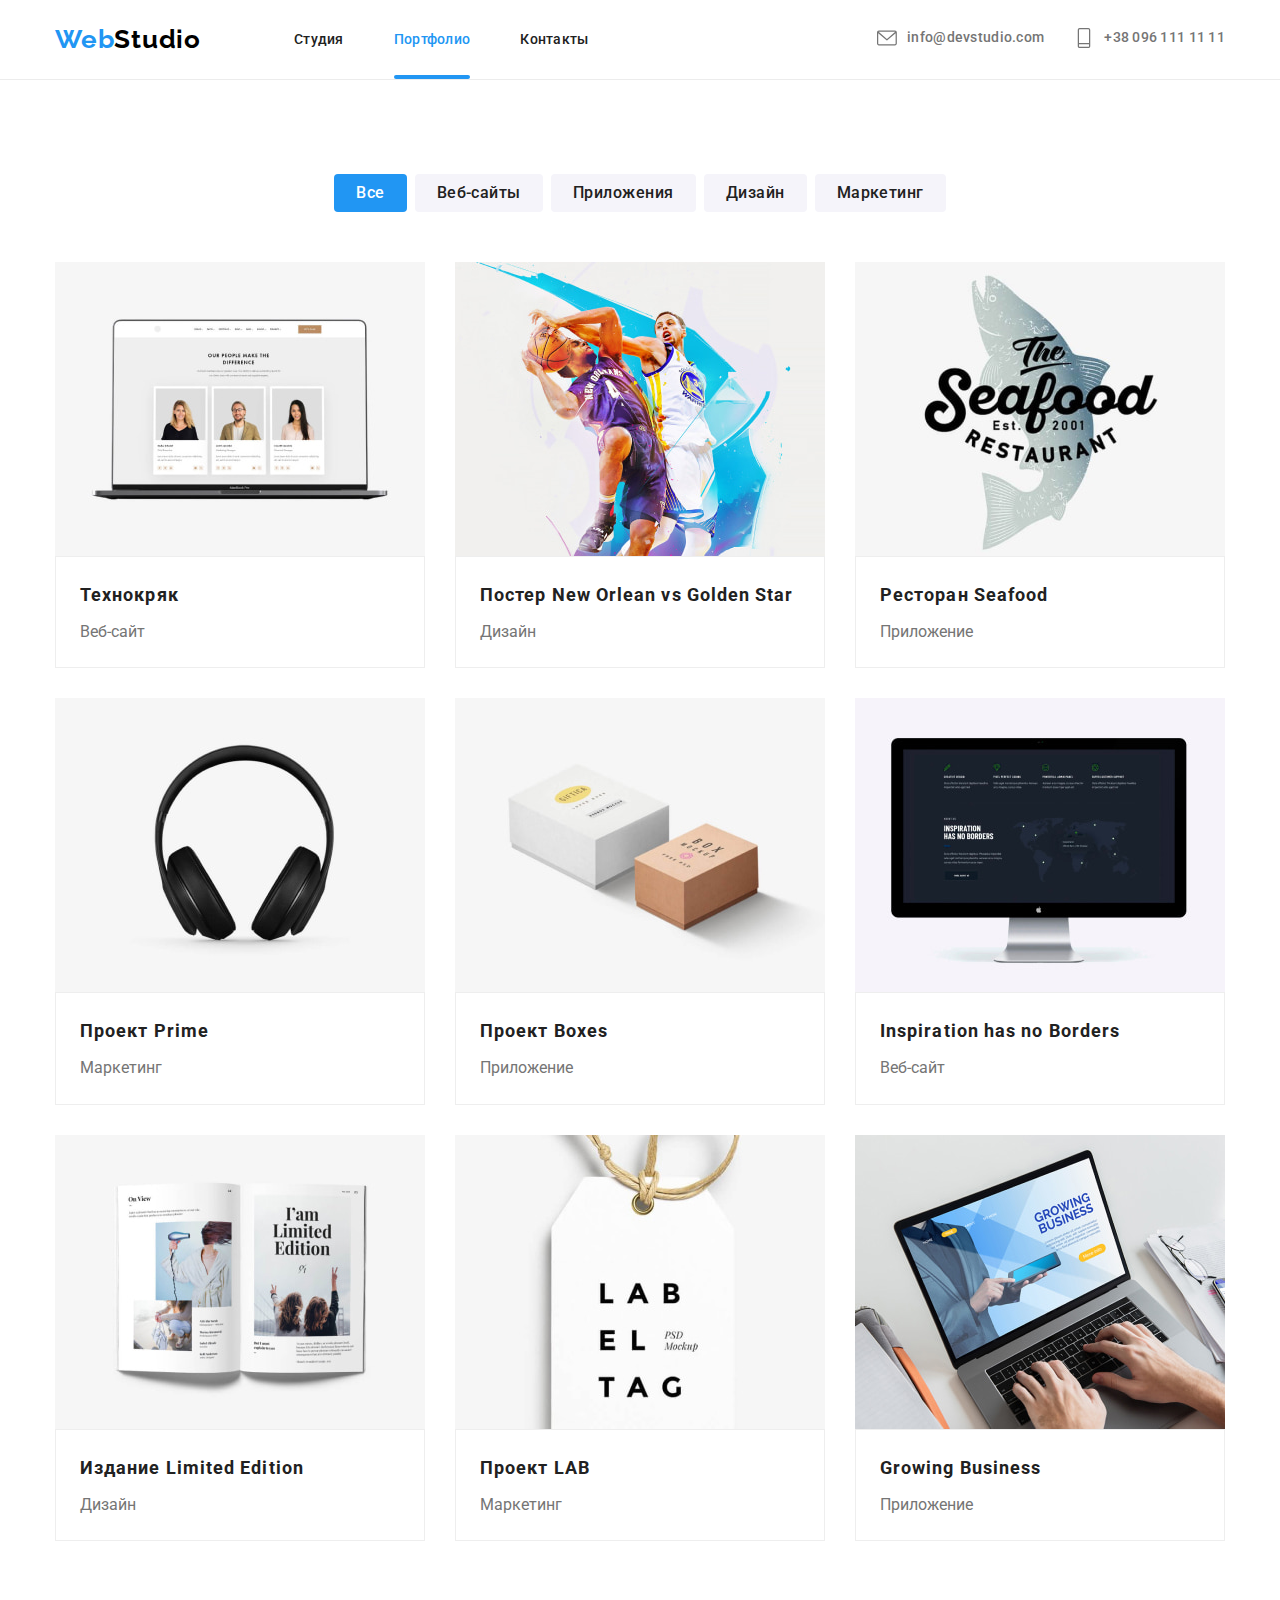
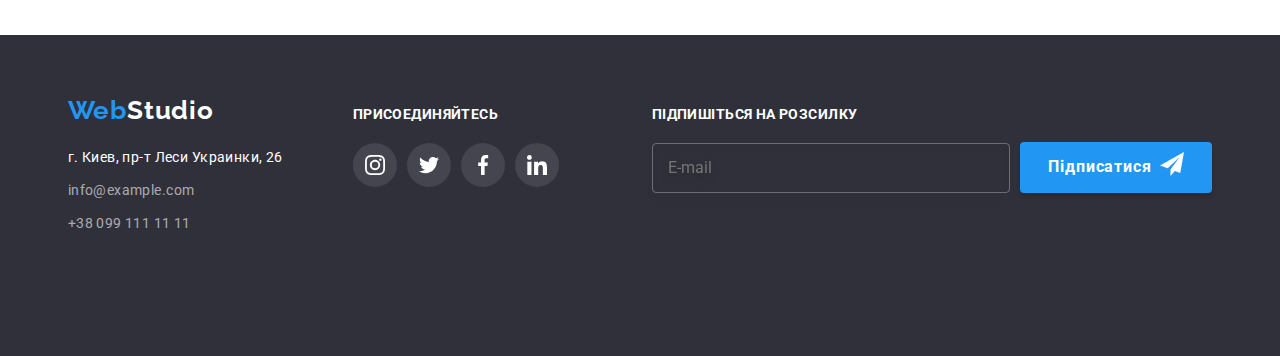
==== portfolio.html @ bfb9010b "ready_portfolio_section" ====
<!DOCTYPE html>
<html lang="en">
  <head>
    <meta charset="UTF-8" />
    <meta http-equiv="X-UA-Compatible" content="IE=edge" />
    <meta name="viewport" content="width=device-width, initial-scale=1.0" />
    <title>Portfolio</title>
    <!--Fonts Start-->
    <link rel="preconnect" href="https://fonts.googleapis.com" />
    <link rel="preconnect" href="https://fonts.gstatic.com" crossorigin />
    <link
      href="https://fonts.googleapis.com/css2?family=Raleway:wght@700&family=Roboto:wght@400;500;700&display=swap"
      rel="stylesheet"
    />
    <!--Fonts End-->
    <!--Normalize Start-->

    <link
      rel="stylesheet"
      href="https://cdn.jsdelivr.net/npm/modern-normalize@1.1.0/modern-normalize.min.css"
    />
    <!--Normalize End-->
    <link rel="stylesheet" href="./css/main.min.css" />
    <link rel="stylesheet" href="./css/styles.css" />
  </head>
  <body>
    <!-- Header section  -->
    <header class="header" data-header>
      <div class="container header__container">
        <a class="logo header__logo link" href="index.html">
          <span class="logo-text">Web</span><span class="logo-text-second-black">Studio</span>
        </a>
        <nav class="nav">
          <ul class="nav__list list">
            <li class="nav__item">
              <a class="nav__link nav__list--item link" href="index.html">Студия</a>
            </li>
            <li class="nav__item">
              <a class="nav__link nav__list--item nav__link--current link" href="portfolio.html"
                >Портфолио</a
              >
            </li>
            <li class="nav__item">
              <a class="nav__link nav__list--item link" href="#contacts">Контакты</a>
            </li>
          </ul>
        </nav>
        <ul class="header__contacts list">
          <li class="header__contacts__item">
            <a class="link header__contacts__link" href="mailto:info@devstudio.com"
              ><svg class="header__contacts__icon" width="20" height="20">
                <use href="./image/icon/icons.svg#icon-mail"></use>
              </svg>
              info@devstudio.com</a
            >
          </li>
          <li class="header__contacts__item">
            <a class="link header__contacts__link" href="tel:+380961111111"
              ><svg class="header__contacts__icon" width="20" height="20">
                <use href="./image/icon/icons.svg#icon-phone"></use>
              </svg>
              +38 096 111 11 11</a
            >
          </li>
        </ul>
      </div>
    </header>
    <!--Functional section-->
    <main>
      <section class="functional">
        <div class="container">
          <!-- Логічний підзаголовок -->

          <h1 class="visually-hidden">Проэкти</h1>
          <ul class="list functional__project">
            <li>
              <button
                type="button"
                class="functional__btn-project--current functional__btn-project"
              >
                Все
              </button>
            </li>
            <li>
              <button type="button" class="functional__btn-project">Веб-сайты</button>
            </li>
            <li>
              <button type="button" class="functional__btn-project">Приложения</button>
            </li>
            <li>
              <button type="button" class="functional__btn-project">Дизайн</button>
            </li>
            <li>
              <button type="button" class="functional__btn-project">Маркетинг</button>
            </li>
          </ul>

          <ul class="list functional__about">
            <li class="card">
              <a class="functional__about-link link" href="">
                <div class="project-thumb">
                  <img
                    class="project-image"
                    src="./image/project/img-pg2-1.jpg"
                    alt="Веб-сайт"
                    width="370"
                    height="294"
                  />
                  <div class="overlay-project">
                    <p class="overlay-project-text">
                      Ресурс предлагает комплексные предложения с разным уровнем функционала и
                      сервисов. Все это позволит посетителю получить исчерпывающие сведения о
                      компании или частном лице.
                    </p>
                  </div>
                </div>
                <div class="project-wrapper">
                  <h3 class="projects-item">Технокряк</h3>
                  <p class="projects-about">Веб-сайт</p>
                </div></a
              >
            </li>
            <li class="card">
              <a class="functional__about-link link" href="">
                <div class="project-thumb">
                  <img
                    class="project-image"
                    src="./image/project/img-pg2-2.jpg"
                    alt="Дизайн"
                    width="370"
                    height="294"
                  />
                  <div class="overlay-project">
                    <p class="overlay-project-text">
                      Ресурс предлагает комплексные предложения с разным уровнем функционала и
                      сервисов. Все это позволит посетителю получить исчерпывающие сведения о
                      компании или частном лице.
                    </p>
                  </div>
                </div>
                <div class="project-wrapper">
                  <h3 class="projects-item">Постер New Orlean vs Golden Star</h3>
                  <p class="projects-about">Дизайн</p>
                </div></a
              >
            </li>

            <li class="card">
              <a class="functional__about-link link" href="">
                <div class="project-thumb">
                  <img
                    class="project-image"
                    src="./image/project/img-pg2-3.jpg"
                    alt="Приложение"
                    width="370"
                    height="294"
                  />
                  <div class="overlay-project">
                    <p class="overlay-project-text">
                      Ресурс предлагает комплексные предложения с разным уровнем функционала и
                      сервисов. Все это позволит посетителю получить исчерпывающие сведения о
                      компании или частном лице.
                    </p>
                  </div>
                </div>
                <div class="project-wrapper">
                  <h3 class="projects-item">Ресторан Seafood</h3>
                  <p class="projects-about">Приложение</p>
                </div></a
              >
            </li>
            <li class="card">
              <a class="functional__about-link link" href="">
                <div class="project-thumb">
                  <img
                    class="project-image"
                    src="./image/project/img-pg2-4.jpg"
                    alt="Маркетинг"
                    width="370"
                    height="294"
                  />
                  <div class="overlay-project">
                    <p class="overlay-project-text">
                      Ресурс предлагает комплексные предложения с разным уровнем функционала и
                      сервисов. Все это позволит посетителю получить исчерпывающие сведения о
                      компании или частном лице.
                    </p>
                  </div>
                </div>
                <div class="project-wrapper">
                  <h3 class="projects-item">Проект Prime</h3>
                  <p class="projects-about">Маркетинг</p>
                </div></a
              >
            </li>
            <li class="card">
              <a class="functional__about-link link" href="">
                <div class="project-thumb">
                  <img
                    class="project-image"
                    src="./image/project/img-pg2-5.jpg"
                    alt="Приложение"
                    width="370"
                    height="294"
                  />
                  <div class="overlay-project">
                    <p class="overlay-project-text">
                      Ресурс предлагает комплексные предложения с разным уровнем функционала и
                      сервисов. Все это позволит посетителю получить исчерпывающие сведения о
                      компании или частном лице.
                    </p>
                  </div>
                </div>
                <div class="project-wrapper">
                  <h3 class="projects-item">Проект Boxes</h3>
                  <p class="projects-about">Приложение</p>
                </div></a
              >
            </li>
            <li class="card">
              <a class="functional__about-link link" href="">
                <div class="project-thumb">
                  <img
                    class="project-image"
                    src="./image/project/img-pg2-6.jpg"
                    alt="Веб-сайт"
                    width="370"
                    height="294"
                  />
                  <div class="overlay-project">
                    <p class="overlay-project-text">
                      Ресурс предлагает комплексные предложения с разным уровнем функционала и
                      сервисов. Все это позволит посетителю получить исчерпывающие сведения о
                      компании или частном лице.
                    </p>
                  </div>
                </div>
                <div class="project-wrapper">
                  <h3 class="projects-item">Inspiration has no Borders</h3>
                  <p class="projects-about">Веб-сайт</p>
                </div></a
              >
            </li>
            <li class="card">
              <a class="functional__about-link link" href="">
                <div class="project-thumb">
                  <img
                    class="project-image"
                    src="./image/project/img-pg2-7.jpg"
                    alt="Дизайн"
                    width="370"
                    height="294"
                  />
                  <div class="overlay-project">
                    <p class="overlay-project-text">
                      Ресурс предлагает комплексные предложения с разным уровнем функционала и
                      сервисов. Все это позволит посетителю получить исчерпывающие сведения о
                      компании или частном лице.
                    </p>
                  </div>
                </div>
                <div class="project-wrapper">
                  <h3 class="projects-item">Издание Limited Edition</h3>
                  <p class="projects-about">Дизайн</p>
                </div></a
              >
            </li>
            <li class="card">
              <a class="functional__about-link link" href="">
                <div class="project-thumb">
                  <img
                    class="project-image"
                    src="./image/project/img-pg2-8.jpg"
                    alt="Маркетинг"
                    width="370"
                    height="294"
                  />
                  <div class="overlay-project">
                    <p class="overlay-project-text">
                      Ресурс предлагает комплексные предложения с разным уровнем функционала и
                      сервисов. Все это позволит посетителю получить исчерпывающие сведения о
                      компании или частном лице.
                    </p>
                  </div>
                </div>
                <div class="project-wrapper">
                  <h3 class="projects-item">Проект LAB</h3>
                  <p class="projects-about">Маркетинг</p>
                </div></a
              >
            </li>
            <li class="card">
              <a class="functional__about-link link" href="">
                <div class="project-thumb">
                  <img
                    class="project-image"
                    src="./image/project/img-pg2-9.jpg"
                    alt="Приложение"
                    width="370"
                    height="294"
                  />
                  <div class="overlay-project">
                    <p class="overlay-project-text">
                      Ресурс предлагает комплексные предложения с разным уровнем функционала и
                      сервисов. Все это позволит посетителю получить исчерпывающие сведения о
                      компании или частном лице.
                    </p>
                  </div>
                </div>
                <div class="project-wrapper">
                  <h3 class="projects-item">Growing Business</h3>
                  <p class="projects-about">Приложение</p>
                </div></a
              >
            </li>
          </ul>
        </div>
      </section>
    </main>
    <!--Project section-->
    <!-- Footer section -->
    <footer class="footer" id="contacts">
      <div class="container footer__section">
        <div class="footer__contacts">
          <a class="footer__logo link" href="">
            <span class="logo-text">Web</span><span class="logo-text-second-white">Studio</span>
          </a>
          <address class="footer__contacts-adress">
            <ul class="footer__item list">
              <li class="footer__list">
                <a
                  class="contacts-adress link"
                  href="https://goo.gl/maps/zEuSGxevjgM5tQku9"
                  target="_blank"
                  rel="noopener norefferer"
                  >г. Киев, пр-т Леси Украинки, 26</a
                >
              </li>
              <li class="footer__list">
                <a class="contacts-email link" href="mailto:info@example.com">info@example.com</a>
              </li>
              <li class="footer__list">
                <a class="contacts-phone link" href="tel:+380991111111">+38 099 111 11 11</a>
              </li>
            </ul>
          </address>
        </div>
        <div class="footer-container">
          <p class="footer-text">Присоединяйтесь</p>
          <ul class="footer__connect list">
            <li class="footer__connect-item">
              <a
                class="footer__connect-link link"
                href=""
                target="_blank"
                rel="noopener noreferrer"
                aria-label="instagram"
              >
                <svg class="footer-icon" width="20" height="20">
                  <use href="./image/icon/icons.svg#icon-instagram"></use>
                </svg>
              </a>
            </li>
            <li class="footer__connect-item">
              <a
                class="footer__connect-link link"
                href=""
                target="_blank"
                rel="noopener noreferrer"
                aria-label="twitter"
              >
                <svg class="footer-icon" width="20" height="20">
                  <use href="./image/icon/icons.svg#icon-twitter"></use>
                </svg>
              </a>
            </li>
            <li class="footer__connect-item">
              <a
                class="footer__connect-link link"
                href=""
                target="_blank"
                rel="noopener noreferrer"
                aria-label="facebook"
              >
                <svg class="footer-icon" width="20" height="20">
                  <use href="./image/icon/icons.svg#icon-facebook"></use>
                </svg>
              </a>
            </li>
            <li class="footer__connect-item">
              <a
                class="footer__connect-link link"
                href=""
                target="_blank"
                rel="noopener noreferrer"
                aria-label="linkidn"
              >
                <svg class="footer-icon" width="20" height="20">
                  <use href="./image/icon/icons.svg#icon-linkedin"></use>
                </svg>
              </a>
            </li>
          </ul>
        </div>
        <div class="container-footer">
          <form class="footer-form">
            <p class="footer-text">Підпишіться на розсилку</p>
            <input class="footer-imput" type="email" name="email" placeholder="E-mail" />
          </form>
          <button class="footer-button">
            <span>Підписатися</span>
            <svg class="footer-icon-button" width="24" height="24">
              <use href="./image/icon/icons.svg#icon-icon-send"></use>
            </svg>
          </button>
        </div>
      </div>
    </footer>
  </body>
</html>
---- css/main.min.css ----
:root{--main-font: "Roboto", sans-serif;--secondary-font: "Raleway", sans-serif;--main-txt-cl: #212121;--accent-txt-cl: #757575;--link-txt-cl: #2196f3;--dark-bg-color: #2f303a;--animation: 250ms cubic-bezier(0.4, 0, 0.2, 1)}.visually-hidden{position:absolute;white-space:nowrap;width:1px;height:1px;overflow:hidden;border:0;padding:0;clip:rect(0 0 0 0);-webkit-clip-path:inset(50%);clip-path:inset(50%);margin:-1px}body{font-family:var(--main-font);color:var(--main-txt-cl)}h1,h2,h3,h4,h5,h6,p{margin:0}img{display:block}.link{text-decoration:none;color:currentColor}.list{list-style:none;padding:0}.container{padding-left:15px;padding-right:15px;margin-left:auto;margin-right:auto}@media screen and (min-width: 480px){.container{max-width:480px}}@media screen and (min-width: 768px){.container{max-width:768px}}@media screen and (min-width: 1200px){.container{max-width:1200px}}.logo-text-second-black{font-family:var(--secondary-font);font-weight:700;font-size:26px;line-height:1.2;letter-spacing:.03em;color:#000}.logo-text{font-family:var(--secondary-font);font-weight:700;font-size:26px;line-height:1.2;letter-spacing:.03em;color:var(--link-txt-cl)}.logo-text-second-white{font-family:var(--secondary-font);font-weight:700;font-size:26px;line-height:1.2;letter-spacing:.03em;color:#fff}.second-title{color:var(--main-txt-cl);font-weight:700;font-size:28px;line-height:1.2;text-align:center;letter-spacing:.03em;margin-bottom:50px}@media screen and (min-width: 1200px){.second-title{font-size:36px}}.socials{display:-webkit-box;display:-ms-flexbox;display:flex;-webkit-box-align:center;-ms-flex-align:center;align-items:center;-webkit-box-pack:center;-ms-flex-pack:center;justify-content:center;gap:10px;margin-top:16px}.socials-link{display:-webkit-box;display:-ms-flexbox;display:flex;-webkit-box-align:center;-ms-flex-align:center;align-items:center;-webkit-box-pack:center;-ms-flex-pack:center;justify-content:center;width:44px;height:44px;color:#afb1b8;background-color:#fff;border-radius:50%;-webkit-transition:background-color var(--animation);transition:background-color var(--animation)}.socials-link:hover,.socials-link:focus{background-color:var(--link-txt-cl)}.socials-icon{fill:currentColor;-webkit-transition:fill var(--animation);transition:fill var(--animation)}.socials-link:hover .socials-icon{fill:#fff}.socials-link:focus .socials-icon{fill:#fff}.backdrop{position:fixed;top:0;left:0;width:100%;height:100%;z-index:1000;background-color:rgba(0,0,0,.2);opacity:1;visibility:visible;pointer-events:initial;-webkit-transition:opacity 250ms ease-out,visibility 250ms ease-out;transition:opacity 250ms ease-out,visibility 250ms ease-out}.backdrop.is-hidden{opacity:0;visibility:hidden;pointer-events:none}.modal{position:absolute;top:50%;left:50%;-webkit-transform:translate(-50%, -50%) scale(1) rotate(0);transform:translate(-50%, -50%) scale(1) rotate(0);width:450px;height:609px;padding:50px 30px;background:#fff;border-radius:4px;-webkit-box-shadow:0px 1px 3px rgba(0,0,0,.12),0px 1px 1px rgba(0,0,0,.14),0px 2px 1px rgba(0,0,0,.2);box-shadow:0px 1px 3px rgba(0,0,0,.12),0px 1px 1px rgba(0,0,0,.14),0px 2px 1px rgba(0,0,0,.2)}@media screen and (min-width: 1200px){.modal{width:530px;height:581px}}.modal-btn{position:absolute;top:10px;right:10px;display:-webkit-box;display:-ms-flexbox;display:flex;-webkit-box-align:center;-ms-flex-align:center;align-items:center;-webkit-box-pack:center;-ms-flex-pack:center;justify-content:center;width:30px;height:30px;padding:0;border-radius:50%;background-color:rgba(0,0,0,0);border:1px solid rgba(0,0,0,.1);cursor:pointer;-webkit-transition:fill var(--animation);transition:fill var(--animation)}.modal-btn:hover,.modal-btn:focus{fill:var(--link-txt-cl)}.register-form{text-align:center}.register-form-title{display:block;-webkit-box-align:center;-ms-flex-align:center;align-items:center;margin-bottom:12px;font-weight:700;font-size:20px;line-height:1.5;text-align:center;letter-spacing:.03em;color:var(--main-txt-cl)}@media screen and (min-width: 1200px){.register-form-title{line-height:1.15}}.register-form-group{display:-webkit-box;display:-ms-flexbox;display:flex;-webkit-box-orient:vertical;-webkit-box-direction:normal;-ms-flex-direction:column;flex-direction:column}.register-form-wrap{position:relative;display:block;margin-bottom:10px}.register-form-wrap:last-child{margin-bottom:0}.register-form-label{display:block;text-align:left;margin-bottom:4px;font-size:12px;line-height:.85;letter-spacing:.01em;color:#757575}.register-form-input{width:100%;border:1px solid rgba(33,33,33,.2);border-radius:4px;padding:12px;padding-left:42px;outline:rgba(0,0,0,0);cursor:pointer;-webkit-transition:border-color var(--animation);transition:border-color var(--animation)}.register-form-input:hover,.register-form-input:focus-within{border-color:var(--link-txt-cl)}.register-form-input:hover+.register-form-icon,.register-form-input:focus-within+.register-form-icon{fill:var(--link-txt-cl)}.register-form-message{width:100%;border:1px solid rgba(33,33,33,.2);border-radius:4px;padding:12px;padding-left:42px;outline:rgba(0,0,0,0);cursor:pointer;-webkit-transition:border-color var(--animation);transition:border-color var(--animation)}.register-form-message:hover,.register-form-message:focus-within{border-color:var(--link-txt-cl)}.register-form-message{height:120px;width:100%;resize:none;margin-bottom:20px;padding:12px 16px}.register-form-message::-webkit-input-placeholder{font-size:12px;line-height:1.16;letter-spacing:.01em;color:rgba(117,117,117,.5)}.register-form-message::-moz-placeholder{font-size:12px;line-height:1.16;letter-spacing:.01em;color:rgba(117,117,117,.5)}.register-form-message:-ms-input-placeholder{font-size:12px;line-height:1.16;letter-spacing:.01em;color:rgba(117,117,117,.5)}.register-form-message::-ms-input-placeholder{font-size:12px;line-height:1.16;letter-spacing:.01em;color:rgba(117,117,117,.5)}.register-form-message::placeholder{font-size:12px;line-height:1.16;letter-spacing:.01em;color:rgba(117,117,117,.5)}.register-form-icon{position:absolute;top:55%;left:3%;-webkit-transition:fill var(--animation);transition:fill var(--animation)}.register-form-agreement{display:-webkit-box;display:-ms-flexbox;display:flex;-webkit-box-align:center;-ms-flex-align:center;align-items:center;-webkit-box-pack:center;-ms-flex-pack:center;justify-content:center;gap:8px;margin-bottom:30px}.register-form-agreement-text{font-size:12px;line-height:1.16;letter-spacing:.03em;color:#757575;-webkit-user-select:none;-moz-user-select:none;-ms-user-select:none;user-select:none;text-underline-position:under}@media screen and (min-width: 1200px){.register-form-agreement-text{font-size:14px;line-height:1.71}}.register-form-agreement-link{color:var(--link-txt-cl)}.register-checkbox:checked+.register-icon .register-icon-uncheck{opacity:0;-webkit-transition:opacity var(--animation);transition:opacity var(--animation)}.register-icon-check{opacity:0;-webkit-transition:opacity var(--animation);transition:opacity var(--animation)}.register-checkbox:checked+.register-icon .register-icon-check{opacity:1}.register-form-agreement:focus-within>.register-icon{outline:2px solid #212121;border-radius:2px}.register-form-btn{display:-webkit-inline-box;display:-ms-inline-flexbox;display:inline-flex;-webkit-box-align:center;-ms-flex-align:center;align-items:center;-webkit-box-pack:center;-ms-flex-pack:center;justify-content:center;padding:10px 52px;background-color:#2196f3;-webkit-box-shadow:0px 4px 4px rgba(0,0,0,.15);box-shadow:0px 4px 4px rgba(0,0,0,.15);border-radius:4px;border:none;cursor:pointer;color:#fff;font-weight:700;font-size:16px;line-height:1.8}.register-form-btn:hover,.register-form-btn:focus{background-color:#188ce8}.menu-btn{margin-left:auto;display:-webkit-inline-box;display:-ms-inline-flexbox;display:inline-flex;-webkit-box-align:center;-ms-flex-align:center;align-items:center;-webkit-box-pack:center;-ms-flex-pack:center;justify-content:center;width:40px;height:40px;padding:0;background-color:rgba(0,0,0,0);border:none;cursor:pointer}@media screen and (min-width: 768px){.menu-btn{display:none}}.menu-overlay{position:fixed;top:0;left:0;z-index:100;width:100%;height:100%;background-color:rgba(25,28,38,.2);-webkit-box-shadow:0px 4px 8px rgba(0,0,0,.04),0px 2px 4px rgba(0,0,0,.08),0px 1px 3px rgba(0,0,0,.16);box-shadow:0px 4px 8px rgba(0,0,0,.04),0px 2px 4px rgba(0,0,0,.08),0px 1px 3px rgba(0,0,0,.16)}@media screen and (min-width: 768px){.menu-overlay{display:none}}.menu-container{display:-webkit-box;display:-ms-flexbox;display:flex;-webkit-box-orient:vertical;-webkit-box-direction:normal;-ms-flex-direction:column;flex-direction:column;margin-left:auto;max-width:100%;height:100%;background-color:#fff;padding:48px 40px}.mobile-nav{margin-bottom:auto}.mobile-contacts{margin-bottom:64px;display:-webkit-box;display:-ms-flexbox;display:flex;-webkit-box-orient:vertical;-webkit-box-direction:normal;-ms-flex-direction:column;flex-direction:column}.mobile-link{font-weight:500;font-size:40px;line-height:1.17;letter-spacing:.02em;color:#212121}.mobile-nav-item:not(:last-child){margin-bottom:24px}.mobile-contacts-link{font-weight:500;font-size:24px;line-height:1.16;letter-spacing:.02em;color:#757575}.menu-phone{font-weight:500;font-size:34px;line-height:1.17;letter-spacing:.02em;color:#2196f3}.mobile-contacts-item:not(:last-child){margin-bottom:32px}.mobile-socilas{display:-webkit-box;display:-ms-flexbox;display:flex;-ms-flex-wrap:wrap;flex-wrap:wrap;gap:10px}.mobile-socilas-link{font-weight:500;font-size:18px;line-height:1.2;letter-spacing:.02em;color:#2196f3}.mobile-socilas-item:not(:last-child) .mobile-socilas-link{display:-webkit-box;display:-ms-flexbox;display:flex;padding-right:10px;border-right:1px solid rgba(33,33,33,.2)}.header{border-bottom:1px solid #ececec}.header__container{display:-webkit-box;display:-ms-flexbox;display:flex;-webkit-box-align:center;-ms-flex-align:center;align-items:center}.header__logo{margin-right:88px;padding-top:32px;padding-bottom:32px}@media screen and (min-width: 768px){.header__logo{padding-top:0;padding-bottom:0}}@media screen and (min-width: 1200px){.header__logo{margin-right:93px}}.nav{display:none;margin-right:auto}@media screen and (min-width: 768px){.nav{display:-webkit-box;display:-ms-flexbox;display:flex;-webkit-box-align:center;-ms-flex-align:center;align-items:center;-webkit-box-pack:center;-ms-flex-pack:center;justify-content:center;margin-right:auto}}.nav__list{display:-webkit-box;display:-ms-flexbox;display:flex;margin-top:0;margin-bottom:0}.nav__item{margin-right:50px}.nav__item:last-child{margin-right:0}.nav__list--item{padding-top:32px;padding-bottom:32px;display:block}.nav__link{font-weight:500;font-size:14px;line-height:1.1;letter-spacing:.02em;color:var(--main-txt-cl);-webkit-transition:color var(--animation);transition:color var(--animation)}.nav__link:hover,.nav__link:focus{color:var(--link-txt-cl)}.nav__link--current{position:relative;color:var(--link-txt-cl)}.nav__link--current::after{content:"";position:absolute;bottom:0px;left:0;display:block;width:100%;height:4px;border-radius:2px;background-color:var(--link-txt-cl)}.header__contacts{display:none}@media screen and (min-width: 768px){.header__contacts{display:block;text-align:left;margin-top:0;margin-bottom:0}}@media screen and (min-width: 1200px){.header__contacts{display:-webkit-box;display:-ms-flexbox;display:flex;-ms-flex-wrap:wrap;flex-wrap:wrap;-webkit-box-align:center;-ms-flex-align:center;align-items:center;-webkit-box-pack:center;-ms-flex-pack:center;justify-content:center;margin-top:0;margin-bottom:0}}.header__contacts .link{font-weight:500;font-size:14px;line-height:1.1;letter-spacing:.02em;color:#757575;-webkit-transition:color var(--animation);transition:color var(--animation)}@media screen and (min-width: 768px){.header__contacts__item:last-child{margin-bottom:10px}}@media screen and (min-width: 1200px){.header__contacts__item:last-child{margin-bottom:0px;margin-left:30px}}.header__contacts .link:hover,.link:focus{color:var(--link-txt-cl)}.header__contacts__link{display:-webkit-inline-box;display:-ms-inline-flexbox;display:inline-flex;-webkit-box-align:center;-ms-flex-align:center;align-items:center}.header__contacts__icon{margin-right:10px;fill:currentColor}.hero{background-color:var(--dark-bg-color);padding-top:200px;padding-bottom:200px}.hero__container{-webkit-box-align:center;-ms-flex-align:center;align-items:center}.overlay{max-width:1600px;margin-left:auto;margin-right:auto;background-image:-webkit-gradient(linear, left top, right top, from(rgba(47, 48, 58, 0.4)), to(rgba(47, 48, 58, 0.4))),url(../image/background/background-hero.jpg);background-image:linear-gradient(to right, rgba(47, 48, 58, 0.4), rgba(47, 48, 58, 0.4)),url(../image/background/background-hero.jpg);background-position:center}.hero__title{max-width:696px;margin-left:auto;margin-right:auto;margin-bottom:30px;font-weight:900;font-size:26px;line-height:42px;text-align:center;letter-spacing:.06em;text-transform:uppercase;color:#fff}@media screen and (min-width: 1200px){.hero__title{font-size:44px;line-height:60px}}.hero__btn{display:-webkit-box;display:-ms-flexbox;display:flex;min-width:200px;min-height:50px;padding:9px 31px;margin-left:auto;margin-right:auto;font-family:inherit;font-weight:700;font-size:16px;line-height:1.9;letter-spacing:.06em;color:#fff;background-color:var(--link-txt-cl);-webkit-box-shadow:0px 4px 4px rgba(0,0,0,.15);box-shadow:0px 4px 4px rgba(0,0,0,.15);border-radius:4px;border:none;cursor:pointer;-webkit-transition:background-color var(--animation);transition:background-color var(--animation)}.hero__btn:hover,.hero__btn:focus{background-color:#188ce8}.features{padding-top:60px;padding-bottom:60px}@media screen and (min-width: 1200px){.features{padding-top:94px;padding-bottom:94px}}.features__list{margin-top:0;margin-bottom:0;display:-webkit-box;display:-ms-flexbox;display:flex;gap:30px;-ms-flex-wrap:wrap;flex-wrap:wrap}.features__item{width:450px}@media screen and (min-width: 768px){.features__item{width:354px}}@media screen and (min-width: 1200px){.features__item{width:270px}}.features__box{display:-webkit-box;display:-ms-flexbox;display:flex;-webkit-box-align:center;-ms-flex-align:center;align-items:center;-webkit-box-pack:center;-ms-flex-pack:center;justify-content:center;width:450px;height:120px;background-color:#f5f4fa}@media screen and (min-width: 768px){.features__box{width:354px}}@media screen and (min-width: 1200px){.features__box{width:270px}}.features__subtitle{margin-top:30px;margin-bottom:10px;text-align:center;color:var(--main-txt-cl);text-transform:uppercase;line-height:1.1;letter-spacing:.03em;font-size:14px}@media screen and (min-width: 768px){.features__subtitle{text-align:left}}@media screen and (min-width: 1200px){.features__subtitle{text-align:left}}.features__desc{color:var(--accent-txt-cl);font-size:14px;line-height:1.7;letter-spacing:.03em}.services{padding-bottom:94px}@media screen and (max-width: 1199px){.services{display:none}}.services__list{display:-webkit-box;display:-ms-flexbox;display:flex;gap:30px;margin-top:0;margin-bottom:0}.services__item{position:relative}.services__img-over{position:absolute;bottom:0;left:0;padding:27px 10px;width:100%;background-color:rgba(47,48,58,.8)}.services__img-title{font-weight:700;font-size:14px;line-height:1.1;text-align:center;letter-spacing:.03em;text-transform:uppercase;color:#fff}.team{background:#f5f4fa;padding-top:60px;padding-bottom:60px}@media screen and (min-width: 1200px){.team{padding-top:94px;padding-bottom:94px}}.team__list{display:-webkit-box;display:-ms-flexbox;display:flex;-ms-flex-wrap:wrap;flex-wrap:wrap;gap:30px;margin-top:0;margin-bottom:0}.team__item{width:450px}@media screen and (min-width: 768px){.team__item{width:354px}}@media screen and (min-width: 1200px){.team__item{width:270px}}.team-img{width:450px;height:460px}@media screen and (min-width: 768px){.team-img{width:354px;height:374px}}@media screen and (min-width: 1200px){.team-img{width:270px;height:260px}}.team__wrapper{padding-top:30px;padding-bottom:30px;padding-left:5px;padding-right:5px;border-top:none;background-color:#fff;-webkit-box-shadow:0px 1px 3px rgba(0,0,0,.12),0px 1px 1px rgba(0,0,0,.14),0px 2px 1px rgba(0,0,0,.2);box-shadow:0px 1px 3px rgba(0,0,0,.12),0px 1px 1px rgba(0,0,0,.14),0px 2px 1px rgba(0,0,0,.2)}.team__subtitle{font-weight:500;font-size:16px;line-height:1.2;text-align:center;letter-spacing:.03em;color:var(--main-txt-cl);margin-bottom:10px}.team__desc-about{color:var(--accent-txt-cl);font-size:16px;line-height:1.7;letter-spacing:.03em;text-align:center}.footer{background-color:var(--dark-bg-color);padding-top:60px;padding-bottom:60px}.footer__section{display:block;text-align:center;-webkit-box-pack:center;-ms-flex-pack:center;justify-content:center}@media screen and (min-width: 768px){.footer__section{display:-webkit-box;display:-ms-flexbox;display:flex;-webkit-box-align:baseline;-ms-flex-align:baseline;align-items:baseline;-ms-flex-wrap:wrap;flex-wrap:wrap}}@media screen and (min-width: 1200px){.footer__section{text-align:left}}.footer__logo{margin-right:0}.footer__contacts{margin-bottom:60px;text-align:center}@media screen and (min-width: 1200px){.footer__contacts{text-align:left}}@media screen and (min-width: 768px){.footer__contacts{margin-right:70px}}.footer__contacts-adress{font-style:normal;margin-top:20px}.footer__item{margin-top:0;margin-bottom:0;-webkit-transition:color var(--animation);transition:color var(--animation)}.footer__list{margin-bottom:9px}.footer__list:last-child{margin-bottom:0}.contacts-adress{font-size:14px;line-height:1.7;letter-spacing:.03em;color:#fff;margin-top:20px}.contacts-email,.contacts-phone{font-size:14px;line-height:1.7;letter-spacing:.03em;color:rgba(255,255,255,.6);margin-bottom:9px}.footer-item .link{-webkit-transition:color var(--animation);transition:color var(--animation)}.footer-item .link:hover,.link:focus{color:var(--link-txt-cl)}.footer__connect{display:-webkit-box;display:-ms-flexbox;display:flex;gap:10px;margin-top:20px;margin-bottom:0;text-align:center;-webkit-box-pack:center;-ms-flex-pack:center;justify-content:center}@media screen and (min-width: 480px){.footer__connect{margin-bottom:60px}}.footer-text{font-weight:700;font-size:14px;line-height:1.1;letter-spacing:.03em;text-transform:uppercase;color:#fff}.footer__connect-link{display:-webkit-box;display:-ms-flexbox;display:flex;-webkit-box-align:center;-ms-flex-align:center;align-items:center;-webkit-box-pack:center;-ms-flex-pack:center;justify-content:center;width:44px;height:44px;border-radius:50%;background-color:rgba(255,255,255,.1);-webkit-transition:background-color var(--animation);transition:background-color var(--animation)}.footer__connect-link:hover,.footer__connect-link:focus{background-color:var(--link-txt-cl)}.footer-icon{fill:#fff}.footer__connect-link:hover,.footer__connect-link:focus .footer-icon{fill:#fff}.container-footer{display:block;-webkit-box-pack:center;-ms-flex-pack:center;justify-content:center}@media screen and (min-width: 1200px){.container-footer{display:-webkit-box;display:-ms-flexbox;display:flex;-webkit-box-align:end;-ms-flex-align:end;align-items:flex-end}}@media screen and (min-width: 1200px){.footer-form{margin-left:93px;margin-right:10px}}.footer-text{margin-bottom:20px}.footer-imput{width:450px;height:50px;padding:15px;background-color:rgba(0,0,0,0);border:1px solid rgba(255,255,255,.3);-webkit-filter:drop-shadow(0px 4px 4px rgba(0, 0, 0, 0.15));filter:drop-shadow(0px 4px 4px rgba(0, 0, 0, 0.15));border-radius:4px;color:#fff;-webkit-transition:border-color var(--animation);transition:border-color var(--animation)}@media screen and (min-width: 1200px){.footer-imput{width:358px}}.footer-imput:hover,.footer-imput:focus-within{border-color:var(--link-txt-cl)}.footer-button{display:-webkit-box;display:-ms-flexbox;display:flex;text-align:center;-webkit-box-pack:center;-ms-flex-pack:center;justify-content:center;padding:10px 28px;gap:8px;font-family:inherit;font-weight:700;font-size:16px;line-height:1.9;letter-spacing:.06em;color:#fff;background-color:var(--link-txt-cl);-webkit-box-shadow:0px 4px 4px rgba(0,0,0,.15);box-shadow:0px 4px 4px rgba(0,0,0,.15);border-radius:4px;border:none;cursor:pointer;-webkit-transition:background-color var(--animation);transition:background-color var(--animation)}@media screen and (max-width: 1199px){.footer-button{margin-left:auto;margin-right:auto;margin-top:20px}}.footer-button:hover,.footer-button:focus{background-color:#188ce8}.footer-icon-button{fill:#fff}.clients{padding-top:60px;padding-bottom:60px}@media screen and (min-width: 1200px){.clients{padding-top:94px;padding-bottom:94px}}.clients__list{display:-webkit-box;display:-ms-flexbox;display:flex;-ms-flex-wrap:wrap;flex-wrap:wrap;-webkit-box-align:center;-ms-flex-align:center;align-items:center;-webkit-box-pack:center;-ms-flex-pack:center;justify-content:center;gap:30px;margin-top:50px;margin-top:0;margin-bottom:0}.clients__item{height:92px;width:210px}@media screen and (min-width: 768px){.clients__item{width:226px}}@media screen and (min-width: 1200px){.clients__item{width:170px}}.clients__link{display:-webkit-box;display:-ms-flexbox;display:flex;-webkit-box-align:center;-ms-flex-align:center;align-items:center;-webkit-box-pack:center;-ms-flex-pack:center;justify-content:center;height:92px;width:210px;border:1px solid #afb1b8;border-radius:4px;-webkit-transition:border-color var(--animation);transition:border-color var(--animation)}@media screen and (min-width: 768px){.clients__link{width:226px}}@media screen and (min-width: 1200px){.clients__link{width:170px}}.clients__link:hover,.clients__link:focus{border-color:var(--link-txt-cl)}.clients__link:focus .clients-icon{fill:var(--link-txt-cl)}.clients__link:hover .clients-icon{fill:var(--link-txt-cl)}.clients-icon{fill:#afb1b8;-webkit-transition:fill var(--animation);transition:fill var(--animation)}.functional{padding-top:60px;padding-bottom:60px}@media screen and (min-width: 1200px){.functional{padding-top:94px;padding-bottom:94px}}.functional__project{display:-webkit-box;display:-ms-flexbox;display:flex;gap:8px;-ms-flex-wrap:wrap;flex-wrap:wrap;-webkit-box-pack:start;-ms-flex-pack:start;justify-content:flex-start;margin-top:0;margin-bottom:50px}@media screen and (min-width: 768px){.functional__project{-webkit-box-pack:center;-ms-flex-pack:center;justify-content:center}}.functional__btn-project{font-family:inherit;color:var(--main-txt-cl);font-weight:500;font-size:16px;line-height:1.6;text-align:center;letter-spacing:.03em;cursor:pointer;background-color:#f5f4fa;border-radius:4px;border:none;padding-left:22px;padding-right:22px;padding-top:6px;padding-bottom:6px;-webkit-transition:color var(--animation),background-color var(--animation),-webkit-box-shadow var(--animation);transition:color var(--animation),background-color var(--animation),-webkit-box-shadow var(--animation);transition:color var(--animation),background-color var(--animation),box-shadow var(--animation);transition:color var(--animation),background-color var(--animation),box-shadow var(--animation),-webkit-box-shadow var(--animation)}.functional__btn-project:hover,.functional__btn-project:focus{color:#fff;background-color:var(--link-txt-cl);-webkit-box-shadow:0px 3px 1px rgba(0,0,0,.1),0px 1px 2px rgba(0,0,0,.08),0px 2px 2px rgba(0,0,0,.12);box-shadow:0px 3px 1px rgba(0,0,0,.1),0px 1px 2px rgba(0,0,0,.08),0px 2px 2px rgba(0,0,0,.12)}.functional__btn-project--current{color:#fff;background-color:var(--link-txt-cl)}.functional__about{display:-webkit-box;display:-ms-flexbox;display:flex;-ms-flex-wrap:wrap;flex-wrap:wrap;margin-top:0;margin-bottom:0;gap:30px}.functional__about-link{display:block;-webkit-transition:-webkit-box-shadow var(--animation);transition:-webkit-box-shadow var(--animation);transition:box-shadow var(--animation);transition:box-shadow var(--animation), -webkit-box-shadow var(--animation)}.functional__about-link:hover,.functional__about-link:focus{color:#fff;background-color:var(--link-txt-cl)}.functional__about-link:hover,.functional__about-link:focus{-webkit-box-shadow:0px 1px 1px rgba(0,0,0,.12),0px 4px 4px rgba(0,0,0,.06),1px 4px 6px rgba(0,0,0,.16);box-shadow:0px 1px 1px rgba(0,0,0,.12),0px 4px 4px rgba(0,0,0,.06),1px 4px 6px rgba(0,0,0,.16)}.functional__about-link:hover .overlay-project{-webkit-transform:translateY(-100%);transform:translateY(-100%)}.project-wrapper{padding-top:20px;padding-bottom:20px;padding-left:24px;padding-right:24px;border-top:none;background:#fff;border:1px solid #eee}.project-thumb{position:relative;overflow:hidden}.project-image{width:450px;height:294px}@media screen and (min-width: 768px){.project-image{width:354px}}@media screen and (min-width: 1200px){.project-image{width:370px}}.overlay-project{position:absolute;background-color:var(--link-txt-cl);padding:63px 24px;-webkit-transform:translateY(0);transform:translateY(0);-webkit-transition:-webkit-transform var(--animation);transition:-webkit-transform var(--animation);transition:transform var(--animation);transition:transform var(--animation), -webkit-transform var(--animation)}.overlay-project-text{font-size:18px;color:#fff;letter-spacing:.03em;line-height:1.5;display:-webkit-box;display:-ms-flexbox;display:flex;-webkit-box-align:center;-ms-flex-align:center;align-items:center;-webkit-box-pack:center;-ms-flex-pack:center;justify-content:center;width:100%;height:100%}.projects-item{font-weight:700;font-size:18px;line-height:2;letter-spacing:.06em;color:var(--main-txt-cl);margin-bottom:4px}.projects-about{font-size:16px;line-height:1.9;color:var(--accent-txt-cl)}/*# sourceMappingURL=main.min.css.map */
---- css/styles.css ----
/*
:root {
  --main-font: 'Roboto', sans-serif;
  --secondary-font: 'Raleway', sans-serif;

  --main-txt-cl: #212121;
  --accent-txt-cl: #757575;
  --link-txt-cl: #2196f3;

  --dark-bg-color: #2f303a;

  --animation: 250ms cubic-bezier(0.4, 0, 0.2, 1);
}

body {
  font-family: var(--main-font);
  color: var(--main-txt-cl);
}

h1,
h2,
h3,
h4,
h5,
h6,
p {
  margin: 0;
}
img {
  display: block;
}
.link {
  text-decoration: none;
  color: currentColor;
}

.list {
  list-style: none;
  padding: 0;
}

.container {
  width: 1200px;
  padding-left: 15px;
  padding-right: 15px;
  margin-left: auto;
  margin-right: auto;
}

.visuaaly-hidden {
  position: absolute;
  white-space: nowrap;
  width: 1px;
  height: 1px;
  overflow: hidden;
  border: 0;
  padding: 0;
  clip: rect(0 0 0 0);
  clip-path: inset(50%);
  margin: -1px;
}

*/
/**
|===============================
|Header section
|===============================
*/

/*
.header {
  border-bottom: 1px solid #ececec;
}
.header__container {
  display: flex;
  align-items: center;
}

.header__logo {
  margin-right: 93px;
}

.logo-text-second-black {
  font-family: var(--secondary-font);
  font-weight: 700;
  font-size: 26px;
  line-height: 1.2;
  letter-spacing: 0.03em;
  color: #000000;
}
.logo-text {
  font-family: var(--secondary-font);
  font-weight: 700;
  font-size: 26px;
  line-height: 1.2;
  letter-spacing: 0.03em;
  color: var(--link-txt-cl);
}
.logo-text-second-white {
  font-family: var(--secondary-font);
  font-weight: 700;
  font-size: 26px;
  line-height: 1.2;
  letter-spacing: 0.03em;
  color: #ffffff;
}

.nav {
  margin-right: auto;
}
.nav__list {
  display: flex;
  margin-top: 0;
  margin-bottom: 0;
}
.nav__item {
  margin-right: 50px;
}

.nav__item:last-child {
  margin-right: 0;
}

.nav__list--item {
  padding-top: 32px;
  padding-bottom: 32px;
  display: block;
}

.nav__link {
  font-weight: 500;
  font-size: 14px;
  line-height: 1.1;
  letter-spacing: 0.02em;

  color: var(--main-txt-cl);
  transition: color var(--animation);
}

.nav__link:hover,
.nav__link:focus {
  color: var(--link-txt-cl);
}

.nav__link--current {
  position: relative;
  color: var(--link-txt-cl);
}

.nav__link--current::after {
  content: '';
  position: absolute;
  bottom: 0px;
  left: 0;

  display: block;
  width: 100%;
  height: 4px;

  border-radius: 2px;
  background-color: var(--link-txt-cl);
}
.header__contacts {
  display: flex;
  align-items: center;
  justify-content: center;
  margin-top: 0;
  margin-bottom: 0;
}
.header__contacts .link {
  font-weight: 500;
  font-size: 14px;
  line-height: 1.1;
  letter-spacing: 0.02em;
  color: #757575;

  transition: color var(--animation);
}

.header__contacts__item:last-child {
  margin-left: 30px;
}
/*
.header__contacts .header__contacts__item + .header__contacts__item {
  margin-left: 30px;
}
*/

/*
.header__contacts .link:hover,
.link:focus {
  color: var(--link-txt-cl);
}
.header__contacts__link {
  display: inline-flex;
  align-items: center;
}
.header__contacts__icon {
  margin-right: 10px;
  fill: currentColor;
}

*/
/**
|===============================
|Hero section
|===============================



.hero {
  background-color: var(--dark-bg-color);
  padding-top: 200px;
  padding-bottom: 200px;
}

.hero__container {
  align-items: center;
}
.overlay {
  max-width: 1600px;
  margin-left: auto;
  margin-right: auto;

  background-image: linear-gradient(to right, rgba(47, 48, 58, 0.4), rgba(47, 48, 58, 0.4)),
    url(../image/background/background-hero.jpg);

  background-position: center;
}

.hero__title {
  max-width: 696px;
  margin-left: auto;
  margin-right: auto;
  margin-bottom: 30px;

  font-weight: 900;
  font-size: 44px;
  line-height: 60px;
  text-align: center;
  letter-spacing: 0.06em;
  text-transform: uppercase;
  color: #ffffff;
}
.hero__btn {
  display: flex;
  min-width: 200px;
  min-height: 50px;
  padding: 9px 31px;
  margin-left: auto;
  margin-right: auto;

  font-family: inherit;
  font-weight: 700;
  font-size: 16px;
  line-height: 1.9;
  letter-spacing: 0.06em;
  color: #ffffff;

  background-color: var(--link-txt-cl);
  box-shadow: 0px 4px 4px rgba(0, 0, 0, 0.15);
  border-radius: 4px;
  cursor: pointer;

  transition: background-color var(--animation);
}
.hero__btn:hover,
.hero__btn:focus {
  background-color: #188ce8;
}
*/
/**
|===============================
|Features section
|===============================

.features {
  padding-top: 94px;
  padding-bottom: 94px;
}

.features__list {
  display: flex;
  gap: 30px;

  margin-top: 0;
  margin-bottom: 0;
}

.features__item {
  width: 270px;
}

.features__box {
  display: flex;
  align-items: center;
  justify-content: center;
  width: 270px;
  height: 120px;

  background-color: #f5f4fa;
}

.features__subtitle {
  margin-top: 30px;
  margin-bottom: 10px;

  color: var(--main-txt-cl);
  text-transform: uppercase;
  line-height: 1.1;
  letter-spacing: 0.03em;
  font-size: 14px;
}

.features__desc {
  color: var(--accent-txt-cl);
  font-size: 14px;
  line-height: 1.7;
  letter-spacing: 0.03em;
}
*/
/**
|===============================
|Services section
|===============================


.second-title {
  color: var(--main-txt-cl);
  font-weight: 700;
  font-size: 36px;
  line-height: 1.2;
  text-align: center;
  letter-spacing: 0.03em;

  margin-bottom: 50px;
}

.services {
  padding-bottom: 94px;
}

.services__list {
  display: flex;
  gap: 30px;
  margin-top: 0;
  margin-bottom: 0;
}

.services__item {
  position: relative;
}

.services__img-over {
  position: absolute;
  bottom: 0;
  left: 0;
  padding: 27px 10px;
  width: 100%;
  background-color: rgba(47, 48, 58, 0.8);
}

.services__img-title {
  font-weight: 700;
  font-size: 14px;
  line-height: 1.1;
  text-align: center;
  letter-spacing: 0.03em;
  text-transform: uppercase;

  color: #ffffff;
}
*/
/**
|===============================
|Team section
|===============================

.team {
  background: #f5f4fa;
  padding-top: 94px;
  padding-bottom: 94px;
}

.team__list {
  display: flex;
  gap: 30px;
  margin-top: 0;
  margin-bottom: 0;
}
.team__wrapper {
  padding-top: 30px;
  padding-bottom: 30px;

  padding-left: 5px;
  padding-right: 5px;

  border-top: none;
  background-color: #ffffff;
  box-shadow: 0px 1px 3px rgba(0, 0, 0, 0.12), 0px 1px 1px rgba(0, 0, 0, 0.14),
    0px 2px 1px rgba(0, 0, 0, 0.2);
}
.team__subtitle {
  font-weight: 500;
  font-size: 16px;
  line-height: 1.2;
  text-align: center;
  letter-spacing: 0.03em;
  color: var(--main-txt-cl);
  margin-bottom: 10px;
}

.team__desc-about {
  color: var(--accent-txt-cl);
  font-size: 16px;
  line-height: 1.7;
  letter-spacing: 0.03em;
  text-align: center;
}
*/
/**
|===============================
|Clients section
|===============================

.clients {
  padding-top: 94px;
  padding-bottom: 94px;
}
.clients__list {
  display: flex;
  align-items: center;
  justify-content: center;
  gap: 30px;
  margin-top: 50px;
  margin-top: 0;
  margin-bottom: 0;
}

.clients__item {
  height: 92px;
  width: 170px;
}

.clients__link {
  display: flex;
  align-items: center;
  justify-content: center;
  height: 92px;
  width: 170px;

  border: 1px solid #afb1b8;
  border-radius: 4px;

  transition: border-color var(--animation);
}
.clients-icon {
  fill: #afb1b8;
  transition: fill var(--animation);
}

.clients__link:hover,
.clients__link:focus {
  border-color: var(--link-txt-cl);
}

.clients__link:focus .clients-icon {
  fill: var(--link-txt-cl);
}

.clients__link:hover .clients-icon {
  fill: var(--link-txt-cl);
}

*/
/**
|===============================
|Footer
|===============================


.footer {
  background-color: var(--dark-bg-color);
  padding-top: 60px;
  padding-bottom: 60px;
}
.footer__section {
  display: flex;
  align-items: baseline;

}
.footer__contacts {
  margin-right: 70px;
}

.footer__logo {
  margin-right: 0;
}
.footer__contacts-adress {
  font-style: normal;
  margin-top: 20px;
}
.footer__item {
  margin-top: 0;
  margin-bottom: 0;

  transition: color var(--animation);
}
.footer__list {
  margin-bottom: 9px;
}

.footer-list:last-child {
  margin-bottom: 0;
}

.contacts-adress {
  line-height: 1.7;
  letter-spacing: 0.03em;
  color: #ffffff;
  margin-top: 20px;
}
.contacts-email,
.contacts-phone {
  font-size: 14px;
  line-height: 1.7;
  letter-spacing: 0.03em;
  color: rgba(255, 255, 255, 0.6);
  margin-bottom: 9px;
}

.footer-item .link {
  transition: color var(--animation);
}

.footer-item .link:hover,
.link:focus {
  color: var(--link-txt-cl);
}
*/
/**
|===============================
|Footer MIDDLE SECTION
|===============================


.footer__connect {
  display: flex;
  gap: 10px;
  margin-top: 20px;
  margin-bottom: 0;
}
.footer-text {
  font-weight: 700;
  font-size: 14px;
  line-height: 1.1;
  letter-spacing: 0.03em;
  text-transform: uppercase;

  color: #ffffff;
}

.footer__connect-link {
  display: flex;
  align-items: center;
  justify-content: center;
  width: 44px;
  height: 44px;

  border-radius: 50%;
  background-color: rgba(255, 255, 255, 0.1);

  transition: background-color var(--animation);
}
.footer-icon {
  fill: #ffffff;
}

.footer__connect-link:hover,
.footer__connect-link:focus {
  background-color: var(--link-txt-cl);
}

.footer__connect-link:hover,
.footer__connect-link:focus .footer-icon {
  fill: #ffffff;
}
*/

/**
|===============================
|Social list
|===============================

.socials {
  display: flex;
  align-items: center;
  justify-content: center;
  gap: 10px;
  margin-top: 16px;
}

.socials-link {
  display: flex;
  align-items: center;
  justify-content: center;
  width: 44px;
  height: 44px;

  color: #afb1b8;
  background-color: #ffffff;
  border-radius: 50%;

  transition: background-color var(--animation);
}

.socials-icon {
  fill: currentColor;
  transition: fill var(--animation);
}

.socials-link:hover,
.socials-link:focus {
  background-color: var(--link-txt-cl);
}
.socials-link:hover .socials-icon {
  fill: #ffffff;
}

.socials-link:focus .socials-icon {
  fill: #ffffff;
}

*/

/**
|===============================
|Footer form
|===============================

.container-footer {
  display: flex;
  align-items: flex-end;
  justify-content: center;
}
.footer-form {
  margin-left: 93px;
  margin-right: 10px;
}

.footer-text {
  margin-bottom: 20px;
}
.footer-imput {
  width: 358px;
  height: 50px;
  padding: 15px;
  background-color: transparent;
  border: 1px solid rgba(255, 255, 255, 0.3);
  filter: drop-shadow(0px 4px 4px rgba(0, 0, 0, 0.15));
  border-radius: 4px;

  color: #ffffff;
  transition: border-color var(--animation);
}

.footer-imput:hover,
.footer-imput:focus-within {
  border-color: var(--link-txt-cl);
}

.footer-button {
  display: flex;
  text-align: center;
  padding: 10px 28px;
  gap: 8px;

  font-family: inherit;
  font-weight: 700;
  font-size: 16px;
  line-height: 1.9;
  letter-spacing: 0.06em;
  color: #ffffff;

  background-color: var(--link-txt-cl);
  box-shadow: 0px 4px 4px rgba(0, 0, 0, 0.15);
  border-radius: 4px;
  cursor: pointer;

  transition: background-color var(--animation);
}

.footer-button:hover,
.footer-button:focus {
  background-color: #188ce8;
}

.footer-icon-button {
  fill: #ffffff;
}
*/
/**
|===============================
|Portfolio list
|===============================



.functional {
  padding-top: 94px;
  padding-bottom: 94px;
}

.visually-hidden {
  position: absolute;
  width: 1px;
  height: 1px;
  margin: -1px;
  border: 0;
  padding: 0;

  white-space: nowrap;
  clip-path: inset(100%);
  clip: rect(0 0 0 0);
  overflow: hidden;
}

.functional__project {
  display: flex;
  gap: 8px;
  justify-content: center;
  margin-top: 0;
  margin-bottom: 50px;
}

.functional__btn-project {
  font-family: inherit;
  color: var(--main-txt-cl);
  font-weight: 500;
  font-size: 16px;
  line-height: 1.6;
  text-align: center;
  letter-spacing: 0.03em;
  cursor: pointer;
  background-color: #f5f4fa;
  border-radius: 4px;

  padding-left: 22px;
  padding-right: 22px;
  padding-top: 6px;
  padding-bottom: 6px;

  transition: color var(--animation), background-color var(--animation), box-shadow var(--animation);
}

.functional__btn-project:hover,
.functional__btn-project:focus {
  color: #ffffff;
  background-color: var(--link-txt-cl);
  box-shadow: 0px 3px 1px rgba(0, 0, 0, 0.1), 0px 1px 2px rgba(0, 0, 0, 0.08),
    0px 2px 2px rgba(0, 0, 0, 0.12);
}

.functional__btn-project--current {
  color: #ffffff;
  background-color: var(--link-txt-cl);
}

/*
.functional-list {
  font-weight: 500;
  font-size: 16px;
  line-height: 1.6;
  text-align: center;
  letter-spacing: 0.03em;
  color: var(--main-txt-cl);
  cursor: pointer;
}

.item-all {
  color: #ffffff;
  background-color: var(--link-txt-cl);
}

.functional__about {
  display: flex;
  gap: 30px;
  flex-wrap: wrap;
  margin-top: 0;
  margin-bottom: 0;
}

.functional__about-link {
  display: block;
  transition: box-shadow var(--animation);
}

.functional__about-link:hover,
.functional__about-link:focus {
  color: #ffffff;
  background-color: var(--link-txt-cl);
}

.functional__about-link:hover,
.functional__about-link:focus {
  box-shadow: 0px 1px 1px rgba(0, 0, 0, 0.12), 0px 4px 4px rgba(0, 0, 0, 0.06),
    1px 4px 6px rgba(0, 0, 0, 0.16);
}

.project-wrapper {
  padding-top: 20px;
  padding-bottom: 20px;
  padding-left: 24px;
  padding-right: 24px;

  border-top: none;
  background: #ffffff;
  border: 1px solid #eeeeee;
}

.project-thumb {
  position: relative;
  overflow: hidden;
}
.overlay-project {
  position: absolute;
  background-color: var(--link-txt-cl);
  padding: 63px 24px;

  transform: translateY(0);
  transition: transform var(--animation);
}
.link-project:hover .overlay-project {
  transform: translateY(-100%);
}

.overlay-project-text {
  font-size: 18px;
  color: #ffffff;
  letter-spacing: 0.03em;
  line-height: 1.5;

  display: flex;
  align-items: center;
  justify-content: center;

  width: 100%;
  height: 100%;
}

/*.card {
  position: relative;
  overflow: hidden;
}


.projects-item {
  font-weight: 700;
  font-size: 18px;
  line-height: 2;
  letter-spacing: 0.06em;
  color: var(--main-txt-cl);

  margin-bottom: 4px;
}

.projects-about {
  font-size: 16px;
  line-height: 1.9;
  color: var(--accent-txt-cl);
}

/**
|===============================
|Modal window
|===============================


.backdrop {
  position: fixed;
  top: 0;
  left: 0;

  width: 100%;
  height: 100%;
  z-index: 1000;
  background-color: rgba(0, 0, 0, 0.2);
  opacity: 1;
  visibility: visible;
  pointer-events: initial;

  transition: opacity 250ms ease-out, visibility 250ms ease-out;
}
.backdrop.is-hidden {
  opacity: 0;
  visibility: hidden;
  pointer-events: none;
}
.modal {
  position: absolute;
  top: 50%;
  left: 50%;
  transform: translate(-50%, -50%) scale(1) rotate(0);

  width: 530px;
  height: 581px;
  padding: 50px 30px;
  background: #ffffff;
  border-radius: 4px;
  box-shadow: 0px 1px 3px rgb(0 0 0 / 12%), 0px 1px 1px rgb(0 0 0 / 14%),
    0px 2px 1px rgb(0 0 0 / 20%);
}

.modal-btn {
  position: absolute;
  top: 10px;
  right: 10px;

  display: flex;
  align-items: center;
  justify-content: center;
  width: 30px;
  height: 30px;
  padding: 0;

  border-radius: 50%;
  background-color: transparent;
  border: 1px solid rgba(0, 0, 0, 0.1);
  cursor: pointer;
  transition: fill var(--animation);
}

.modal-btn:hover,
.modal-btn:focus {
  fill: var(--link-txt-cl);
}
*/
/**
  |============================
  | Modal form
  |============================


.register-form {
  text-align: center;
}

.register-form-title {
  display: block;
  margin-bottom: 12px;

  font-size: 20px;
  line-height: 1.2;
  text-align: center;
  letter-spacing: 0.03em;

  color: var(--main-txt-cl);
}

.register-form-group {
  margin-bottom: 20px;
  width: 448px;
  height: 342px;
}

.register-form-wrap {
  position: relative;
  display: block;
  margin-bottom: 10px;
}

.register-form-wrap:last-child {
  margin-bottom: 0;
}

.register-form-label {
  display: block;
  text-align: left;
  margin-bottom: 4px;

  font-weight: 400;
  font-size: 12px;
  line-height: 1.2;
  letter-spacing: 0.01em;

  color: #757575;
}

.register-form-input,
.register-form-message {
  width: 100%;
  border: 1px solid rgba(33, 33, 33, 0.2);
  border-radius: 4px;

  padding: 14px;
  padding-left: 42px;

  outline: transparent;
  cursor: pointer;

  transition: border-color var(--animation);
}

.register-form-input:hover,
.register-form-input:focus-within {
  border-color: var(--link-txt-cl);
}

.register-form-input:hover + .register-form-icon,
.register-form-input:focus-within + .register-form-icon {
  fill: var(--link-txt-cl);
}

.register-form-message:hover,
.register-form-message:focus-within {
  border-color: var(--link-txt-cl);
}
.register-form-message {
  resize: none;
  height: 96px;
  padding: 10px;
}

textarea::placeholder {
  font-weight: 400;
  font-size: 12px;
  line-height: 1.2;
  letter-spacing: 0.01em;

  color: rgba(117, 117, 117, 0.5);
}

.register-form-icon {
  position: absolute;
  top: 50%;
  left: 3%;
  /*bottom: 14px;
  left: 12px;

  transition: fill var(--animation);
}
.register-form-agreement {
  display: flex;
  align-items: center;
  justify-content: center;
  gap: 8px;
  margin-bottom: 20px;
}
.register-form-agreement-text {
  font-size: 14px;
  line-height: 1.7;
  letter-spacing: 0.03em;
  color: #757575;

  user-select: none;
  text-underline-position: under;
}

.register-form-agreement-link {
  color: var(--link-txt-cl);
}

.register-checkbox:checked + .register-icon .register-icon-uncheck {
  opacity: 0;
  transition: opacity var(--animation);
}

.register-icon-check {
  opacity: 0;
  transition: opacity var(--animation);
}

.register-checkbox:checked + .register-icon .register-icon-check {
  opacity: 1;
}

.register-form-agreement:focus-within > .register-icon {
  outline: 2px solid #212121;
  border-radius: 2px;
}

.register-form-btn {
  display: inline-flex;
  align-items: center;
  justify-content: center;
  padding: 10px 52px;
  margin-bottom: 20px;

  background-color: #2196f3;
  box-shadow: 0px 4px 4px rgba(0, 0, 0, 0.15);
  border-radius: 4px;

  cursor: pointer;

  color: #ffffff;
  font-weight: 700;
  font-size: 16px;
  line-height: 1.9;
}

.register-form-btn:hover,
.register-form-btn:focus {
  background-color: #188ce8;
}
*/
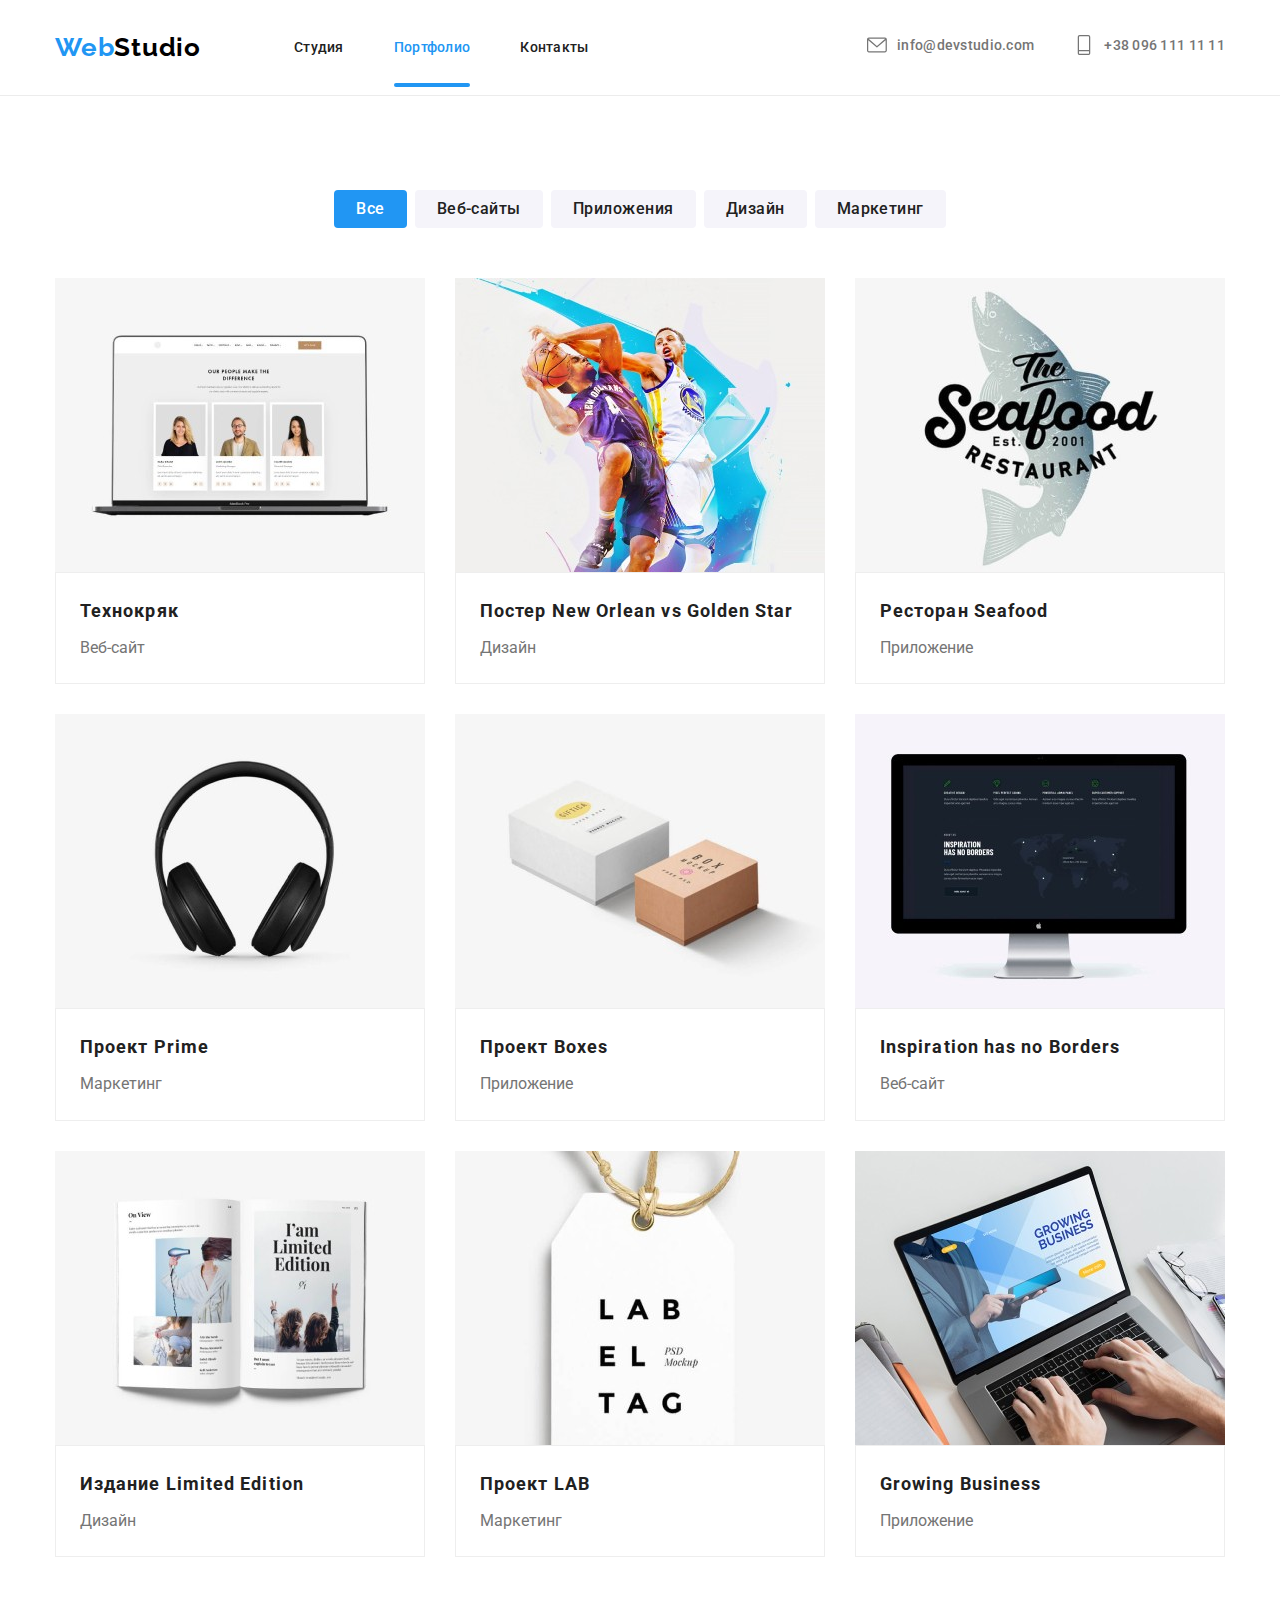
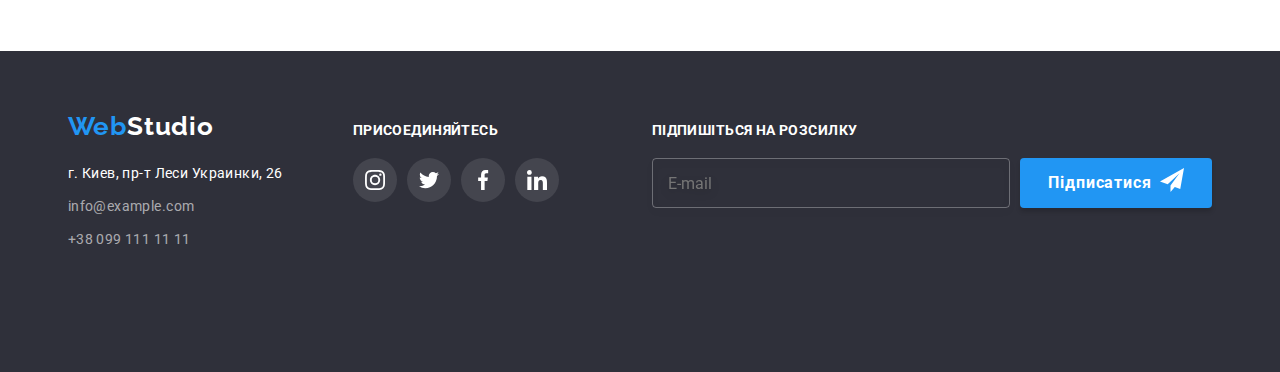
==== commit 35148ff3: "new_picture_portfolio" ====
--- a/portfolio.html
+++ b/portfolio.html
@@ -99,14 +99,24 @@
             <li class="card">
               <a class="functional__about-link link" href="">
                 <div class="project-thumb">
-                  <img
-                    class="project-image"
-                    src="./image/project/img-pg2-1.jpg"
-                    alt="Веб-сайт"
-                    width="370"
-                    height="294"
-                  />
-                  <div class="overlay-project">
+
+                  <img
+                class="project-image"
+                srcset="
+                ./image/project/w/p-img-1-354.jpg 354w,
+                ./image/project/w/p-img-1-370.jpg 370w,
+                ./image/project/w/p-img-1-450.jpg 450w,
+                ./image/project/w/p-img-1-708.jpg 708w,
+                ./image/project/w/p-img-1-740.jpg 740w,
+                ./image/project/w/p-img-1-900.jpg 900w
+                "
+                sizes="(min-width: 1200px) 370px, (min-width: 768px) 354px, 100vw,"
+                src="./image/project/w/p-img-1-370.jpg"
+                width="450"
+                height="260"
+                alt="Веб-сайт"
+              />
+                           <div class="overlay-project">
                     <p class="overlay-project-text">
                       Ресурс предлагает комплексные предложения с разным уровнем функционала и
                       сервисов. Все это позволит посетителю получить исчерпывающие сведения о
@@ -124,12 +134,22 @@
               <a class="functional__about-link link" href="">
                 <div class="project-thumb">
                   <img
-                    class="project-image"
-                    src="./image/project/img-pg2-2.jpg"
-                    alt="Дизайн"
-                    width="370"
-                    height="294"
-                  />
+                  class="project-image"
+                  srcset="
+                  ./image/project/w/p-img-2-354.jpg 354w,
+                  ./image/project/w/p-img-2-370.jpg 370w,
+                  ./image/project/w/p-img-2-450.jpg 450w,
+                  ./image/project/w/p-img-2-708.jpg 708w,
+                  ./image/project/w/p-img-2-740.jpg 740w,
+                  ./image/project/w/p-img-2-900.jpg 900w
+                  "
+                  sizes="(min-width: 1200px) 370px, (min-width: 768px) 354px, 100vw,"
+                  src="./image/project/w/p-img-1-370.jpg"
+                  width="450"
+                  height="260"
+                  alt="Дизайн"
+                />
+                
                   <div class="overlay-project">
                     <p class="overlay-project-text">
                       Ресурс предлагает комплексные предложения с разным уровнем функционала и
@@ -149,12 +169,22 @@
               <a class="functional__about-link link" href="">
                 <div class="project-thumb">
                   <img
-                    class="project-image"
-                    src="./image/project/img-pg2-3.jpg"
-                    alt="Приложение"
-                    width="370"
-                    height="294"
-                  />
+                  class="project-image"
+                  srcset="
+                  ./image/project/w/p-img-3-354.jpg 354w,
+                  ./image/project/w/p-img-3-370.jpg 370w,
+                  ./image/project/w/p-img-3-450.jpg 450w,
+                  ./image/project/w/p-img-3-708.jpg 708w,
+                  ./image/project/w/p-img-3-740.jpg 740w,
+                  ./image/project/w/p-img-3-900.jpg 900w
+                  "
+                  sizes="(min-width: 1200px) 370px, (min-width: 768px) 354px, 100vw,"
+                  src="./image/project/w/p-img-1-370.jpg"
+                  width="450"
+                  height="260"
+                  alt="Приложение"
+                />
+                
                   <div class="overlay-project">
                     <p class="overlay-project-text">
                       Ресурс предлагает комплексные предложения с разным уровнем функционала и
@@ -173,12 +203,22 @@
               <a class="functional__about-link link" href="">
                 <div class="project-thumb">
                   <img
-                    class="project-image"
-                    src="./image/project/img-pg2-4.jpg"
-                    alt="Маркетинг"
-                    width="370"
-                    height="294"
-                  />
+                  class="project-image"
+                  srcset="
+                  ./image/project/w/p-img-4-354.jpg 354w,
+                  ./image/project/w/p-img-4-370.jpg 370w,
+                  ./image/project/w/p-img-4-450.jpg 450w,
+                  ./image/project/w/p-img-4-708.jpg 708w,
+                  ./image/project/w/p-img-4-740.jpg 740w,
+                  ./image/project/w/p-img-4-900.jpg 900w
+                  "
+                  sizes="(min-width: 1200px) 370px, (min-width: 768px) 354px, 100vw,"
+                  src="./image/project/w/p-img-1-370.jpg"
+                  width="450"
+                  height="260"
+                  alt="Маркетинг"
+                />
+                  
                   <div class="overlay-project">
                     <p class="overlay-project-text">
                       Ресурс предлагает комплексные предложения с разным уровнем функционала и
@@ -197,12 +237,22 @@
               <a class="functional__about-link link" href="">
                 <div class="project-thumb">
                   <img
-                    class="project-image"
-                    src="./image/project/img-pg2-5.jpg"
-                    alt="Приложение"
-                    width="370"
-                    height="294"
-                  />
+                  class="project-image"
+                  srcset="
+                  ./image/project/w/p-img-5-354.jpg 354w,
+                  ./image/project/w/p-img-5-370.jpg 370w,
+                  ./image/project/w/p-img-5-450.jpg 450w,
+                  ./image/project/w/p-img-5-708.jpg 708w,
+                  ./image/project/w/p-img-5-740.jpg 740w,
+                  ./image/project/w/p-img-5-900.jpg 900w
+                  "
+                  sizes="(min-width: 1200px) 370px, (min-width: 768px) 354px, 100vw,"
+                  src="./image/project/w/p-img-1-370.jpg"
+                  width="450"
+                  height="260"
+                  alt="Приложение"
+                />
+                 
                   <div class="overlay-project">
                     <p class="overlay-project-text">
                       Ресурс предлагает комплексные предложения с разным уровнем функционала и
@@ -221,12 +271,22 @@
               <a class="functional__about-link link" href="">
                 <div class="project-thumb">
                   <img
-                    class="project-image"
-                    src="./image/project/img-pg2-6.jpg"
-                    alt="Веб-сайт"
-                    width="370"
-                    height="294"
-                  />
+                  class="project-image"
+                  srcset="
+                  ./image/project/w/p-img-6-354.jpg 354w,
+                  ./image/project/w/p-img-6-370.jpg 370w,
+                  ./image/project/w/p-img-6-450.jpg 450w,
+                  ./image/project/w/p-img-6-708.jpg 708w,
+                  ./image/project/w/p-img-6-740.jpg 740w,
+                  ./image/project/w/p-img-6-900.jpg 900w
+                  "
+                  sizes="(min-width: 1200px) 370px, (min-width: 768px) 354px, 100vw,"
+                  src="./image/project/w/p-img-1-370.jpg"
+                  width="450"
+                  height="260"
+                  alt="Веб-сайт"
+                />
+                
                   <div class="overlay-project">
                     <p class="overlay-project-text">
                       Ресурс предлагает комплексные предложения с разным уровнем функционала и
@@ -245,12 +305,22 @@
               <a class="functional__about-link link" href="">
                 <div class="project-thumb">
                   <img
-                    class="project-image"
-                    src="./image/project/img-pg2-7.jpg"
-                    alt="Дизайн"
-                    width="370"
-                    height="294"
-                  />
+                  class="project-image"
+                  srcset="
+                  ./image/project/w/p-img-7-354.jpg 354w,
+                  ./image/project/w/p-img-7-370.jpg 370w,
+                  ./image/project/w/p-img-7-450.jpg 450w,
+                  ./image/project/w/p-img-7-708.jpg 708w,
+                  ./image/project/w/p-img-7-740.jpg 740w,
+                  ./image/project/w/p-img-7-900.jpg 900w
+                  "
+                  sizes="(min-width: 1200px) 370px, (min-width: 768px) 354px, 100vw,"
+                  src="./image/project/w/p-img-1-370.jpg"
+                  width="450"
+                  height="260"
+                  alt="Дизайн"
+                />
+                  
                   <div class="overlay-project">
                     <p class="overlay-project-text">
                       Ресурс предлагает комплексные предложения с разным уровнем функционала и
@@ -269,12 +339,22 @@
               <a class="functional__about-link link" href="">
                 <div class="project-thumb">
                   <img
-                    class="project-image"
-                    src="./image/project/img-pg2-8.jpg"
-                    alt="Маркетинг"
-                    width="370"
-                    height="294"
-                  />
+                  class="project-image"
+                  srcset="
+                  ./image/project/w/p-img-8-354.jpg 354w,
+                  ./image/project/w/p-img-8-370.jpg 370w,
+                  ./image/project/w/p-img-8-450.jpg 450w,
+                  ./image/project/w/p-img-8-708.jpg 708w,
+                  ./image/project/w/p-img-8-740.jpg 740w,
+                  ./image/project/w/p-img-8-900.jpg 900w
+                  "
+                  sizes="(min-width: 1200px) 370px, (min-width: 768px) 354px, 100vw,"
+                  src="./image/project/w/p-img-1-370.jpg"
+                  width="450"
+                  height="260"
+                  alt="Маркетинг"
+                />
+                  
                   <div class="overlay-project">
                     <p class="overlay-project-text">
                       Ресурс предлагает комплексные предложения с разным уровнем функционала и
@@ -293,12 +373,22 @@
               <a class="functional__about-link link" href="">
                 <div class="project-thumb">
                   <img
-                    class="project-image"
-                    src="./image/project/img-pg2-9.jpg"
-                    alt="Приложение"
-                    width="370"
-                    height="294"
-                  />
+                  class="project-image"
+                  srcset="
+                  ./image/project/w/p-img-9-354.jpg 354w,
+                  ./image/project/w/p-img-9-370.jpg 370w,
+                  ./image/project/w/p-img-9-450.jpg 450w,
+                  ./image/project/w/p-img-9-708.jpg 708w,
+                  ./image/project/w/p-img-9-740.jpg 740w,
+                  ./image/project/w/p-img-9-900.jpg 900w
+                  "
+                  sizes="(min-width: 1200px) 370px, (min-width: 768px) 354px, 100vw,"
+                  src="./image/project/w/p-img-1-370.jpg"
+                  width="450"
+                  height="260"
+                  alt="Приложение"
+                />
+                  
                   <div class="overlay-project">
                     <p class="overlay-project-text">
                       Ресурс предлагает комплексные предложения с разным уровнем функционала и
--- a/css/main.min.css
+++ b/css/main.min.css
@@ -1 +1 @@
-:root{--main-font: "Roboto", sans-serif;--secondary-font: "Raleway", sans-serif;--main-txt-cl: #212121;--accent-txt-cl: #757575;--link-txt-cl: #2196f3;--dark-bg-color: #2f303a;--animation: 250ms cubic-bezier(0.4, 0, 0.2, 1)}.visually-hidden{position:absolute;white-space:nowrap;width:1px;height:1px;overflow:hidden;border:0;padding:0;clip:rect(0 0 0 0);-webkit-clip-path:inset(50%);clip-path:inset(50%);margin:-1px}body{font-family:var(--main-font);color:var(--main-txt-cl)}h1,h2,h3,h4,h5,h6,p{margin:0}img{display:block}.link{text-decoration:none;color:currentColor}.list{list-style:none;padding:0}.container{padding-left:15px;padding-right:15px;margin-left:auto;margin-right:auto}@media screen and (min-width: 480px){.container{max-width:480px}}@media screen and (min-width: 768px){.container{max-width:768px}}@media screen and (min-width: 1200px){.container{max-width:1200px}}.logo-text-second-black{font-family:var(--secondary-font);font-weight:700;font-size:26px;line-height:1.2;letter-spacing:.03em;color:#000}.logo-text{font-family:var(--secondary-font);font-weight:700;font-size:26px;line-height:1.2;letter-spacing:.03em;color:var(--link-txt-cl)}.logo-text-second-white{font-family:var(--secondary-font);font-weight:700;font-size:26px;line-height:1.2;letter-spacing:.03em;color:#fff}.second-title{color:var(--main-txt-cl);font-weight:700;font-size:28px;line-height:1.2;text-align:center;letter-spacing:.03em;margin-bottom:50px}@media screen and (min-width: 1200px){.second-title{font-size:36px}}.socials{display:-webkit-box;display:-ms-flexbox;display:flex;-webkit-box-align:center;-ms-flex-align:center;align-items:center;-webkit-box-pack:center;-ms-flex-pack:center;justify-content:center;gap:10px;margin-top:16px}.socials-link{display:-webkit-box;display:-ms-flexbox;display:flex;-webkit-box-align:center;-ms-flex-align:center;align-items:center;-webkit-box-pack:center;-ms-flex-pack:center;justify-content:center;width:44px;height:44px;color:#afb1b8;background-color:#fff;border-radius:50%;-webkit-transition:background-color var(--animation);transition:background-color var(--animation)}.socials-link:hover,.socials-link:focus{background-color:var(--link-txt-cl)}.socials-icon{fill:currentColor;-webkit-transition:fill var(--animation);transition:fill var(--animation)}.socials-link:hover .socials-icon{fill:#fff}.socials-link:focus .socials-icon{fill:#fff}.backdrop{position:fixed;top:0;left:0;width:100%;height:100%;z-index:1000;background-color:rgba(0,0,0,.2);opacity:1;visibility:visible;pointer-events:initial;-webkit-transition:opacity 250ms ease-out,visibility 250ms ease-out;transition:opacity 250ms ease-out,visibility 250ms ease-out}.backdrop.is-hidden{opacity:0;visibility:hidden;pointer-events:none}.modal{position:absolute;top:50%;left:50%;-webkit-transform:translate(-50%, -50%) scale(1) rotate(0);transform:translate(-50%, -50%) scale(1) rotate(0);width:450px;height:609px;padding:50px 30px;background:#fff;border-radius:4px;-webkit-box-shadow:0px 1px 3px rgba(0,0,0,.12),0px 1px 1px rgba(0,0,0,.14),0px 2px 1px rgba(0,0,0,.2);box-shadow:0px 1px 3px rgba(0,0,0,.12),0px 1px 1px rgba(0,0,0,.14),0px 2px 1px rgba(0,0,0,.2)}@media screen and (min-width: 1200px){.modal{width:530px;height:581px}}.modal-btn{position:absolute;top:10px;right:10px;display:-webkit-box;display:-ms-flexbox;display:flex;-webkit-box-align:center;-ms-flex-align:center;align-items:center;-webkit-box-pack:center;-ms-flex-pack:center;justify-content:center;width:30px;height:30px;padding:0;border-radius:50%;background-color:rgba(0,0,0,0);border:1px solid rgba(0,0,0,.1);cursor:pointer;-webkit-transition:fill var(--animation);transition:fill var(--animation)}.modal-btn:hover,.modal-btn:focus{fill:var(--link-txt-cl)}.register-form{text-align:center}.register-form-title{display:block;-webkit-box-align:center;-ms-flex-align:center;align-items:center;margin-bottom:12px;font-weight:700;font-size:20px;line-height:1.5;text-align:center;letter-spacing:.03em;color:var(--main-txt-cl)}@media screen and (min-width: 1200px){.register-form-title{line-height:1.15}}.register-form-group{display:-webkit-box;display:-ms-flexbox;display:flex;-webkit-box-orient:vertical;-webkit-box-direction:normal;-ms-flex-direction:column;flex-direction:column}.register-form-wrap{position:relative;display:block;margin-bottom:10px}.register-form-wrap:last-child{margin-bottom:0}.register-form-label{display:block;text-align:left;margin-bottom:4px;font-size:12px;line-height:.85;letter-spacing:.01em;color:#757575}.register-form-input{width:100%;border:1px solid rgba(33,33,33,.2);border-radius:4px;padding:12px;padding-left:42px;outline:rgba(0,0,0,0);cursor:pointer;-webkit-transition:border-color var(--animation);transition:border-color var(--animation)}.register-form-input:hover,.register-form-input:focus-within{border-color:var(--link-txt-cl)}.register-form-input:hover+.register-form-icon,.register-form-input:focus-within+.register-form-icon{fill:var(--link-txt-cl)}.register-form-message{width:100%;border:1px solid rgba(33,33,33,.2);border-radius:4px;padding:12px;padding-left:42px;outline:rgba(0,0,0,0);cursor:pointer;-webkit-transition:border-color var(--animation);transition:border-color var(--animation)}.register-form-message:hover,.register-form-message:focus-within{border-color:var(--link-txt-cl)}.register-form-message{height:120px;width:100%;resize:none;margin-bottom:20px;padding:12px 16px}.register-form-message::-webkit-input-placeholder{font-size:12px;line-height:1.16;letter-spacing:.01em;color:rgba(117,117,117,.5)}.register-form-message::-moz-placeholder{font-size:12px;line-height:1.16;letter-spacing:.01em;color:rgba(117,117,117,.5)}.register-form-message:-ms-input-placeholder{font-size:12px;line-height:1.16;letter-spacing:.01em;color:rgba(117,117,117,.5)}.register-form-message::-ms-input-placeholder{font-size:12px;line-height:1.16;letter-spacing:.01em;color:rgba(117,117,117,.5)}.register-form-message::placeholder{font-size:12px;line-height:1.16;letter-spacing:.01em;color:rgba(117,117,117,.5)}.register-form-icon{position:absolute;top:55%;left:3%;-webkit-transition:fill var(--animation);transition:fill var(--animation)}.register-form-agreement{display:-webkit-box;display:-ms-flexbox;display:flex;-webkit-box-align:center;-ms-flex-align:center;align-items:center;-webkit-box-pack:center;-ms-flex-pack:center;justify-content:center;gap:8px;margin-bottom:30px}.register-form-agreement-text{font-size:12px;line-height:1.16;letter-spacing:.03em;color:#757575;-webkit-user-select:none;-moz-user-select:none;-ms-user-select:none;user-select:none;text-underline-position:under}@media screen and (min-width: 1200px){.register-form-agreement-text{font-size:14px;line-height:1.71}}.register-form-agreement-link{color:var(--link-txt-cl)}.register-checkbox:checked+.register-icon .register-icon-uncheck{opacity:0;-webkit-transition:opacity var(--animation);transition:opacity var(--animation)}.register-icon-check{opacity:0;-webkit-transition:opacity var(--animation);transition:opacity var(--animation)}.register-checkbox:checked+.register-icon .register-icon-check{opacity:1}.register-form-agreement:focus-within>.register-icon{outline:2px solid #212121;border-radius:2px}.register-form-btn{display:-webkit-inline-box;display:-ms-inline-flexbox;display:inline-flex;-webkit-box-align:center;-ms-flex-align:center;align-items:center;-webkit-box-pack:center;-ms-flex-pack:center;justify-content:center;padding:10px 52px;background-color:#2196f3;-webkit-box-shadow:0px 4px 4px rgba(0,0,0,.15);box-shadow:0px 4px 4px rgba(0,0,0,.15);border-radius:4px;border:none;cursor:pointer;color:#fff;font-weight:700;font-size:16px;line-height:1.8}.register-form-btn:hover,.register-form-btn:focus{background-color:#188ce8}.menu-btn{margin-left:auto;display:-webkit-inline-box;display:-ms-inline-flexbox;display:inline-flex;-webkit-box-align:center;-ms-flex-align:center;align-items:center;-webkit-box-pack:center;-ms-flex-pack:center;justify-content:center;width:40px;height:40px;padding:0;background-color:rgba(0,0,0,0);border:none;cursor:pointer}@media screen and (min-width: 768px){.menu-btn{display:none}}.menu-overlay{position:fixed;top:0;left:0;z-index:100;width:100%;height:100%;background-color:rgba(25,28,38,.2);-webkit-box-shadow:0px 4px 8px rgba(0,0,0,.04),0px 2px 4px rgba(0,0,0,.08),0px 1px 3px rgba(0,0,0,.16);box-shadow:0px 4px 8px rgba(0,0,0,.04),0px 2px 4px rgba(0,0,0,.08),0px 1px 3px rgba(0,0,0,.16)}@media screen and (min-width: 768px){.menu-overlay{display:none}}.menu-container{display:-webkit-box;display:-ms-flexbox;display:flex;-webkit-box-orient:vertical;-webkit-box-direction:normal;-ms-flex-direction:column;flex-direction:column;margin-left:auto;max-width:100%;height:100%;background-color:#fff;padding:48px 40px}.mobile-nav{margin-bottom:auto}.mobile-contacts{margin-bottom:64px;display:-webkit-box;display:-ms-flexbox;display:flex;-webkit-box-orient:vertical;-webkit-box-direction:normal;-ms-flex-direction:column;flex-direction:column}.mobile-link{font-weight:500;font-size:40px;line-height:1.17;letter-spacing:.02em;color:#212121}.mobile-nav-item:not(:last-child){margin-bottom:24px}.mobile-contacts-link{font-weight:500;font-size:24px;line-height:1.16;letter-spacing:.02em;color:#757575}.menu-phone{font-weight:500;font-size:34px;line-height:1.17;letter-spacing:.02em;color:#2196f3}.mobile-contacts-item:not(:last-child){margin-bottom:32px}.mobile-socilas{display:-webkit-box;display:-ms-flexbox;display:flex;-ms-flex-wrap:wrap;flex-wrap:wrap;gap:10px}.mobile-socilas-link{font-weight:500;font-size:18px;line-height:1.2;letter-spacing:.02em;color:#2196f3}.mobile-socilas-item:not(:last-child) .mobile-socilas-link{display:-webkit-box;display:-ms-flexbox;display:flex;padding-right:10px;border-right:1px solid rgba(33,33,33,.2)}.header{border-bottom:1px solid #ececec}.header__container{display:-webkit-box;display:-ms-flexbox;display:flex;-webkit-box-align:center;-ms-flex-align:center;align-items:center}.header__logo{margin-right:88px;padding-top:32px;padding-bottom:32px}@media screen and (min-width: 768px){.header__logo{padding-top:0;padding-bottom:0}}@media screen and (min-width: 1200px){.header__logo{margin-right:93px}}.nav{display:none;margin-right:auto}@media screen and (min-width: 768px){.nav{display:-webkit-box;display:-ms-flexbox;display:flex;-webkit-box-align:center;-ms-flex-align:center;align-items:center;-webkit-box-pack:center;-ms-flex-pack:center;justify-content:center;margin-right:auto}}.nav__list{display:-webkit-box;display:-ms-flexbox;display:flex;margin-top:0;margin-bottom:0}.nav__item{margin-right:50px}.nav__item:last-child{margin-right:0}.nav__list--item{padding-top:32px;padding-bottom:32px;display:block}.nav__link{font-weight:500;font-size:14px;line-height:1.1;letter-spacing:.02em;color:var(--main-txt-cl);-webkit-transition:color var(--animation);transition:color var(--animation)}.nav__link:hover,.nav__link:focus{color:var(--link-txt-cl)}.nav__link--current{position:relative;color:var(--link-txt-cl)}.nav__link--current::after{content:"";position:absolute;bottom:0px;left:0;display:block;width:100%;height:4px;border-radius:2px;background-color:var(--link-txt-cl)}.header__contacts{display:none}@media screen and (min-width: 768px){.header__contacts{display:block;text-align:left;margin-top:0;margin-bottom:0}}@media screen and (min-width: 1200px){.header__contacts{display:-webkit-box;display:-ms-flexbox;display:flex;-ms-flex-wrap:wrap;flex-wrap:wrap;-webkit-box-align:center;-ms-flex-align:center;align-items:center;-webkit-box-pack:center;-ms-flex-pack:center;justify-content:center;margin-top:0;margin-bottom:0}}.header__contacts .link{font-weight:500;font-size:14px;line-height:1.1;letter-spacing:.02em;color:#757575;-webkit-transition:color var(--animation);transition:color var(--animation)}@media screen and (min-width: 768px){.header__contacts__item:last-child{margin-bottom:10px}}@media screen and (min-width: 1200px){.header__contacts__item:last-child{margin-bottom:0px;margin-left:30px}}.header__contacts .link:hover,.link:focus{color:var(--link-txt-cl)}.header__contacts__link{display:-webkit-inline-box;display:-ms-inline-flexbox;display:inline-flex;-webkit-box-align:center;-ms-flex-align:center;align-items:center}.header__contacts__icon{margin-right:10px;fill:currentColor}.hero{background-color:var(--dark-bg-color);padding-top:200px;padding-bottom:200px}.hero__container{-webkit-box-align:center;-ms-flex-align:center;align-items:center}.overlay{max-width:1600px;margin-left:auto;margin-right:auto;background-image:-webkit-gradient(linear, left top, right top, from(rgba(47, 48, 58, 0.4)), to(rgba(47, 48, 58, 0.4))),url(../image/background/background-hero.jpg);background-image:linear-gradient(to right, rgba(47, 48, 58, 0.4), rgba(47, 48, 58, 0.4)),url(../image/background/background-hero.jpg);background-position:center}.hero__title{max-width:696px;margin-left:auto;margin-right:auto;margin-bottom:30px;font-weight:900;font-size:26px;line-height:42px;text-align:center;letter-spacing:.06em;text-transform:uppercase;color:#fff}@media screen and (min-width: 1200px){.hero__title{font-size:44px;line-height:60px}}.hero__btn{display:-webkit-box;display:-ms-flexbox;display:flex;min-width:200px;min-height:50px;padding:9px 31px;margin-left:auto;margin-right:auto;font-family:inherit;font-weight:700;font-size:16px;line-height:1.9;letter-spacing:.06em;color:#fff;background-color:var(--link-txt-cl);-webkit-box-shadow:0px 4px 4px rgba(0,0,0,.15);box-shadow:0px 4px 4px rgba(0,0,0,.15);border-radius:4px;border:none;cursor:pointer;-webkit-transition:background-color var(--animation);transition:background-color var(--animation)}.hero__btn:hover,.hero__btn:focus{background-color:#188ce8}.features{padding-top:60px;padding-bottom:60px}@media screen and (min-width: 1200px){.features{padding-top:94px;padding-bottom:94px}}.features__list{margin-top:0;margin-bottom:0;display:-webkit-box;display:-ms-flexbox;display:flex;gap:30px;-ms-flex-wrap:wrap;flex-wrap:wrap}.features__item{width:450px}@media screen and (min-width: 768px){.features__item{width:354px}}@media screen and (min-width: 1200px){.features__item{width:270px}}.features__box{display:-webkit-box;display:-ms-flexbox;display:flex;-webkit-box-align:center;-ms-flex-align:center;align-items:center;-webkit-box-pack:center;-ms-flex-pack:center;justify-content:center;width:450px;height:120px;background-color:#f5f4fa}@media screen and (min-width: 768px){.features__box{width:354px}}@media screen and (min-width: 1200px){.features__box{width:270px}}.features__subtitle{margin-top:30px;margin-bottom:10px;text-align:center;color:var(--main-txt-cl);text-transform:uppercase;line-height:1.1;letter-spacing:.03em;font-size:14px}@media screen and (min-width: 768px){.features__subtitle{text-align:left}}@media screen and (min-width: 1200px){.features__subtitle{text-align:left}}.features__desc{color:var(--accent-txt-cl);font-size:14px;line-height:1.7;letter-spacing:.03em}.services{padding-bottom:94px}@media screen and (max-width: 1199px){.services{display:none}}.services__list{display:-webkit-box;display:-ms-flexbox;display:flex;gap:30px;margin-top:0;margin-bottom:0}.services__item{position:relative}.services__img-over{position:absolute;bottom:0;left:0;padding:27px 10px;width:100%;background-color:rgba(47,48,58,.8)}.services__img-title{font-weight:700;font-size:14px;line-height:1.1;text-align:center;letter-spacing:.03em;text-transform:uppercase;color:#fff}.team{background:#f5f4fa;padding-top:60px;padding-bottom:60px}@media screen and (min-width: 1200px){.team{padding-top:94px;padding-bottom:94px}}.team__list{display:-webkit-box;display:-ms-flexbox;display:flex;-ms-flex-wrap:wrap;flex-wrap:wrap;gap:30px;margin-top:0;margin-bottom:0}.team__item{width:450px}@media screen and (min-width: 768px){.team__item{width:354px}}@media screen and (min-width: 1200px){.team__item{width:270px}}.team-img{width:450px;height:460px}@media screen and (min-width: 768px){.team-img{width:354px;height:374px}}@media screen and (min-width: 1200px){.team-img{width:270px;height:260px}}.team__wrapper{padding-top:30px;padding-bottom:30px;padding-left:5px;padding-right:5px;border-top:none;background-color:#fff;-webkit-box-shadow:0px 1px 3px rgba(0,0,0,.12),0px 1px 1px rgba(0,0,0,.14),0px 2px 1px rgba(0,0,0,.2);box-shadow:0px 1px 3px rgba(0,0,0,.12),0px 1px 1px rgba(0,0,0,.14),0px 2px 1px rgba(0,0,0,.2)}.team__subtitle{font-weight:500;font-size:16px;line-height:1.2;text-align:center;letter-spacing:.03em;color:var(--main-txt-cl);margin-bottom:10px}.team__desc-about{color:var(--accent-txt-cl);font-size:16px;line-height:1.7;letter-spacing:.03em;text-align:center}.footer{background-color:var(--dark-bg-color);padding-top:60px;padding-bottom:60px}.footer__section{display:block;text-align:center;-webkit-box-pack:center;-ms-flex-pack:center;justify-content:center}@media screen and (min-width: 768px){.footer__section{display:-webkit-box;display:-ms-flexbox;display:flex;-webkit-box-align:baseline;-ms-flex-align:baseline;align-items:baseline;-ms-flex-wrap:wrap;flex-wrap:wrap}}@media screen and (min-width: 1200px){.footer__section{text-align:left}}.footer__logo{margin-right:0}.footer__contacts{margin-bottom:60px;text-align:center}@media screen and (min-width: 1200px){.footer__contacts{text-align:left}}@media screen and (min-width: 768px){.footer__contacts{margin-right:70px}}.footer__contacts-adress{font-style:normal;margin-top:20px}.footer__item{margin-top:0;margin-bottom:0;-webkit-transition:color var(--animation);transition:color var(--animation)}.footer__list{margin-bottom:9px}.footer__list:last-child{margin-bottom:0}.contacts-adress{font-size:14px;line-height:1.7;letter-spacing:.03em;color:#fff;margin-top:20px}.contacts-email,.contacts-phone{font-size:14px;line-height:1.7;letter-spacing:.03em;color:rgba(255,255,255,.6);margin-bottom:9px}.footer-item .link{-webkit-transition:color var(--animation);transition:color var(--animation)}.footer-item .link:hover,.link:focus{color:var(--link-txt-cl)}.footer__connect{display:-webkit-box;display:-ms-flexbox;display:flex;gap:10px;margin-top:20px;margin-bottom:0;text-align:center;-webkit-box-pack:center;-ms-flex-pack:center;justify-content:center}@media screen and (min-width: 480px){.footer__connect{margin-bottom:60px}}.footer-text{font-weight:700;font-size:14px;line-height:1.1;letter-spacing:.03em;text-transform:uppercase;color:#fff}.footer__connect-link{display:-webkit-box;display:-ms-flexbox;display:flex;-webkit-box-align:center;-ms-flex-align:center;align-items:center;-webkit-box-pack:center;-ms-flex-pack:center;justify-content:center;width:44px;height:44px;border-radius:50%;background-color:rgba(255,255,255,.1);-webkit-transition:background-color var(--animation);transition:background-color var(--animation)}.footer__connect-link:hover,.footer__connect-link:focus{background-color:var(--link-txt-cl)}.footer-icon{fill:#fff}.footer__connect-link:hover,.footer__connect-link:focus .footer-icon{fill:#fff}.container-footer{display:block;-webkit-box-pack:center;-ms-flex-pack:center;justify-content:center}@media screen and (min-width: 1200px){.container-footer{display:-webkit-box;display:-ms-flexbox;display:flex;-webkit-box-align:end;-ms-flex-align:end;align-items:flex-end}}@media screen and (min-width: 1200px){.footer-form{margin-left:93px;margin-right:10px}}.footer-text{margin-bottom:20px}.footer-imput{width:450px;height:50px;padding:15px;background-color:rgba(0,0,0,0);border:1px solid rgba(255,255,255,.3);-webkit-filter:drop-shadow(0px 4px 4px rgba(0, 0, 0, 0.15));filter:drop-shadow(0px 4px 4px rgba(0, 0, 0, 0.15));border-radius:4px;color:#fff;-webkit-transition:border-color var(--animation);transition:border-color var(--animation)}@media screen and (min-width: 1200px){.footer-imput{width:358px}}.footer-imput:hover,.footer-imput:focus-within{border-color:var(--link-txt-cl)}.footer-button{display:-webkit-box;display:-ms-flexbox;display:flex;text-align:center;-webkit-box-pack:center;-ms-flex-pack:center;justify-content:center;padding:10px 28px;gap:8px;font-family:inherit;font-weight:700;font-size:16px;line-height:1.9;letter-spacing:.06em;color:#fff;background-color:var(--link-txt-cl);-webkit-box-shadow:0px 4px 4px rgba(0,0,0,.15);box-shadow:0px 4px 4px rgba(0,0,0,.15);border-radius:4px;border:none;cursor:pointer;-webkit-transition:background-color var(--animation);transition:background-color var(--animation)}@media screen and (max-width: 1199px){.footer-button{margin-left:auto;margin-right:auto;margin-top:20px}}.footer-button:hover,.footer-button:focus{background-color:#188ce8}.footer-icon-button{fill:#fff}.clients{padding-top:60px;padding-bottom:60px}@media screen and (min-width: 1200px){.clients{padding-top:94px;padding-bottom:94px}}.clients__list{display:-webkit-box;display:-ms-flexbox;display:flex;-ms-flex-wrap:wrap;flex-wrap:wrap;-webkit-box-align:center;-ms-flex-align:center;align-items:center;-webkit-box-pack:center;-ms-flex-pack:center;justify-content:center;gap:30px;margin-top:50px;margin-top:0;margin-bottom:0}.clients__item{height:92px;width:210px}@media screen and (min-width: 768px){.clients__item{width:226px}}@media screen and (min-width: 1200px){.clients__item{width:170px}}.clients__link{display:-webkit-box;display:-ms-flexbox;display:flex;-webkit-box-align:center;-ms-flex-align:center;align-items:center;-webkit-box-pack:center;-ms-flex-pack:center;justify-content:center;height:92px;width:210px;border:1px solid #afb1b8;border-radius:4px;-webkit-transition:border-color var(--animation);transition:border-color var(--animation)}@media screen and (min-width: 768px){.clients__link{width:226px}}@media screen and (min-width: 1200px){.clients__link{width:170px}}.clients__link:hover,.clients__link:focus{border-color:var(--link-txt-cl)}.clients__link:focus .clients-icon{fill:var(--link-txt-cl)}.clients__link:hover .clients-icon{fill:var(--link-txt-cl)}.clients-icon{fill:#afb1b8;-webkit-transition:fill var(--animation);transition:fill var(--animation)}.functional{padding-top:60px;padding-bottom:60px}@media screen and (min-width: 1200px){.functional{padding-top:94px;padding-bottom:94px}}.functional__project{display:-webkit-box;display:-ms-flexbox;display:flex;gap:8px;-ms-flex-wrap:wrap;flex-wrap:wrap;-webkit-box-pack:start;-ms-flex-pack:start;justify-content:flex-start;margin-top:0;margin-bottom:50px}@media screen and (min-width: 768px){.functional__project{-webkit-box-pack:center;-ms-flex-pack:center;justify-content:center}}.functional__btn-project{font-family:inherit;color:var(--main-txt-cl);font-weight:500;font-size:16px;line-height:1.6;text-align:center;letter-spacing:.03em;cursor:pointer;background-color:#f5f4fa;border-radius:4px;border:none;padding-left:22px;padding-right:22px;padding-top:6px;padding-bottom:6px;-webkit-transition:color var(--animation),background-color var(--animation),-webkit-box-shadow var(--animation);transition:color var(--animation),background-color var(--animation),-webkit-box-shadow var(--animation);transition:color var(--animation),background-color var(--animation),box-shadow var(--animation);transition:color var(--animation),background-color var(--animation),box-shadow var(--animation),-webkit-box-shadow var(--animation)}.functional__btn-project:hover,.functional__btn-project:focus{color:#fff;background-color:var(--link-txt-cl);-webkit-box-shadow:0px 3px 1px rgba(0,0,0,.1),0px 1px 2px rgba(0,0,0,.08),0px 2px 2px rgba(0,0,0,.12);box-shadow:0px 3px 1px rgba(0,0,0,.1),0px 1px 2px rgba(0,0,0,.08),0px 2px 2px rgba(0,0,0,.12)}.functional__btn-project--current{color:#fff;background-color:var(--link-txt-cl)}.functional__about{display:-webkit-box;display:-ms-flexbox;display:flex;-ms-flex-wrap:wrap;flex-wrap:wrap;margin-top:0;margin-bottom:0;gap:30px}.functional__about-link{display:block;-webkit-transition:-webkit-box-shadow var(--animation);transition:-webkit-box-shadow var(--animation);transition:box-shadow var(--animation);transition:box-shadow var(--animation), -webkit-box-shadow var(--animation)}.functional__about-link:hover,.functional__about-link:focus{color:#fff;background-color:var(--link-txt-cl)}.functional__about-link:hover,.functional__about-link:focus{-webkit-box-shadow:0px 1px 1px rgba(0,0,0,.12),0px 4px 4px rgba(0,0,0,.06),1px 4px 6px rgba(0,0,0,.16);box-shadow:0px 1px 1px rgba(0,0,0,.12),0px 4px 4px rgba(0,0,0,.06),1px 4px 6px rgba(0,0,0,.16)}.functional__about-link:hover .overlay-project{-webkit-transform:translateY(-100%);transform:translateY(-100%)}.project-wrapper{padding-top:20px;padding-bottom:20px;padding-left:24px;padding-right:24px;border-top:none;background:#fff;border:1px solid #eee}.project-thumb{position:relative;overflow:hidden}.project-image{width:450px;height:294px}@media screen and (min-width: 768px){.project-image{width:354px}}@media screen and (min-width: 1200px){.project-image{width:370px}}.overlay-project{position:absolute;background-color:var(--link-txt-cl);padding:63px 24px;-webkit-transform:translateY(0);transform:translateY(0);-webkit-transition:-webkit-transform var(--animation);transition:-webkit-transform var(--animation);transition:transform var(--animation);transition:transform var(--animation), -webkit-transform var(--animation)}.overlay-project-text{font-size:18px;color:#fff;letter-spacing:.03em;line-height:1.5;display:-webkit-box;display:-ms-flexbox;display:flex;-webkit-box-align:center;-ms-flex-align:center;align-items:center;-webkit-box-pack:center;-ms-flex-pack:center;justify-content:center;width:100%;height:100%}.projects-item{font-weight:700;font-size:18px;line-height:2;letter-spacing:.06em;color:var(--main-txt-cl);margin-bottom:4px}.projects-about{font-size:16px;line-height:1.9;color:var(--accent-txt-cl)}/*# sourceMappingURL=main.min.css.map */+:root{--main-font: "Roboto", sans-serif;--secondary-font: "Raleway", sans-serif;--main-txt-cl: #212121;--accent-txt-cl: #757575;--link-txt-cl: #2196f3;--dark-bg-color: #2f303a;--animation: 250ms cubic-bezier(0.4, 0, 0.2, 1)}.visually-hidden{position:absolute;white-space:nowrap;width:1px;height:1px;overflow:hidden;border:0;padding:0;clip:rect(0 0 0 0);-webkit-clip-path:inset(50%);clip-path:inset(50%);margin:-1px}body{font-family:var(--main-font);color:var(--main-txt-cl)}h1,h2,h3,h4,h5,h6,p{margin:0}img{display:block;max-width:100%;height:auto;-o-object-fit:cover;object-fit:cover;-o-object-position:center;object-position:center}.link{text-decoration:none;color:currentColor}.list{list-style:none;padding:0}.container{padding-left:15px;padding-right:15px;margin-left:auto;margin-right:auto}@media screen and (min-width: 480px){.container{max-width:480px}}@media screen and (min-width: 768px){.container{max-width:768px}}@media screen and (min-width: 1200px){.container{max-width:1200px}}.logo-text-second-black{font-family:var(--secondary-font);font-weight:700;font-size:26px;line-height:1.2;letter-spacing:.03em;color:#000}.logo-text{font-family:var(--secondary-font);font-weight:700;font-size:26px;line-height:1.2;letter-spacing:.03em;color:var(--link-txt-cl)}.logo-text-second-white{font-family:var(--secondary-font);font-weight:700;font-size:26px;line-height:1.2;letter-spacing:.03em;color:#fff}.second-title{color:var(--main-txt-cl);font-weight:700;font-size:28px;line-height:1.2;text-align:center;letter-spacing:.03em;margin-bottom:50px}@media screen and (min-width: 1200px){.second-title{font-size:36px}}.socials{display:-webkit-box;display:-ms-flexbox;display:flex;-webkit-box-align:center;-ms-flex-align:center;align-items:center;-webkit-box-pack:center;-ms-flex-pack:center;justify-content:center;gap:10px;margin-top:16px}.socials-link{display:-webkit-box;display:-ms-flexbox;display:flex;-webkit-box-align:center;-ms-flex-align:center;align-items:center;-webkit-box-pack:center;-ms-flex-pack:center;justify-content:center;width:44px;height:44px;color:#afb1b8;background-color:#fff;border-radius:50%;-webkit-transition:background-color var(--animation);transition:background-color var(--animation)}.socials-link:hover,.socials-link:focus{background-color:var(--link-txt-cl)}.socials-icon{fill:currentColor;-webkit-transition:fill var(--animation);transition:fill var(--animation)}.socials-link:hover .socials-icon{fill:#fff}.socials-link:focus .socials-icon{fill:#fff}.backdrop{position:fixed;top:0;left:0;width:100%;height:100%;z-index:1000;background-color:rgba(0,0,0,.2);opacity:1;visibility:visible;pointer-events:initial;-webkit-transition:opacity 250ms ease-out,visibility 250ms ease-out;transition:opacity 250ms ease-out,visibility 250ms ease-out}.backdrop.is-hidden{opacity:0;visibility:hidden;pointer-events:none}.modal{position:absolute;top:50%;left:50%;-webkit-transform:translate(-50%, -50%) scale(1) rotate(0);transform:translate(-50%, -50%) scale(1) rotate(0);width:450px;height:609px;padding:50px 30px;background:#fff;border-radius:4px;-webkit-box-shadow:0px 1px 3px rgba(0,0,0,.12),0px 1px 1px rgba(0,0,0,.14),0px 2px 1px rgba(0,0,0,.2);box-shadow:0px 1px 3px rgba(0,0,0,.12),0px 1px 1px rgba(0,0,0,.14),0px 2px 1px rgba(0,0,0,.2)}@media screen and (min-width: 1200px){.modal{width:530px;height:581px}}.modal-btn{position:absolute;top:10px;right:10px;display:-webkit-box;display:-ms-flexbox;display:flex;-webkit-box-align:center;-ms-flex-align:center;align-items:center;-webkit-box-pack:center;-ms-flex-pack:center;justify-content:center;width:30px;height:30px;padding:0;border-radius:50%;background-color:rgba(0,0,0,0);border:1px solid rgba(0,0,0,.1);cursor:pointer;-webkit-transition:fill var(--animation);transition:fill var(--animation)}.modal-btn:hover,.modal-btn:focus{fill:var(--link-txt-cl)}.register-form{text-align:center}.register-form-title{display:block;-webkit-box-align:center;-ms-flex-align:center;align-items:center;margin-bottom:12px;font-weight:700;font-size:20px;line-height:1.5;text-align:center;letter-spacing:.03em;color:var(--main-txt-cl)}@media screen and (min-width: 1200px){.register-form-title{line-height:1.15}}.register-form-group{display:-webkit-box;display:-ms-flexbox;display:flex;-webkit-box-orient:vertical;-webkit-box-direction:normal;-ms-flex-direction:column;flex-direction:column}.register-form-wrap{position:relative;display:block;margin-bottom:10px}.register-form-wrap:last-child{margin-bottom:0}.register-form-label{display:block;text-align:left;margin-bottom:4px;font-size:12px;line-height:.85;letter-spacing:.01em;color:#757575}.register-form-input{width:100%;border:1px solid rgba(33,33,33,.2);border-radius:4px;padding:12px;padding-left:42px;outline:rgba(0,0,0,0);cursor:pointer;-webkit-transition:border-color var(--animation);transition:border-color var(--animation)}.register-form-input:hover,.register-form-input:focus-within{border-color:var(--link-txt-cl)}.register-form-input:hover+.register-form-icon,.register-form-input:focus-within+.register-form-icon{fill:var(--link-txt-cl)}.register-form-message{width:100%;border:1px solid rgba(33,33,33,.2);border-radius:4px;padding:12px;padding-left:42px;outline:rgba(0,0,0,0);cursor:pointer;-webkit-transition:border-color var(--animation);transition:border-color var(--animation)}.register-form-message:hover,.register-form-message:focus-within{border-color:var(--link-txt-cl)}.register-form-message{height:120px;width:100%;resize:none;margin-bottom:20px;padding:12px 16px}.register-form-message::-webkit-input-placeholder{font-size:12px;line-height:1.16;letter-spacing:.01em;color:rgba(117,117,117,.5)}.register-form-message::-moz-placeholder{font-size:12px;line-height:1.16;letter-spacing:.01em;color:rgba(117,117,117,.5)}.register-form-message:-ms-input-placeholder{font-size:12px;line-height:1.16;letter-spacing:.01em;color:rgba(117,117,117,.5)}.register-form-message::-ms-input-placeholder{font-size:12px;line-height:1.16;letter-spacing:.01em;color:rgba(117,117,117,.5)}.register-form-message::placeholder{font-size:12px;line-height:1.16;letter-spacing:.01em;color:rgba(117,117,117,.5)}.register-form-icon{position:absolute;top:55%;left:3%;-webkit-transition:fill var(--animation);transition:fill var(--animation)}.register-form-agreement{display:-webkit-box;display:-ms-flexbox;display:flex;-webkit-box-align:center;-ms-flex-align:center;align-items:center;-webkit-box-pack:center;-ms-flex-pack:center;justify-content:center;gap:8px;margin-bottom:30px}.register-form-agreement-text{font-size:12px;line-height:1.16;letter-spacing:.03em;color:#757575;-webkit-user-select:none;-moz-user-select:none;-ms-user-select:none;user-select:none;text-underline-position:under}@media screen and (min-width: 1200px){.register-form-agreement-text{font-size:14px;line-height:1.71}}.register-form-agreement-link{color:var(--link-txt-cl)}.register-checkbox:checked+.register-icon .register-icon-uncheck{opacity:0;-webkit-transition:opacity var(--animation);transition:opacity var(--animation)}.register-icon-check{opacity:0;-webkit-transition:opacity var(--animation);transition:opacity var(--animation)}.register-checkbox:checked+.register-icon .register-icon-check{opacity:1}.register-form-agreement:focus-within>.register-icon{outline:2px solid #212121;border-radius:2px}.register-form-btn{display:-webkit-inline-box;display:-ms-inline-flexbox;display:inline-flex;-webkit-box-align:center;-ms-flex-align:center;align-items:center;-webkit-box-pack:center;-ms-flex-pack:center;justify-content:center;padding:10px 52px;background-color:#2196f3;-webkit-box-shadow:0px 4px 4px rgba(0,0,0,.15);box-shadow:0px 4px 4px rgba(0,0,0,.15);border-radius:4px;border:none;cursor:pointer;color:#fff;font-weight:700;font-size:16px;line-height:1.8}.register-form-btn:hover,.register-form-btn:focus{background-color:#188ce8}.menu-btn{margin-left:auto;display:-webkit-inline-box;display:-ms-inline-flexbox;display:inline-flex;-webkit-box-align:center;-ms-flex-align:center;align-items:center;-webkit-box-pack:center;-ms-flex-pack:center;justify-content:center;width:40px;height:40px;padding:0;background-color:rgba(0,0,0,0);border:none;cursor:pointer}@media screen and (min-width: 768px){.menu-btn{display:none}}.menu-overlay .menu-btn{position:absolute;top:48px;right:30px}.menu-overlay{position:fixed;top:0;left:0;z-index:100;width:100%;height:100%;background:#fff;-webkit-box-shadow:0px 4px 8px rgba(0,0,0,.04),0px 2px 4px rgba(0,0,0,.08),0px 1px 3px rgba(0,0,0,.16);box-shadow:0px 4px 8px rgba(0,0,0,.04),0px 2px 4px rgba(0,0,0,.08),0px 1px 3px rgba(0,0,0,.16)}@media screen and (min-width: 768px){.menu-overlay{display:none}}.menu-overlay.is-hidden{opacity:0;pointer-events:none;visibility:hidden}.menu-overlay.is-open{opacity:1;visibility:visible;pointer-events:initial}.menu-container{display:-webkit-box;display:-ms-flexbox;display:flex;-webkit-box-orient:vertical;-webkit-box-direction:normal;-ms-flex-direction:column;flex-direction:column;margin-left:auto;max-width:100%;height:100%;background-color:#fff;padding:48px 40px;-webkit-transform:translateX(100%);transform:translateX(100%);-webkit-transition:-webkit-transform var(--animation);transition:-webkit-transform var(--animation);transition:transform var(--animation);transition:transform var(--animation), -webkit-transform var(--animation)}.menu-overlay.is-open .menu-container{-webkit-transform:translateX(0);transform:translateX(0)}.mobile-nav{margin-bottom:auto}.mobile-contacts{margin-bottom:64px;display:-webkit-box;display:-ms-flexbox;display:flex;-webkit-box-orient:vertical;-webkit-box-direction:normal;-ms-flex-direction:column;flex-direction:column}.mobile-link{font-weight:500;font-size:40px;line-height:1.17;letter-spacing:.02em;color:#212121}.mobile-nav-item:not(:last-child){margin-bottom:24px}.mobile-contacts-link{font-weight:500;font-size:24px;line-height:1.16;letter-spacing:.02em;color:#757575}.menu-phone{font-weight:500;font-size:34px;line-height:1.17;letter-spacing:.02em;color:#2196f3}.mobile-contacts-item:not(:last-child){margin-bottom:32px}.mobile-socilas{display:-webkit-box;display:-ms-flexbox;display:flex;-ms-flex-wrap:wrap;flex-wrap:wrap;gap:10px}.mobile-socilas-link{font-weight:500;font-size:18px;line-height:1.2;letter-spacing:.02em;color:#2196f3}.mobile-socilas-item:not(:last-child) .mobile-socilas-link{display:-webkit-box;display:-ms-flexbox;display:flex;padding-right:10px;border-right:1px solid rgba(33,33,33,.2)}.header{border-bottom:1px solid #ececec}.header__container{display:-webkit-box;display:-ms-flexbox;display:flex;-webkit-box-align:center;-ms-flex-align:center;align-items:center}.header__logo{margin-right:88px;padding-top:32px;padding-bottom:32px}@media screen and (min-width: 768px){.header__logo{padding-top:0;padding-bottom:0}}@media screen and (min-width: 1200px){.header__logo{margin-right:93px;padding-top:32px;padding-bottom:32px}}.nav{display:none;margin-right:auto}@media screen and (min-width: 768px){.nav{display:-webkit-box;display:-ms-flexbox;display:flex;-webkit-box-align:center;-ms-flex-align:center;align-items:center;-webkit-box-pack:center;-ms-flex-pack:center;justify-content:center;margin-right:auto}}.nav__list{display:-webkit-box;display:-ms-flexbox;display:flex;margin-top:0;margin-bottom:0}.nav__item{margin-right:50px}.nav__item:last-child{margin-right:0}.nav__list--item{padding-top:32px;padding-bottom:32px;display:block}.nav__link{font-weight:500;font-size:14px;line-height:1.1;letter-spacing:.02em;color:var(--main-txt-cl);-webkit-transition:color var(--animation);transition:color var(--animation)}.nav__link:hover,.nav__link:focus{color:var(--link-txt-cl)}.nav__link--current{position:relative;color:var(--link-txt-cl)}.nav__link--current::after{content:"";position:absolute;bottom:0px;left:0;display:block;width:100%;height:4px;border-radius:2px;background-color:var(--link-txt-cl)}.header__contacts{display:none}@media screen and (min-width: 768px){.header__contacts{display:block;gap:10px}}@media screen and (min-width: 1200px){.header__contacts{display:-webkit-box;display:-ms-flexbox;display:flex;-ms-flex-wrap:wrap;flex-wrap:wrap;-webkit-box-align:center;-ms-flex-align:center;align-items:center;-webkit-box-pack:center;-ms-flex-pack:center;justify-content:center;margin-top:0;margin-bottom:0}}.header__contacts .link{font-weight:500;font-size:14px;line-height:1.1;letter-spacing:.02em;color:#757575;-webkit-transition:color var(--animation);transition:color var(--animation)}@media screen and (min-width: 1200px){.header__contacts__item:last-child{margin-bottom:0px;margin-left:30px}}.header__contacts .link:hover,.link:focus{color:var(--link-txt-cl)}.header__contacts__link{display:-webkit-inline-box;display:-ms-inline-flexbox;display:inline-flex;-webkit-box-align:center;-ms-flex-align:center;align-items:center}.header__contacts__icon{margin-right:10px;fill:currentColor}.hero{background-color:var(--dark-bg-color);padding-top:200px;padding-bottom:200px}.hero__container{-webkit-box-align:center;-ms-flex-align:center;align-items:center}.overlay{max-width:1600px;margin-left:auto;margin-right:auto;background-position:center;background-image:-webkit-gradient(linear, left top, right top, from(rgba(47, 48, 58, 0.4)), to(rgba(47, 48, 58, 0.4))),url("../image/background/Back-img@1x_sm.png");background-image:linear-gradient(to right, rgba(47, 48, 58, 0.4), rgba(47, 48, 58, 0.4)),url("../image/background/Back-img@1x_sm.png")}@media(min-device-pixel-ratio: 2),(-webkit-min-device-pixel-ratio: 2),(min-resolution: 192dpi),(min-resolution: 2dppx){.overlay{background-image:-webkit-gradient(linear, left top, right top, from(rgba(47, 48, 58, 0.4)), to(rgba(47, 48, 58, 0.4))),url("../image/background/Back-img@2x_sm.png");background-image:linear-gradient(to right, rgba(47, 48, 58, 0.4), rgba(47, 48, 58, 0.4)),url("../image/background/Back-img@2x_sm.png")}}@media screen and (min-width: 768px){.overlay{background-image:-webkit-gradient(linear, left top, right top, from(rgba(47, 48, 58, 0.4)), to(rgba(47, 48, 58, 0.4))),url("../image/background/Back-img@1x_md.png");background-image:linear-gradient(to right, rgba(47, 48, 58, 0.4), rgba(47, 48, 58, 0.4)),url("../image/background/Back-img@1x_md.png")}}@media screen and (min-width: 768px)and (min-device-pixel-ratio: 2),screen and (min-width: 768px)and (-webkit-min-device-pixel-ratio: 2),screen and (min-width: 768px)and (min-resolution: 192dpi),screen and (min-width: 768px)and (min-resolution: 2dppx){.overlay{background-image:-webkit-gradient(linear, left top, right top, from(rgba(47, 48, 58, 0.4)), to(rgba(47, 48, 58, 0.4))),url("../image/background/Back-img@2x_md.png");background-image:linear-gradient(to right, rgba(47, 48, 58, 0.4), rgba(47, 48, 58, 0.4)),url("../image/background/Back-img@2x_md.png")}}@media screen and (min-width: 768px){.overlay{background-image:-webkit-gradient(linear, left top, right top, from(rgba(47, 48, 58, 0.4)), to(rgba(47, 48, 58, 0.4))),url("../image/background/Back-img@1x_lg.png");background-image:linear-gradient(to right, rgba(47, 48, 58, 0.4), rgba(47, 48, 58, 0.4)),url("../image/background/Back-img@1x_lg.png")}}@media screen and (min-width: 768px)and (min-device-pixel-ratio: 2),screen and (min-width: 768px)and (-webkit-min-device-pixel-ratio: 2),screen and (min-width: 768px)and (min-resolution: 192dpi),screen and (min-width: 768px)and (min-resolution: 2dppx){.overlay{background-image:-webkit-gradient(linear, left top, right top, from(rgba(47, 48, 58, 0.4)), to(rgba(47, 48, 58, 0.4))),url("../image/background/Back-img@2x_lg.png");background-image:linear-gradient(to right, rgba(47, 48, 58, 0.4), rgba(47, 48, 58, 0.4)),url("../image/background/Back-img@2x_lg.png")}}.hero__title{max-width:696px;margin-left:auto;margin-right:auto;margin-bottom:30px;font-weight:900;font-size:26px;line-height:42px;text-align:center;letter-spacing:.06em;text-transform:uppercase;color:#fff}@media screen and (min-width: 1200px){.hero__title{font-size:44px;line-height:60px}}.hero__btn{display:-webkit-box;display:-ms-flexbox;display:flex;min-width:200px;min-height:50px;padding:9px 31px;margin-left:auto;margin-right:auto;font-family:inherit;font-weight:700;font-size:16px;line-height:1.9;letter-spacing:.06em;color:#fff;background-color:var(--link-txt-cl);-webkit-box-shadow:0px 4px 4px rgba(0,0,0,.15);box-shadow:0px 4px 4px rgba(0,0,0,.15);border-radius:4px;border:none;cursor:pointer;-webkit-transition:background-color var(--animation);transition:background-color var(--animation)}.hero__btn:hover,.hero__btn:focus{background-color:#188ce8}.features{padding-top:60px;padding-bottom:60px}@media screen and (min-width: 1200px){.features{padding-top:94px;padding-bottom:94px}}.features__list{margin-top:0;margin-bottom:0;display:-webkit-box;display:-ms-flexbox;display:flex;gap:30px;-ms-flex-wrap:wrap;flex-wrap:wrap}.features__item{width:450px}@media screen and (min-width: 768px){.features__item{width:354px}}@media screen and (min-width: 1200px){.features__item{width:270px}}.features__box{display:-webkit-box;display:-ms-flexbox;display:flex;-webkit-box-align:center;-ms-flex-align:center;align-items:center;-webkit-box-pack:center;-ms-flex-pack:center;justify-content:center;width:450px;height:120px;background-color:#f5f4fa}@media screen and (min-width: 768px){.features__box{width:354px}}@media screen and (min-width: 1200px){.features__box{width:270px}}.features__subtitle{margin-top:30px;margin-bottom:10px;text-align:center;color:var(--main-txt-cl);text-transform:uppercase;line-height:1.1;letter-spacing:.03em;font-size:14px}@media screen and (min-width: 768px){.features__subtitle{text-align:left}}@media screen and (min-width: 1200px){.features__subtitle{text-align:left}}.features__desc{color:var(--accent-txt-cl);font-size:14px;line-height:1.7;letter-spacing:.03em}.services{padding-bottom:94px}@media screen and (max-width: 1199px){.services{display:none}}.services__list{display:-webkit-box;display:-ms-flexbox;display:flex;gap:30px;margin-top:0;margin-bottom:0}.services__item{position:relative}.services__img-over{position:absolute;bottom:0;left:0;padding:27px 10px;width:100%;background-color:rgba(47,48,58,.8)}.services__img-title{font-weight:700;font-size:14px;line-height:1.1;text-align:center;letter-spacing:.03em;text-transform:uppercase;color:#fff}.team{background:#f5f4fa;padding-top:60px;padding-bottom:60px}@media screen and (min-width: 1200px){.team{padding-top:94px;padding-bottom:94px}}.team__list{display:-webkit-box;display:-ms-flexbox;display:flex;-ms-flex-wrap:wrap;flex-wrap:wrap;gap:30px;margin-top:0;margin-bottom:0}.team__item{width:450px}@media screen and (min-width: 768px){.team__item{width:354px}}@media screen and (min-width: 1200px){.team__item{width:270px}}.team__wrapper{padding-top:30px;padding-bottom:30px;padding-left:5px;padding-right:5px;border-top:none;background-color:#fff;-webkit-box-shadow:0px 1px 3px rgba(0,0,0,.12),0px 1px 1px rgba(0,0,0,.14),0px 2px 1px rgba(0,0,0,.2);box-shadow:0px 1px 3px rgba(0,0,0,.12),0px 1px 1px rgba(0,0,0,.14),0px 2px 1px rgba(0,0,0,.2)}.team__subtitle{font-weight:500;font-size:16px;line-height:1.2;text-align:center;letter-spacing:.03em;color:var(--main-txt-cl);margin-bottom:10px}.team__desc-about{color:var(--accent-txt-cl);font-size:16px;line-height:1.7;letter-spacing:.03em;text-align:center}.footer{background-color:var(--dark-bg-color);padding-top:60px;padding-bottom:60px}.footer__section{display:block;text-align:center;-webkit-box-pack:center;-ms-flex-pack:center;justify-content:center}@media screen and (min-width: 768px){.footer__section{display:-webkit-box;display:-ms-flexbox;display:flex;-webkit-box-align:baseline;-ms-flex-align:baseline;align-items:baseline;-ms-flex-wrap:wrap;flex-wrap:wrap}}@media screen and (min-width: 1200px){.footer__section{text-align:left}}.footer__logo{margin-right:0}.footer__contacts{margin-bottom:60px;text-align:center}@media screen and (min-width: 1200px){.footer__contacts{text-align:left}}@media screen and (min-width: 768px){.footer__contacts{margin-right:70px}}.footer__contacts-adress{font-style:normal;margin-top:20px}.footer__item{margin-top:0;margin-bottom:0;-webkit-transition:color var(--animation);transition:color var(--animation)}.footer__list{margin-bottom:9px}.footer__list:last-child{margin-bottom:0}.contacts-adress{font-size:14px;line-height:1.7;letter-spacing:.03em;color:#fff;margin-top:20px}.contacts-email,.contacts-phone{font-size:14px;line-height:1.7;letter-spacing:.03em;color:rgba(255,255,255,.6);margin-bottom:9px}.footer-item .link{-webkit-transition:color var(--animation);transition:color var(--animation)}.footer-item .link:hover,.link:focus{color:var(--link-txt-cl)}.footer__connect{display:-webkit-box;display:-ms-flexbox;display:flex;gap:10px;margin-top:20px;margin-bottom:0;text-align:center;-webkit-box-pack:center;-ms-flex-pack:center;justify-content:center}@media screen and (min-width: 480px){.footer__connect{margin-bottom:60px}}.footer-text{font-weight:700;font-size:14px;line-height:1.1;letter-spacing:.03em;text-transform:uppercase;color:#fff}.footer__connect-link{display:-webkit-box;display:-ms-flexbox;display:flex;-webkit-box-align:center;-ms-flex-align:center;align-items:center;-webkit-box-pack:center;-ms-flex-pack:center;justify-content:center;width:44px;height:44px;border-radius:50%;background-color:rgba(255,255,255,.1);-webkit-transition:background-color var(--animation);transition:background-color var(--animation)}.footer__connect-link:hover,.footer__connect-link:focus{background-color:var(--link-txt-cl)}.footer-icon{fill:#fff}.footer__connect-link:hover,.footer__connect-link:focus .footer-icon{fill:#fff}.container-footer{display:block;-webkit-box-pack:center;-ms-flex-pack:center;justify-content:center}@media screen and (min-width: 1200px){.container-footer{display:-webkit-box;display:-ms-flexbox;display:flex;-webkit-box-align:end;-ms-flex-align:end;align-items:flex-end}}@media screen and (min-width: 1200px){.footer-form{margin-left:93px;margin-right:10px}}.footer-text{margin-bottom:20px}.footer-imput{width:450px;height:50px;padding:15px;background-color:rgba(0,0,0,0);border:1px solid rgba(255,255,255,.3);-webkit-filter:drop-shadow(0px 4px 4px rgba(0, 0, 0, 0.15));filter:drop-shadow(0px 4px 4px rgba(0, 0, 0, 0.15));border-radius:4px;color:#fff;-webkit-transition:border-color var(--animation);transition:border-color var(--animation)}@media screen and (min-width: 1200px){.footer-imput{width:358px}}.footer-imput:hover,.footer-imput:focus-within{border-color:var(--link-txt-cl)}.footer-button{display:-webkit-box;display:-ms-flexbox;display:flex;text-align:center;-webkit-box-pack:center;-ms-flex-pack:center;justify-content:center;padding:10px 28px;gap:8px;font-family:inherit;font-weight:700;font-size:16px;line-height:1.9;letter-spacing:.06em;color:#fff;background-color:var(--link-txt-cl);-webkit-box-shadow:0px 4px 4px rgba(0,0,0,.15);box-shadow:0px 4px 4px rgba(0,0,0,.15);border-radius:4px;border:none;cursor:pointer;-webkit-transition:background-color var(--animation);transition:background-color var(--animation)}@media screen and (max-width: 1199px){.footer-button{margin-left:auto;margin-right:auto;margin-top:20px}}.footer-button:hover,.footer-button:focus{background-color:#188ce8}.footer-icon-button{fill:#fff}.clients{padding-top:60px;padding-bottom:60px}@media screen and (min-width: 1200px){.clients{padding-top:94px;padding-bottom:94px}}.clients__list{display:-webkit-box;display:-ms-flexbox;display:flex;-ms-flex-wrap:wrap;flex-wrap:wrap;-webkit-box-align:center;-ms-flex-align:center;align-items:center;-webkit-box-pack:center;-ms-flex-pack:center;justify-content:center;gap:30px;margin-top:50px;margin-top:0;margin-bottom:0}.clients__item{height:92px;width:210px}@media screen and (min-width: 768px){.clients__item{width:226px}}@media screen and (min-width: 1200px){.clients__item{width:170px}}.clients__link{display:-webkit-box;display:-ms-flexbox;display:flex;-webkit-box-align:center;-ms-flex-align:center;align-items:center;-webkit-box-pack:center;-ms-flex-pack:center;justify-content:center;height:92px;width:210px;border:1px solid #afb1b8;border-radius:4px;-webkit-transition:border-color var(--animation);transition:border-color var(--animation)}@media screen and (min-width: 768px){.clients__link{width:226px}}@media screen and (min-width: 1200px){.clients__link{width:170px}}.clients__link:hover,.clients__link:focus{border-color:var(--link-txt-cl)}.clients__link:focus .clients-icon{fill:var(--link-txt-cl)}.clients__link:hover .clients-icon{fill:var(--link-txt-cl)}.clients-icon{fill:#afb1b8;-webkit-transition:fill var(--animation);transition:fill var(--animation)}.functional{padding-top:60px;padding-bottom:60px}@media screen and (min-width: 1200px){.functional{padding-top:94px;padding-bottom:94px}}.functional__project{display:-webkit-box;display:-ms-flexbox;display:flex;gap:8px;-ms-flex-wrap:wrap;flex-wrap:wrap;-webkit-box-pack:start;-ms-flex-pack:start;justify-content:flex-start;margin-top:0;margin-bottom:50px}@media screen and (min-width: 768px){.functional__project{-webkit-box-pack:center;-ms-flex-pack:center;justify-content:center}}.functional__btn-project{font-family:inherit;color:var(--main-txt-cl);font-weight:500;font-size:16px;line-height:1.6;text-align:center;letter-spacing:.03em;cursor:pointer;background-color:#f5f4fa;border-radius:4px;border:none;padding-left:22px;padding-right:22px;padding-top:6px;padding-bottom:6px;-webkit-transition:color var(--animation),background-color var(--animation),-webkit-box-shadow var(--animation);transition:color var(--animation),background-color var(--animation),-webkit-box-shadow var(--animation);transition:color var(--animation),background-color var(--animation),box-shadow var(--animation);transition:color var(--animation),background-color var(--animation),box-shadow var(--animation),-webkit-box-shadow var(--animation)}.functional__btn-project:hover,.functional__btn-project:focus{color:#fff;background-color:var(--link-txt-cl);-webkit-box-shadow:0px 3px 1px rgba(0,0,0,.1),0px 1px 2px rgba(0,0,0,.08),0px 2px 2px rgba(0,0,0,.12);box-shadow:0px 3px 1px rgba(0,0,0,.1),0px 1px 2px rgba(0,0,0,.08),0px 2px 2px rgba(0,0,0,.12)}.functional__btn-project--current{color:#fff;background-color:var(--link-txt-cl)}.functional__about{display:-webkit-box;display:-ms-flexbox;display:flex;-ms-flex-wrap:wrap;flex-wrap:wrap;margin-top:0;margin-bottom:0;gap:30px}.functional__about-link{display:block;-webkit-transition:-webkit-box-shadow var(--animation);transition:-webkit-box-shadow var(--animation);transition:box-shadow var(--animation);transition:box-shadow var(--animation), -webkit-box-shadow var(--animation)}.functional__about-link:hover,.functional__about-link:focus{color:#fff;background-color:var(--link-txt-cl)}.functional__about-link:hover,.functional__about-link:focus{-webkit-box-shadow:0px 1px 1px rgba(0,0,0,.12),0px 4px 4px rgba(0,0,0,.06),1px 4px 6px rgba(0,0,0,.16);box-shadow:0px 1px 1px rgba(0,0,0,.12),0px 4px 4px rgba(0,0,0,.06),1px 4px 6px rgba(0,0,0,.16)}.functional__about-link:hover .overlay-project{-webkit-transform:translateY(-100%);transform:translateY(-100%)}.project-wrapper{padding-top:20px;padding-bottom:20px;padding-left:24px;padding-right:24px;border-top:none;background:#fff;border:1px solid #eee}.project-thumb{position:relative;overflow:hidden}.project-image{width:450px;height:294px}@media screen and (min-width: 768px){.project-image{width:354px}}@media screen and (min-width: 1200px){.project-image{width:370px}}.overlay-project{position:absolute;background-color:var(--link-txt-cl);padding:63px 24px;-webkit-transform:translateY(0);transform:translateY(0);-webkit-transition:-webkit-transform var(--animation);transition:-webkit-transform var(--animation);transition:transform var(--animation);transition:transform var(--animation), -webkit-transform var(--animation)}.overlay-project-text{font-size:18px;color:#fff;letter-spacing:.03em;line-height:1.5;display:-webkit-box;display:-ms-flexbox;display:flex;-webkit-box-align:center;-ms-flex-align:center;align-items:center;-webkit-box-pack:center;-ms-flex-pack:center;justify-content:center;width:100%;height:100%}.projects-item{font-weight:700;font-size:18px;line-height:2;letter-spacing:.06em;color:var(--main-txt-cl);margin-bottom:4px}.projects-about{font-size:16px;line-height:1.9;color:var(--accent-txt-cl)}/*# sourceMappingURL=main.min.css.map */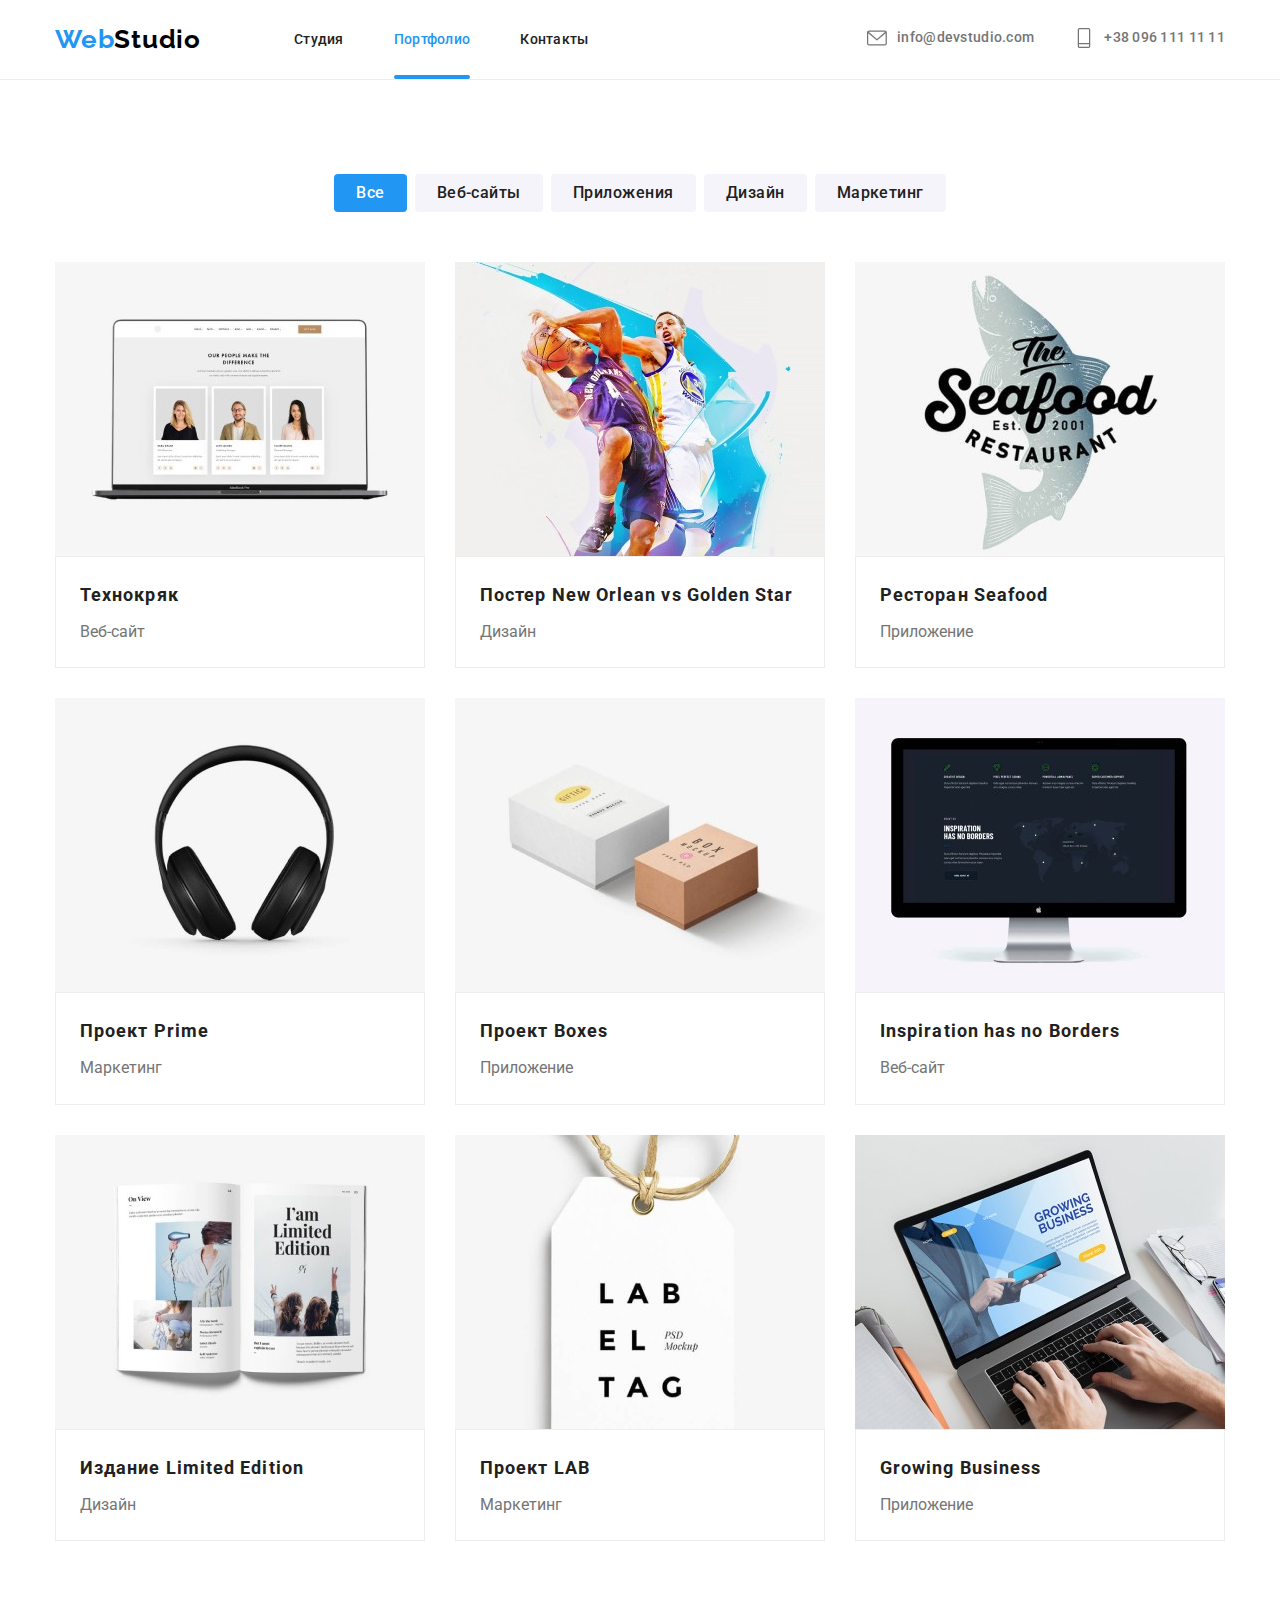
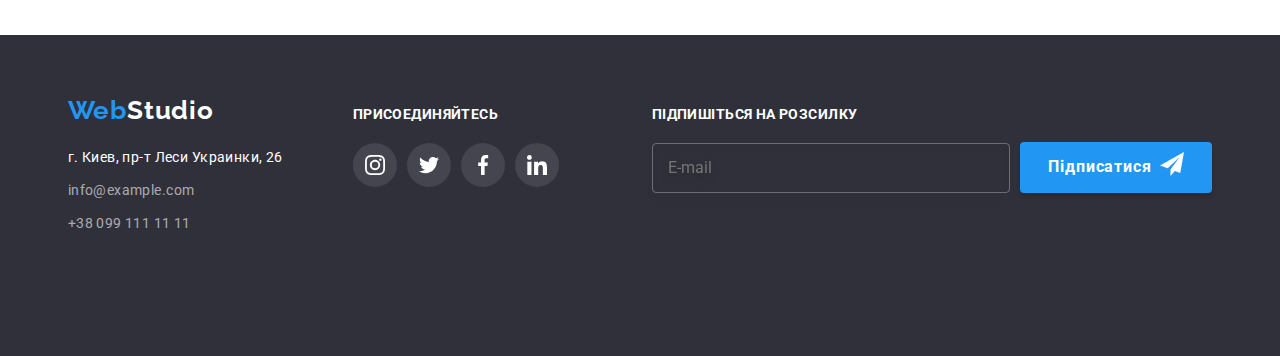
==== commit cdaf75dc: "ready_hm_21_08" ====
--- a/portfolio.html
+++ b/portfolio.html
@@ -21,7 +21,6 @@
     />
     <!--Normalize End-->
     <link rel="stylesheet" href="./css/main.min.css" />
-    <link rel="stylesheet" href="./css/styles.css" />
   </head>
   <body>
     <!-- Header section  -->
@@ -30,6 +29,11 @@
         <a class="logo header__logo link" href="index.html">
           <span class="logo-text">Web</span><span class="logo-text-second-black">Studio</span>
         </a>
+        <button class="menu-btn" type="button" data-menu-open>
+          <svg width="40" height="40">
+            <use href="./image/icon/icons.svg#icon-menu"></use>
+          </svg>
+        </button>
         <nav class="nav">
           <ul class="nav__list list">
             <li class="nav__item">
@@ -99,24 +103,23 @@
             <li class="card">
               <a class="functional__about-link link" href="">
                 <div class="project-thumb">
-
-                  <img
-                class="project-image"
-                srcset="
-                ./image/project/w/p-img-1-354.jpg 354w,
-                ./image/project/w/p-img-1-370.jpg 370w,
-                ./image/project/w/p-img-1-450.jpg 450w,
-                ./image/project/w/p-img-1-708.jpg 708w,
-                ./image/project/w/p-img-1-740.jpg 740w,
-                ./image/project/w/p-img-1-900.jpg 900w
-                "
-                sizes="(min-width: 1200px) 370px, (min-width: 768px) 354px, 100vw,"
-                src="./image/project/w/p-img-1-370.jpg"
-                width="450"
-                height="260"
-                alt="Веб-сайт"
-              />
-                           <div class="overlay-project">
+                  <img
+                    class="project-image"
+                    srcset="
+                      ./image/project/w/p-img-1-354.jpg 354w,
+                      ./image/project/w/p-img-1-370.jpg 370w,
+                      ./image/project/w/p-img-1-450.jpg 450w,
+                      ./image/project/w/p-img-1-708.jpg 708w,
+                      ./image/project/w/p-img-1-740.jpg 740w,
+                      ./image/project/w/p-img-1-900.jpg 900w
+                    "
+                    sizes="(min-width: 1200px) 370px, (min-width: 768px) 354px, 100vw"
+                    src="./image/project/w/p-img-1-370.jpg"
+                    width="450"
+                    height="260"
+                    alt="Веб-сайт"
+                  />
+                  <div class="overlay-project">
                     <p class="overlay-project-text">
                       Ресурс предлагает комплексные предложения с разным уровнем функционала и
                       сервисов. Все это позволит посетителю получить исчерпывающие сведения о
@@ -134,22 +137,22 @@
               <a class="functional__about-link link" href="">
                 <div class="project-thumb">
                   <img
-                  class="project-image"
-                  srcset="
-                  ./image/project/w/p-img-2-354.jpg 354w,
-                  ./image/project/w/p-img-2-370.jpg 370w,
-                  ./image/project/w/p-img-2-450.jpg 450w,
-                  ./image/project/w/p-img-2-708.jpg 708w,
-                  ./image/project/w/p-img-2-740.jpg 740w,
-                  ./image/project/w/p-img-2-900.jpg 900w
-                  "
-                  sizes="(min-width: 1200px) 370px, (min-width: 768px) 354px, 100vw,"
-                  src="./image/project/w/p-img-1-370.jpg"
-                  width="450"
-                  height="260"
-                  alt="Дизайн"
-                />
-                
+                    class="project-image"
+                    srcset="
+                      ./image/project/w/p-img-2-354.jpg 354w,
+                      ./image/project/w/p-img-2-370.jpg 370w,
+                      ./image/project/w/p-img-2-450.jpg 450w,
+                      ./image/project/w/p-img-2-708.jpg 708w,
+                      ./image/project/w/p-img-2-740.jpg 740w,
+                      ./image/project/w/p-img-2-900.jpg 900w
+                    "
+                    sizes="(min-width: 1200px) 370px, (min-width: 768px) 354px, 100vw"
+                    src="./image/project/w/p-img-1-370.jpg"
+                    width="450"
+                    height="260"
+                    alt="Дизайн"
+                  />
+
                   <div class="overlay-project">
                     <p class="overlay-project-text">
                       Ресурс предлагает комплексные предложения с разным уровнем функционала и
@@ -169,22 +172,22 @@
               <a class="functional__about-link link" href="">
                 <div class="project-thumb">
                   <img
-                  class="project-image"
-                  srcset="
-                  ./image/project/w/p-img-3-354.jpg 354w,
-                  ./image/project/w/p-img-3-370.jpg 370w,
-                  ./image/project/w/p-img-3-450.jpg 450w,
-                  ./image/project/w/p-img-3-708.jpg 708w,
-                  ./image/project/w/p-img-3-740.jpg 740w,
-                  ./image/project/w/p-img-3-900.jpg 900w
-                  "
-                  sizes="(min-width: 1200px) 370px, (min-width: 768px) 354px, 100vw,"
-                  src="./image/project/w/p-img-1-370.jpg"
-                  width="450"
-                  height="260"
-                  alt="Приложение"
-                />
-                
+                    class="project-image"
+                    srcset="
+                      ./image/project/w/p-img-3-354.jpg 354w,
+                      ./image/project/w/p-img-3-370.jpg 370w,
+                      ./image/project/w/p-img-3-450.jpg 450w,
+                      ./image/project/w/p-img-3-708.jpg 708w,
+                      ./image/project/w/p-img-3-740.jpg 740w,
+                      ./image/project/w/p-img-3-900.jpg 900w
+                    "
+                    sizes="(min-width: 1200px) 370px, (min-width: 768px) 354px, 100vw"
+                    src="./image/project/w/p-img-1-370.jpg"
+                    width="450"
+                    height="260"
+                    alt="Приложение"
+                  />
+
                   <div class="overlay-project">
                     <p class="overlay-project-text">
                       Ресурс предлагает комплексные предложения с разным уровнем функционала и
@@ -203,22 +206,22 @@
               <a class="functional__about-link link" href="">
                 <div class="project-thumb">
                   <img
-                  class="project-image"
-                  srcset="
-                  ./image/project/w/p-img-4-354.jpg 354w,
-                  ./image/project/w/p-img-4-370.jpg 370w,
-                  ./image/project/w/p-img-4-450.jpg 450w,
-                  ./image/project/w/p-img-4-708.jpg 708w,
-                  ./image/project/w/p-img-4-740.jpg 740w,
-                  ./image/project/w/p-img-4-900.jpg 900w
-                  "
-                  sizes="(min-width: 1200px) 370px, (min-width: 768px) 354px, 100vw,"
-                  src="./image/project/w/p-img-1-370.jpg"
-                  width="450"
-                  height="260"
-                  alt="Маркетинг"
-                />
-                  
+                    class="project-image"
+                    srcset="
+                      ./image/project/w/p-img-4-354.jpg 354w,
+                      ./image/project/w/p-img-4-370.jpg 370w,
+                      ./image/project/w/p-img-4-450.jpg 450w,
+                      ./image/project/w/p-img-4-708.jpg 708w,
+                      ./image/project/w/p-img-4-740.jpg 740w,
+                      ./image/project/w/p-img-4-900.jpg 900w
+                    "
+                    sizes="(min-width: 1200px) 370px, (min-width: 768px) 354px, 100vw"
+                    src="./image/project/w/p-img-1-370.jpg"
+                    width="450"
+                    height="260"
+                    alt="Маркетинг"
+                  />
+
                   <div class="overlay-project">
                     <p class="overlay-project-text">
                       Ресурс предлагает комплексные предложения с разным уровнем функционала и
@@ -237,22 +240,22 @@
               <a class="functional__about-link link" href="">
                 <div class="project-thumb">
                   <img
-                  class="project-image"
-                  srcset="
-                  ./image/project/w/p-img-5-354.jpg 354w,
-                  ./image/project/w/p-img-5-370.jpg 370w,
-                  ./image/project/w/p-img-5-450.jpg 450w,
-                  ./image/project/w/p-img-5-708.jpg 708w,
-                  ./image/project/w/p-img-5-740.jpg 740w,
-                  ./image/project/w/p-img-5-900.jpg 900w
-                  "
-                  sizes="(min-width: 1200px) 370px, (min-width: 768px) 354px, 100vw,"
-                  src="./image/project/w/p-img-1-370.jpg"
-                  width="450"
-                  height="260"
-                  alt="Приложение"
-                />
-                 
+                    class="project-image"
+                    srcset="
+                      ./image/project/w/p-img-5-354.jpg 354w,
+                      ./image/project/w/p-img-5-370.jpg 370w,
+                      ./image/project/w/p-img-5-450.jpg 450w,
+                      ./image/project/w/p-img-5-708.jpg 708w,
+                      ./image/project/w/p-img-5-740.jpg 740w,
+                      ./image/project/w/p-img-5-900.jpg 900w
+                    "
+                    sizes="(min-width: 1200px) 370px, (min-width: 768px) 354px, 100vw"
+                    src="./image/project/w/p-img-1-370.jpg"
+                    width="450"
+                    height="260"
+                    alt="Приложение"
+                  />
+
                   <div class="overlay-project">
                     <p class="overlay-project-text">
                       Ресурс предлагает комплексные предложения с разным уровнем функционала и
@@ -271,22 +274,22 @@
               <a class="functional__about-link link" href="">
                 <div class="project-thumb">
                   <img
-                  class="project-image"
-                  srcset="
-                  ./image/project/w/p-img-6-354.jpg 354w,
-                  ./image/project/w/p-img-6-370.jpg 370w,
-                  ./image/project/w/p-img-6-450.jpg 450w,
-                  ./image/project/w/p-img-6-708.jpg 708w,
-                  ./image/project/w/p-img-6-740.jpg 740w,
-                  ./image/project/w/p-img-6-900.jpg 900w
-                  "
-                  sizes="(min-width: 1200px) 370px, (min-width: 768px) 354px, 100vw,"
-                  src="./image/project/w/p-img-1-370.jpg"
-                  width="450"
-                  height="260"
-                  alt="Веб-сайт"
-                />
-                
+                    class="project-image"
+                    srcset="
+                      ./image/project/w/p-img-6-354.jpg 354w,
+                      ./image/project/w/p-img-6-370.jpg 370w,
+                      ./image/project/w/p-img-6-450.jpg 450w,
+                      ./image/project/w/p-img-6-708.jpg 708w,
+                      ./image/project/w/p-img-6-740.jpg 740w,
+                      ./image/project/w/p-img-6-900.jpg 900w
+                    "
+                    sizes="(min-width: 1200px) 370px, (min-width: 768px) 354px, 100vw"
+                    src="./image/project/w/p-img-1-370.jpg"
+                    width="450"
+                    height="260"
+                    alt="Веб-сайт"
+                  />
+
                   <div class="overlay-project">
                     <p class="overlay-project-text">
                       Ресурс предлагает комплексные предложения с разным уровнем функционала и
@@ -305,22 +308,22 @@
               <a class="functional__about-link link" href="">
                 <div class="project-thumb">
                   <img
-                  class="project-image"
-                  srcset="
-                  ./image/project/w/p-img-7-354.jpg 354w,
-                  ./image/project/w/p-img-7-370.jpg 370w,
-                  ./image/project/w/p-img-7-450.jpg 450w,
-                  ./image/project/w/p-img-7-708.jpg 708w,
-                  ./image/project/w/p-img-7-740.jpg 740w,
-                  ./image/project/w/p-img-7-900.jpg 900w
-                  "
-                  sizes="(min-width: 1200px) 370px, (min-width: 768px) 354px, 100vw,"
-                  src="./image/project/w/p-img-1-370.jpg"
-                  width="450"
-                  height="260"
-                  alt="Дизайн"
-                />
-                  
+                    class="project-image"
+                    srcset="
+                      ./image/project/w/p-img-7-354.jpg 354w,
+                      ./image/project/w/p-img-7-370.jpg 370w,
+                      ./image/project/w/p-img-7-450.jpg 450w,
+                      ./image/project/w/p-img-7-708.jpg 708w,
+                      ./image/project/w/p-img-7-740.jpg 740w,
+                      ./image/project/w/p-img-7-900.jpg 900w
+                    "
+                    sizes="(min-width: 1200px) 370px, (min-width: 768px) 354px, 100vw"
+                    src="./image/project/w/p-img-1-370.jpg"
+                    width="450"
+                    height="260"
+                    alt="Дизайн"
+                  />
+
                   <div class="overlay-project">
                     <p class="overlay-project-text">
                       Ресурс предлагает комплексные предложения с разным уровнем функционала и
@@ -339,22 +342,22 @@
               <a class="functional__about-link link" href="">
                 <div class="project-thumb">
                   <img
-                  class="project-image"
-                  srcset="
-                  ./image/project/w/p-img-8-354.jpg 354w,
-                  ./image/project/w/p-img-8-370.jpg 370w,
-                  ./image/project/w/p-img-8-450.jpg 450w,
-                  ./image/project/w/p-img-8-708.jpg 708w,
-                  ./image/project/w/p-img-8-740.jpg 740w,
-                  ./image/project/w/p-img-8-900.jpg 900w
-                  "
-                  sizes="(min-width: 1200px) 370px, (min-width: 768px) 354px, 100vw,"
-                  src="./image/project/w/p-img-1-370.jpg"
-                  width="450"
-                  height="260"
-                  alt="Маркетинг"
-                />
-                  
+                    class="project-image"
+                    srcset="
+                      ./image/project/w/p-img-8-354.jpg 354w,
+                      ./image/project/w/p-img-8-370.jpg 370w,
+                      ./image/project/w/p-img-8-450.jpg 450w,
+                      ./image/project/w/p-img-8-708.jpg 708w,
+                      ./image/project/w/p-img-8-740.jpg 740w,
+                      ./image/project/w/p-img-8-900.jpg 900w
+                    "
+                    sizes="(min-width: 1200px) 370px, (min-width: 768px) 354px, 100vw"
+                    src="./image/project/w/p-img-1-370.jpg"
+                    width="450"
+                    height="260"
+                    alt="Маркетинг"
+                  />
+
                   <div class="overlay-project">
                     <p class="overlay-project-text">
                       Ресурс предлагает комплексные предложения с разным уровнем функционала и
@@ -373,22 +376,22 @@
               <a class="functional__about-link link" href="">
                 <div class="project-thumb">
                   <img
-                  class="project-image"
-                  srcset="
-                  ./image/project/w/p-img-9-354.jpg 354w,
-                  ./image/project/w/p-img-9-370.jpg 370w,
-                  ./image/project/w/p-img-9-450.jpg 450w,
-                  ./image/project/w/p-img-9-708.jpg 708w,
-                  ./image/project/w/p-img-9-740.jpg 740w,
-                  ./image/project/w/p-img-9-900.jpg 900w
-                  "
-                  sizes="(min-width: 1200px) 370px, (min-width: 768px) 354px, 100vw,"
-                  src="./image/project/w/p-img-1-370.jpg"
-                  width="450"
-                  height="260"
-                  alt="Приложение"
-                />
-                  
+                    class="project-image"
+                    srcset="
+                      ./image/project/w/p-img-9-354.jpg 354w,
+                      ./image/project/w/p-img-9-370.jpg 370w,
+                      ./image/project/w/p-img-9-450.jpg 450w,
+                      ./image/project/w/p-img-9-708.jpg 708w,
+                      ./image/project/w/p-img-9-740.jpg 740w,
+                      ./image/project/w/p-img-9-900.jpg 900w
+                    "
+                    sizes="(min-width: 1200px) 370px, (min-width: 768px) 354px, 100vw"
+                    src="./image/project/w/p-img-1-370.jpg"
+                    width="450"
+                    height="260"
+                    alt="Приложение"
+                  />
+
                   <div class="overlay-project">
                     <p class="overlay-project-text">
                       Ресурс предлагает комплексные предложения с разным уровнем функционала и
@@ -506,5 +509,55 @@
         </div>
       </div>
     </footer>
+    <!-- Mobile menu -->
+    <div class="menu-overlay is-hidden" data-menu>
+      <div class="menu-container is-open">
+        <button class="menu-btn" type="button" data-menu-close>
+          <svg width="40" height="40">
+            <use href="./image/icon/icons.svg#icon-close_menu"></use>
+          </svg>
+        </button>
+        <ul class="mobile-nav list">
+          <li class="mobile-nav-item">
+            <a href="#features" class="mobile-link link">Студия</a>
+          </li>
+          <li class="mobile-nav-item">
+            <a href="portfolio.html" class="mobile-link link">Портфолио</a>
+          </li>
+          <li class="mobile-nav-item">
+            <a href="#contacts" class="mobile-link link">Контакты</a>
+          </li>
+        </ul>
+        <div class="mobile-contacts">
+          <ul class="mobile-contacts-call list">
+            <li class="mobile-contacts-item">
+              <a class="mobile-contacts-link menu-phone link" href="+380961111111"
+                >+38 096 111 11 11</a
+              >
+            </li>
+            <li class="mobile-contacts-item">
+              <a class="mobile-contacts-link link" href="mailto:info@devstudio.com"
+                >info@devstudio.com</a
+              >
+            </li>
+          </ul>
+        </div>
+        <ul class="mobile-socilas list">
+          <li class="mobile-socilas-item">
+            <a href="" class="mobile-socilas-link link">Instagram</a>
+          </li>
+          <li class="mobile-socilas-item">
+            <a href="" class="mobile-socilas-link link">Twitter</a>
+          </li>
+          <li class="mobile-socilas-item">
+            <a href="" class="mobile-socilas-link link">Facebook</a>
+          </li>
+          <li class="mobile-socilas-item">
+            <a href="" class="mobile-socilas-link link">LinkedIn</a>
+          </li>
+        </ul>
+      </div>
+    </div>
+    <script src="./js/modal.js"></script>
   </body>
 </html>
--- a/css/main.min.css
+++ b/css/main.min.css
@@ -1 +1 @@
-:root{--main-font: "Roboto", sans-serif;--secondary-font: "Raleway", sans-serif;--main-txt-cl: #212121;--accent-txt-cl: #757575;--link-txt-cl: #2196f3;--dark-bg-color: #2f303a;--animation: 250ms cubic-bezier(0.4, 0, 0.2, 1)}.visually-hidden{position:absolute;white-space:nowrap;width:1px;height:1px;overflow:hidden;border:0;padding:0;clip:rect(0 0 0 0);-webkit-clip-path:inset(50%);clip-path:inset(50%);margin:-1px}body{font-family:var(--main-font);color:var(--main-txt-cl)}h1,h2,h3,h4,h5,h6,p{margin:0}img{display:block;max-width:100%;height:auto;-o-object-fit:cover;object-fit:cover;-o-object-position:center;object-position:center}.link{text-decoration:none;color:currentColor}.list{list-style:none;padding:0}.container{padding-left:15px;padding-right:15px;margin-left:auto;margin-right:auto}@media screen and (min-width: 480px){.container{max-width:480px}}@media screen and (min-width: 768px){.container{max-width:768px}}@media screen and (min-width: 1200px){.container{max-width:1200px}}.logo-text-second-black{font-family:var(--secondary-font);font-weight:700;font-size:26px;line-height:1.2;letter-spacing:.03em;color:#000}.logo-text{font-family:var(--secondary-font);font-weight:700;font-size:26px;line-height:1.2;letter-spacing:.03em;color:var(--link-txt-cl)}.logo-text-second-white{font-family:var(--secondary-font);font-weight:700;font-size:26px;line-height:1.2;letter-spacing:.03em;color:#fff}.second-title{color:var(--main-txt-cl);font-weight:700;font-size:28px;line-height:1.2;text-align:center;letter-spacing:.03em;margin-bottom:50px}@media screen and (min-width: 1200px){.second-title{font-size:36px}}.socials{display:-webkit-box;display:-ms-flexbox;display:flex;-webkit-box-align:center;-ms-flex-align:center;align-items:center;-webkit-box-pack:center;-ms-flex-pack:center;justify-content:center;gap:10px;margin-top:16px}.socials-link{display:-webkit-box;display:-ms-flexbox;display:flex;-webkit-box-align:center;-ms-flex-align:center;align-items:center;-webkit-box-pack:center;-ms-flex-pack:center;justify-content:center;width:44px;height:44px;color:#afb1b8;background-color:#fff;border-radius:50%;-webkit-transition:background-color var(--animation);transition:background-color var(--animation)}.socials-link:hover,.socials-link:focus{background-color:var(--link-txt-cl)}.socials-icon{fill:currentColor;-webkit-transition:fill var(--animation);transition:fill var(--animation)}.socials-link:hover .socials-icon{fill:#fff}.socials-link:focus .socials-icon{fill:#fff}.backdrop{position:fixed;top:0;left:0;width:100%;height:100%;z-index:1000;background-color:rgba(0,0,0,.2);opacity:1;visibility:visible;pointer-events:initial;-webkit-transition:opacity 250ms ease-out,visibility 250ms ease-out;transition:opacity 250ms ease-out,visibility 250ms ease-out}.backdrop.is-hidden{opacity:0;visibility:hidden;pointer-events:none}.modal{position:absolute;top:50%;left:50%;-webkit-transform:translate(-50%, -50%) scale(1) rotate(0);transform:translate(-50%, -50%) scale(1) rotate(0);width:450px;height:609px;padding:50px 30px;background:#fff;border-radius:4px;-webkit-box-shadow:0px 1px 3px rgba(0,0,0,.12),0px 1px 1px rgba(0,0,0,.14),0px 2px 1px rgba(0,0,0,.2);box-shadow:0px 1px 3px rgba(0,0,0,.12),0px 1px 1px rgba(0,0,0,.14),0px 2px 1px rgba(0,0,0,.2)}@media screen and (min-width: 1200px){.modal{width:530px;height:581px}}.modal-btn{position:absolute;top:10px;right:10px;display:-webkit-box;display:-ms-flexbox;display:flex;-webkit-box-align:center;-ms-flex-align:center;align-items:center;-webkit-box-pack:center;-ms-flex-pack:center;justify-content:center;width:30px;height:30px;padding:0;border-radius:50%;background-color:rgba(0,0,0,0);border:1px solid rgba(0,0,0,.1);cursor:pointer;-webkit-transition:fill var(--animation);transition:fill var(--animation)}.modal-btn:hover,.modal-btn:focus{fill:var(--link-txt-cl)}.register-form{text-align:center}.register-form-title{display:block;-webkit-box-align:center;-ms-flex-align:center;align-items:center;margin-bottom:12px;font-weight:700;font-size:20px;line-height:1.5;text-align:center;letter-spacing:.03em;color:var(--main-txt-cl)}@media screen and (min-width: 1200px){.register-form-title{line-height:1.15}}.register-form-group{display:-webkit-box;display:-ms-flexbox;display:flex;-webkit-box-orient:vertical;-webkit-box-direction:normal;-ms-flex-direction:column;flex-direction:column}.register-form-wrap{position:relative;display:block;margin-bottom:10px}.register-form-wrap:last-child{margin-bottom:0}.register-form-label{display:block;text-align:left;margin-bottom:4px;font-size:12px;line-height:.85;letter-spacing:.01em;color:#757575}.register-form-input{width:100%;border:1px solid rgba(33,33,33,.2);border-radius:4px;padding:12px;padding-left:42px;outline:rgba(0,0,0,0);cursor:pointer;-webkit-transition:border-color var(--animation);transition:border-color var(--animation)}.register-form-input:hover,.register-form-input:focus-within{border-color:var(--link-txt-cl)}.register-form-input:hover+.register-form-icon,.register-form-input:focus-within+.register-form-icon{fill:var(--link-txt-cl)}.register-form-message{width:100%;border:1px solid rgba(33,33,33,.2);border-radius:4px;padding:12px;padding-left:42px;outline:rgba(0,0,0,0);cursor:pointer;-webkit-transition:border-color var(--animation);transition:border-color var(--animation)}.register-form-message:hover,.register-form-message:focus-within{border-color:var(--link-txt-cl)}.register-form-message{height:120px;width:100%;resize:none;margin-bottom:20px;padding:12px 16px}.register-form-message::-webkit-input-placeholder{font-size:12px;line-height:1.16;letter-spacing:.01em;color:rgba(117,117,117,.5)}.register-form-message::-moz-placeholder{font-size:12px;line-height:1.16;letter-spacing:.01em;color:rgba(117,117,117,.5)}.register-form-message:-ms-input-placeholder{font-size:12px;line-height:1.16;letter-spacing:.01em;color:rgba(117,117,117,.5)}.register-form-message::-ms-input-placeholder{font-size:12px;line-height:1.16;letter-spacing:.01em;color:rgba(117,117,117,.5)}.register-form-message::placeholder{font-size:12px;line-height:1.16;letter-spacing:.01em;color:rgba(117,117,117,.5)}.register-form-icon{position:absolute;top:55%;left:3%;-webkit-transition:fill var(--animation);transition:fill var(--animation)}.register-form-agreement{display:-webkit-box;display:-ms-flexbox;display:flex;-webkit-box-align:center;-ms-flex-align:center;align-items:center;-webkit-box-pack:center;-ms-flex-pack:center;justify-content:center;gap:8px;margin-bottom:30px}.register-form-agreement-text{font-size:12px;line-height:1.16;letter-spacing:.03em;color:#757575;-webkit-user-select:none;-moz-user-select:none;-ms-user-select:none;user-select:none;text-underline-position:under}@media screen and (min-width: 1200px){.register-form-agreement-text{font-size:14px;line-height:1.71}}.register-form-agreement-link{color:var(--link-txt-cl)}.register-checkbox:checked+.register-icon .register-icon-uncheck{opacity:0;-webkit-transition:opacity var(--animation);transition:opacity var(--animation)}.register-icon-check{opacity:0;-webkit-transition:opacity var(--animation);transition:opacity var(--animation)}.register-checkbox:checked+.register-icon .register-icon-check{opacity:1}.register-form-agreement:focus-within>.register-icon{outline:2px solid #212121;border-radius:2px}.register-form-btn{display:-webkit-inline-box;display:-ms-inline-flexbox;display:inline-flex;-webkit-box-align:center;-ms-flex-align:center;align-items:center;-webkit-box-pack:center;-ms-flex-pack:center;justify-content:center;padding:10px 52px;background-color:#2196f3;-webkit-box-shadow:0px 4px 4px rgba(0,0,0,.15);box-shadow:0px 4px 4px rgba(0,0,0,.15);border-radius:4px;border:none;cursor:pointer;color:#fff;font-weight:700;font-size:16px;line-height:1.8}.register-form-btn:hover,.register-form-btn:focus{background-color:#188ce8}.menu-btn{margin-left:auto;display:-webkit-inline-box;display:-ms-inline-flexbox;display:inline-flex;-webkit-box-align:center;-ms-flex-align:center;align-items:center;-webkit-box-pack:center;-ms-flex-pack:center;justify-content:center;width:40px;height:40px;padding:0;background-color:rgba(0,0,0,0);border:none;cursor:pointer}@media screen and (min-width: 768px){.menu-btn{display:none}}.menu-overlay .menu-btn{position:absolute;top:48px;right:30px}.menu-overlay{position:fixed;top:0;left:0;z-index:100;width:100%;height:100%;background:#fff;-webkit-box-shadow:0px 4px 8px rgba(0,0,0,.04),0px 2px 4px rgba(0,0,0,.08),0px 1px 3px rgba(0,0,0,.16);box-shadow:0px 4px 8px rgba(0,0,0,.04),0px 2px 4px rgba(0,0,0,.08),0px 1px 3px rgba(0,0,0,.16)}@media screen and (min-width: 768px){.menu-overlay{display:none}}.menu-overlay.is-hidden{opacity:0;pointer-events:none;visibility:hidden}.menu-overlay.is-open{opacity:1;visibility:visible;pointer-events:initial}.menu-container{display:-webkit-box;display:-ms-flexbox;display:flex;-webkit-box-orient:vertical;-webkit-box-direction:normal;-ms-flex-direction:column;flex-direction:column;margin-left:auto;max-width:100%;height:100%;background-color:#fff;padding:48px 40px;-webkit-transform:translateX(100%);transform:translateX(100%);-webkit-transition:-webkit-transform var(--animation);transition:-webkit-transform var(--animation);transition:transform var(--animation);transition:transform var(--animation), -webkit-transform var(--animation)}.menu-overlay.is-open .menu-container{-webkit-transform:translateX(0);transform:translateX(0)}.mobile-nav{margin-bottom:auto}.mobile-contacts{margin-bottom:64px;display:-webkit-box;display:-ms-flexbox;display:flex;-webkit-box-orient:vertical;-webkit-box-direction:normal;-ms-flex-direction:column;flex-direction:column}.mobile-link{font-weight:500;font-size:40px;line-height:1.17;letter-spacing:.02em;color:#212121}.mobile-nav-item:not(:last-child){margin-bottom:24px}.mobile-contacts-link{font-weight:500;font-size:24px;line-height:1.16;letter-spacing:.02em;color:#757575}.menu-phone{font-weight:500;font-size:34px;line-height:1.17;letter-spacing:.02em;color:#2196f3}.mobile-contacts-item:not(:last-child){margin-bottom:32px}.mobile-socilas{display:-webkit-box;display:-ms-flexbox;display:flex;-ms-flex-wrap:wrap;flex-wrap:wrap;gap:10px}.mobile-socilas-link{font-weight:500;font-size:18px;line-height:1.2;letter-spacing:.02em;color:#2196f3}.mobile-socilas-item:not(:last-child) .mobile-socilas-link{display:-webkit-box;display:-ms-flexbox;display:flex;padding-right:10px;border-right:1px solid rgba(33,33,33,.2)}.header{border-bottom:1px solid #ececec}.header__container{display:-webkit-box;display:-ms-flexbox;display:flex;-webkit-box-align:center;-ms-flex-align:center;align-items:center}.header__logo{margin-right:88px;padding-top:32px;padding-bottom:32px}@media screen and (min-width: 768px){.header__logo{padding-top:0;padding-bottom:0}}@media screen and (min-width: 1200px){.header__logo{margin-right:93px;padding-top:32px;padding-bottom:32px}}.nav{display:none;margin-right:auto}@media screen and (min-width: 768px){.nav{display:-webkit-box;display:-ms-flexbox;display:flex;-webkit-box-align:center;-ms-flex-align:center;align-items:center;-webkit-box-pack:center;-ms-flex-pack:center;justify-content:center;margin-right:auto}}.nav__list{display:-webkit-box;display:-ms-flexbox;display:flex;margin-top:0;margin-bottom:0}.nav__item{margin-right:50px}.nav__item:last-child{margin-right:0}.nav__list--item{padding-top:32px;padding-bottom:32px;display:block}.nav__link{font-weight:500;font-size:14px;line-height:1.1;letter-spacing:.02em;color:var(--main-txt-cl);-webkit-transition:color var(--animation);transition:color var(--animation)}.nav__link:hover,.nav__link:focus{color:var(--link-txt-cl)}.nav__link--current{position:relative;color:var(--link-txt-cl)}.nav__link--current::after{content:"";position:absolute;bottom:0px;left:0;display:block;width:100%;height:4px;border-radius:2px;background-color:var(--link-txt-cl)}.header__contacts{display:none}@media screen and (min-width: 768px){.header__contacts{display:block;gap:10px}}@media screen and (min-width: 1200px){.header__contacts{display:-webkit-box;display:-ms-flexbox;display:flex;-ms-flex-wrap:wrap;flex-wrap:wrap;-webkit-box-align:center;-ms-flex-align:center;align-items:center;-webkit-box-pack:center;-ms-flex-pack:center;justify-content:center;margin-top:0;margin-bottom:0}}.header__contacts .link{font-weight:500;font-size:14px;line-height:1.1;letter-spacing:.02em;color:#757575;-webkit-transition:color var(--animation);transition:color var(--animation)}@media screen and (min-width: 1200px){.header__contacts__item:last-child{margin-bottom:0px;margin-left:30px}}.header__contacts .link:hover,.link:focus{color:var(--link-txt-cl)}.header__contacts__link{display:-webkit-inline-box;display:-ms-inline-flexbox;display:inline-flex;-webkit-box-align:center;-ms-flex-align:center;align-items:center}.header__contacts__icon{margin-right:10px;fill:currentColor}.hero{background-color:var(--dark-bg-color);padding-top:200px;padding-bottom:200px}.hero__container{-webkit-box-align:center;-ms-flex-align:center;align-items:center}.overlay{max-width:1600px;margin-left:auto;margin-right:auto;background-position:center;background-image:-webkit-gradient(linear, left top, right top, from(rgba(47, 48, 58, 0.4)), to(rgba(47, 48, 58, 0.4))),url("../image/background/Back-img@1x_sm.png");background-image:linear-gradient(to right, rgba(47, 48, 58, 0.4), rgba(47, 48, 58, 0.4)),url("../image/background/Back-img@1x_sm.png")}@media(min-device-pixel-ratio: 2),(-webkit-min-device-pixel-ratio: 2),(min-resolution: 192dpi),(min-resolution: 2dppx){.overlay{background-image:-webkit-gradient(linear, left top, right top, from(rgba(47, 48, 58, 0.4)), to(rgba(47, 48, 58, 0.4))),url("../image/background/Back-img@2x_sm.png");background-image:linear-gradient(to right, rgba(47, 48, 58, 0.4), rgba(47, 48, 58, 0.4)),url("../image/background/Back-img@2x_sm.png")}}@media screen and (min-width: 768px){.overlay{background-image:-webkit-gradient(linear, left top, right top, from(rgba(47, 48, 58, 0.4)), to(rgba(47, 48, 58, 0.4))),url("../image/background/Back-img@1x_md.png");background-image:linear-gradient(to right, rgba(47, 48, 58, 0.4), rgba(47, 48, 58, 0.4)),url("../image/background/Back-img@1x_md.png")}}@media screen and (min-width: 768px)and (min-device-pixel-ratio: 2),screen and (min-width: 768px)and (-webkit-min-device-pixel-ratio: 2),screen and (min-width: 768px)and (min-resolution: 192dpi),screen and (min-width: 768px)and (min-resolution: 2dppx){.overlay{background-image:-webkit-gradient(linear, left top, right top, from(rgba(47, 48, 58, 0.4)), to(rgba(47, 48, 58, 0.4))),url("../image/background/Back-img@2x_md.png");background-image:linear-gradient(to right, rgba(47, 48, 58, 0.4), rgba(47, 48, 58, 0.4)),url("../image/background/Back-img@2x_md.png")}}@media screen and (min-width: 768px){.overlay{background-image:-webkit-gradient(linear, left top, right top, from(rgba(47, 48, 58, 0.4)), to(rgba(47, 48, 58, 0.4))),url("../image/background/Back-img@1x_lg.png");background-image:linear-gradient(to right, rgba(47, 48, 58, 0.4), rgba(47, 48, 58, 0.4)),url("../image/background/Back-img@1x_lg.png")}}@media screen and (min-width: 768px)and (min-device-pixel-ratio: 2),screen and (min-width: 768px)and (-webkit-min-device-pixel-ratio: 2),screen and (min-width: 768px)and (min-resolution: 192dpi),screen and (min-width: 768px)and (min-resolution: 2dppx){.overlay{background-image:-webkit-gradient(linear, left top, right top, from(rgba(47, 48, 58, 0.4)), to(rgba(47, 48, 58, 0.4))),url("../image/background/Back-img@2x_lg.png");background-image:linear-gradient(to right, rgba(47, 48, 58, 0.4), rgba(47, 48, 58, 0.4)),url("../image/background/Back-img@2x_lg.png")}}.hero__title{max-width:696px;margin-left:auto;margin-right:auto;margin-bottom:30px;font-weight:900;font-size:26px;line-height:42px;text-align:center;letter-spacing:.06em;text-transform:uppercase;color:#fff}@media screen and (min-width: 1200px){.hero__title{font-size:44px;line-height:60px}}.hero__btn{display:-webkit-box;display:-ms-flexbox;display:flex;min-width:200px;min-height:50px;padding:9px 31px;margin-left:auto;margin-right:auto;font-family:inherit;font-weight:700;font-size:16px;line-height:1.9;letter-spacing:.06em;color:#fff;background-color:var(--link-txt-cl);-webkit-box-shadow:0px 4px 4px rgba(0,0,0,.15);box-shadow:0px 4px 4px rgba(0,0,0,.15);border-radius:4px;border:none;cursor:pointer;-webkit-transition:background-color var(--animation);transition:background-color var(--animation)}.hero__btn:hover,.hero__btn:focus{background-color:#188ce8}.features{padding-top:60px;padding-bottom:60px}@media screen and (min-width: 1200px){.features{padding-top:94px;padding-bottom:94px}}.features__list{margin-top:0;margin-bottom:0;display:-webkit-box;display:-ms-flexbox;display:flex;gap:30px;-ms-flex-wrap:wrap;flex-wrap:wrap}.features__item{width:450px}@media screen and (min-width: 768px){.features__item{width:354px}}@media screen and (min-width: 1200px){.features__item{width:270px}}.features__box{display:-webkit-box;display:-ms-flexbox;display:flex;-webkit-box-align:center;-ms-flex-align:center;align-items:center;-webkit-box-pack:center;-ms-flex-pack:center;justify-content:center;width:450px;height:120px;background-color:#f5f4fa}@media screen and (min-width: 768px){.features__box{width:354px}}@media screen and (min-width: 1200px){.features__box{width:270px}}.features__subtitle{margin-top:30px;margin-bottom:10px;text-align:center;color:var(--main-txt-cl);text-transform:uppercase;line-height:1.1;letter-spacing:.03em;font-size:14px}@media screen and (min-width: 768px){.features__subtitle{text-align:left}}@media screen and (min-width: 1200px){.features__subtitle{text-align:left}}.features__desc{color:var(--accent-txt-cl);font-size:14px;line-height:1.7;letter-spacing:.03em}.services{padding-bottom:94px}@media screen and (max-width: 1199px){.services{display:none}}.services__list{display:-webkit-box;display:-ms-flexbox;display:flex;gap:30px;margin-top:0;margin-bottom:0}.services__item{position:relative}.services__img-over{position:absolute;bottom:0;left:0;padding:27px 10px;width:100%;background-color:rgba(47,48,58,.8)}.services__img-title{font-weight:700;font-size:14px;line-height:1.1;text-align:center;letter-spacing:.03em;text-transform:uppercase;color:#fff}.team{background:#f5f4fa;padding-top:60px;padding-bottom:60px}@media screen and (min-width: 1200px){.team{padding-top:94px;padding-bottom:94px}}.team__list{display:-webkit-box;display:-ms-flexbox;display:flex;-ms-flex-wrap:wrap;flex-wrap:wrap;gap:30px;margin-top:0;margin-bottom:0}.team__item{width:450px}@media screen and (min-width: 768px){.team__item{width:354px}}@media screen and (min-width: 1200px){.team__item{width:270px}}.team__wrapper{padding-top:30px;padding-bottom:30px;padding-left:5px;padding-right:5px;border-top:none;background-color:#fff;-webkit-box-shadow:0px 1px 3px rgba(0,0,0,.12),0px 1px 1px rgba(0,0,0,.14),0px 2px 1px rgba(0,0,0,.2);box-shadow:0px 1px 3px rgba(0,0,0,.12),0px 1px 1px rgba(0,0,0,.14),0px 2px 1px rgba(0,0,0,.2)}.team__subtitle{font-weight:500;font-size:16px;line-height:1.2;text-align:center;letter-spacing:.03em;color:var(--main-txt-cl);margin-bottom:10px}.team__desc-about{color:var(--accent-txt-cl);font-size:16px;line-height:1.7;letter-spacing:.03em;text-align:center}.footer{background-color:var(--dark-bg-color);padding-top:60px;padding-bottom:60px}.footer__section{display:block;text-align:center;-webkit-box-pack:center;-ms-flex-pack:center;justify-content:center}@media screen and (min-width: 768px){.footer__section{display:-webkit-box;display:-ms-flexbox;display:flex;-webkit-box-align:baseline;-ms-flex-align:baseline;align-items:baseline;-ms-flex-wrap:wrap;flex-wrap:wrap}}@media screen and (min-width: 1200px){.footer__section{text-align:left}}.footer__logo{margin-right:0}.footer__contacts{margin-bottom:60px;text-align:center}@media screen and (min-width: 1200px){.footer__contacts{text-align:left}}@media screen and (min-width: 768px){.footer__contacts{margin-right:70px}}.footer__contacts-adress{font-style:normal;margin-top:20px}.footer__item{margin-top:0;margin-bottom:0;-webkit-transition:color var(--animation);transition:color var(--animation)}.footer__list{margin-bottom:9px}.footer__list:last-child{margin-bottom:0}.contacts-adress{font-size:14px;line-height:1.7;letter-spacing:.03em;color:#fff;margin-top:20px}.contacts-email,.contacts-phone{font-size:14px;line-height:1.7;letter-spacing:.03em;color:rgba(255,255,255,.6);margin-bottom:9px}.footer-item .link{-webkit-transition:color var(--animation);transition:color var(--animation)}.footer-item .link:hover,.link:focus{color:var(--link-txt-cl)}.footer__connect{display:-webkit-box;display:-ms-flexbox;display:flex;gap:10px;margin-top:20px;margin-bottom:0;text-align:center;-webkit-box-pack:center;-ms-flex-pack:center;justify-content:center}@media screen and (min-width: 480px){.footer__connect{margin-bottom:60px}}.footer-text{font-weight:700;font-size:14px;line-height:1.1;letter-spacing:.03em;text-transform:uppercase;color:#fff}.footer__connect-link{display:-webkit-box;display:-ms-flexbox;display:flex;-webkit-box-align:center;-ms-flex-align:center;align-items:center;-webkit-box-pack:center;-ms-flex-pack:center;justify-content:center;width:44px;height:44px;border-radius:50%;background-color:rgba(255,255,255,.1);-webkit-transition:background-color var(--animation);transition:background-color var(--animation)}.footer__connect-link:hover,.footer__connect-link:focus{background-color:var(--link-txt-cl)}.footer-icon{fill:#fff}.footer__connect-link:hover,.footer__connect-link:focus .footer-icon{fill:#fff}.container-footer{display:block;-webkit-box-pack:center;-ms-flex-pack:center;justify-content:center}@media screen and (min-width: 1200px){.container-footer{display:-webkit-box;display:-ms-flexbox;display:flex;-webkit-box-align:end;-ms-flex-align:end;align-items:flex-end}}@media screen and (min-width: 1200px){.footer-form{margin-left:93px;margin-right:10px}}.footer-text{margin-bottom:20px}.footer-imput{width:450px;height:50px;padding:15px;background-color:rgba(0,0,0,0);border:1px solid rgba(255,255,255,.3);-webkit-filter:drop-shadow(0px 4px 4px rgba(0, 0, 0, 0.15));filter:drop-shadow(0px 4px 4px rgba(0, 0, 0, 0.15));border-radius:4px;color:#fff;-webkit-transition:border-color var(--animation);transition:border-color var(--animation)}@media screen and (min-width: 1200px){.footer-imput{width:358px}}.footer-imput:hover,.footer-imput:focus-within{border-color:var(--link-txt-cl)}.footer-button{display:-webkit-box;display:-ms-flexbox;display:flex;text-align:center;-webkit-box-pack:center;-ms-flex-pack:center;justify-content:center;padding:10px 28px;gap:8px;font-family:inherit;font-weight:700;font-size:16px;line-height:1.9;letter-spacing:.06em;color:#fff;background-color:var(--link-txt-cl);-webkit-box-shadow:0px 4px 4px rgba(0,0,0,.15);box-shadow:0px 4px 4px rgba(0,0,0,.15);border-radius:4px;border:none;cursor:pointer;-webkit-transition:background-color var(--animation);transition:background-color var(--animation)}@media screen and (max-width: 1199px){.footer-button{margin-left:auto;margin-right:auto;margin-top:20px}}.footer-button:hover,.footer-button:focus{background-color:#188ce8}.footer-icon-button{fill:#fff}.clients{padding-top:60px;padding-bottom:60px}@media screen and (min-width: 1200px){.clients{padding-top:94px;padding-bottom:94px}}.clients__list{display:-webkit-box;display:-ms-flexbox;display:flex;-ms-flex-wrap:wrap;flex-wrap:wrap;-webkit-box-align:center;-ms-flex-align:center;align-items:center;-webkit-box-pack:center;-ms-flex-pack:center;justify-content:center;gap:30px;margin-top:50px;margin-top:0;margin-bottom:0}.clients__item{height:92px;width:210px}@media screen and (min-width: 768px){.clients__item{width:226px}}@media screen and (min-width: 1200px){.clients__item{width:170px}}.clients__link{display:-webkit-box;display:-ms-flexbox;display:flex;-webkit-box-align:center;-ms-flex-align:center;align-items:center;-webkit-box-pack:center;-ms-flex-pack:center;justify-content:center;height:92px;width:210px;border:1px solid #afb1b8;border-radius:4px;-webkit-transition:border-color var(--animation);transition:border-color var(--animation)}@media screen and (min-width: 768px){.clients__link{width:226px}}@media screen and (min-width: 1200px){.clients__link{width:170px}}.clients__link:hover,.clients__link:focus{border-color:var(--link-txt-cl)}.clients__link:focus .clients-icon{fill:var(--link-txt-cl)}.clients__link:hover .clients-icon{fill:var(--link-txt-cl)}.clients-icon{fill:#afb1b8;-webkit-transition:fill var(--animation);transition:fill var(--animation)}.functional{padding-top:60px;padding-bottom:60px}@media screen and (min-width: 1200px){.functional{padding-top:94px;padding-bottom:94px}}.functional__project{display:-webkit-box;display:-ms-flexbox;display:flex;gap:8px;-ms-flex-wrap:wrap;flex-wrap:wrap;-webkit-box-pack:start;-ms-flex-pack:start;justify-content:flex-start;margin-top:0;margin-bottom:50px}@media screen and (min-width: 768px){.functional__project{-webkit-box-pack:center;-ms-flex-pack:center;justify-content:center}}.functional__btn-project{font-family:inherit;color:var(--main-txt-cl);font-weight:500;font-size:16px;line-height:1.6;text-align:center;letter-spacing:.03em;cursor:pointer;background-color:#f5f4fa;border-radius:4px;border:none;padding-left:22px;padding-right:22px;padding-top:6px;padding-bottom:6px;-webkit-transition:color var(--animation),background-color var(--animation),-webkit-box-shadow var(--animation);transition:color var(--animation),background-color var(--animation),-webkit-box-shadow var(--animation);transition:color var(--animation),background-color var(--animation),box-shadow var(--animation);transition:color var(--animation),background-color var(--animation),box-shadow var(--animation),-webkit-box-shadow var(--animation)}.functional__btn-project:hover,.functional__btn-project:focus{color:#fff;background-color:var(--link-txt-cl);-webkit-box-shadow:0px 3px 1px rgba(0,0,0,.1),0px 1px 2px rgba(0,0,0,.08),0px 2px 2px rgba(0,0,0,.12);box-shadow:0px 3px 1px rgba(0,0,0,.1),0px 1px 2px rgba(0,0,0,.08),0px 2px 2px rgba(0,0,0,.12)}.functional__btn-project--current{color:#fff;background-color:var(--link-txt-cl)}.functional__about{display:-webkit-box;display:-ms-flexbox;display:flex;-ms-flex-wrap:wrap;flex-wrap:wrap;margin-top:0;margin-bottom:0;gap:30px}.functional__about-link{display:block;-webkit-transition:-webkit-box-shadow var(--animation);transition:-webkit-box-shadow var(--animation);transition:box-shadow var(--animation);transition:box-shadow var(--animation), -webkit-box-shadow var(--animation)}.functional__about-link:hover,.functional__about-link:focus{color:#fff;background-color:var(--link-txt-cl)}.functional__about-link:hover,.functional__about-link:focus{-webkit-box-shadow:0px 1px 1px rgba(0,0,0,.12),0px 4px 4px rgba(0,0,0,.06),1px 4px 6px rgba(0,0,0,.16);box-shadow:0px 1px 1px rgba(0,0,0,.12),0px 4px 4px rgba(0,0,0,.06),1px 4px 6px rgba(0,0,0,.16)}.functional__about-link:hover .overlay-project{-webkit-transform:translateY(-100%);transform:translateY(-100%)}.project-wrapper{padding-top:20px;padding-bottom:20px;padding-left:24px;padding-right:24px;border-top:none;background:#fff;border:1px solid #eee}.project-thumb{position:relative;overflow:hidden}.project-image{width:450px;height:294px}@media screen and (min-width: 768px){.project-image{width:354px}}@media screen and (min-width: 1200px){.project-image{width:370px}}.overlay-project{position:absolute;background-color:var(--link-txt-cl);padding:63px 24px;-webkit-transform:translateY(0);transform:translateY(0);-webkit-transition:-webkit-transform var(--animation);transition:-webkit-transform var(--animation);transition:transform var(--animation);transition:transform var(--animation), -webkit-transform var(--animation)}.overlay-project-text{font-size:18px;color:#fff;letter-spacing:.03em;line-height:1.5;display:-webkit-box;display:-ms-flexbox;display:flex;-webkit-box-align:center;-ms-flex-align:center;align-items:center;-webkit-box-pack:center;-ms-flex-pack:center;justify-content:center;width:100%;height:100%}.projects-item{font-weight:700;font-size:18px;line-height:2;letter-spacing:.06em;color:var(--main-txt-cl);margin-bottom:4px}.projects-about{font-size:16px;line-height:1.9;color:var(--accent-txt-cl)}/*# sourceMappingURL=main.min.css.map */+:root{--main-font: "Roboto", sans-serif;--secondary-font: "Raleway", sans-serif;--main-txt-cl: #212121;--accent-txt-cl: #757575;--link-txt-cl: #2196f3;--dark-bg-color: #2f303a;--animation: 250ms cubic-bezier(0.4, 0, 0.2, 1)}.visually-hidden{position:absolute;white-space:nowrap;width:1px;height:1px;overflow:hidden;border:0;padding:0;clip:rect(0 0 0 0);-webkit-clip-path:inset(50%);clip-path:inset(50%);margin:-1px}body{font-family:var(--main-font);color:var(--main-txt-cl)}h1,h2,h3,h4,h5,h6,p{margin:0}img{display:block;max-width:100%;height:auto;-o-object-fit:cover;object-fit:cover;-o-object-position:center;object-position:center}.link{text-decoration:none;color:currentColor}.list{list-style:none;padding:0}.container{padding-left:15px;padding-right:15px;margin-left:auto;margin-right:auto}@media screen and (min-width: 480px){.container{max-width:480px}}@media screen and (min-width: 768px){.container{max-width:768px}}@media screen and (min-width: 1200px){.container{max-width:1200px}}.logo-text-second-black{font-family:var(--secondary-font);font-weight:700;font-size:26px;line-height:1.2;letter-spacing:.03em;color:#000}.logo-text{font-family:var(--secondary-font);font-weight:700;font-size:26px;line-height:1.2;letter-spacing:.03em;color:var(--link-txt-cl)}.logo-text-second-white{font-family:var(--secondary-font);font-weight:700;font-size:26px;line-height:1.2;letter-spacing:.03em;color:#fff}.second-title{color:var(--main-txt-cl);font-weight:700;font-size:28px;line-height:1.2;text-align:center;letter-spacing:.03em;margin-bottom:50px}@media screen and (min-width: 1200px){.second-title{font-size:36px}}.socials{display:-webkit-box;display:-ms-flexbox;display:flex;-webkit-box-align:center;-ms-flex-align:center;align-items:center;-webkit-box-pack:center;-ms-flex-pack:center;justify-content:center;gap:10px;margin-top:16px}.socials-link{display:-webkit-box;display:-ms-flexbox;display:flex;-webkit-box-align:center;-ms-flex-align:center;align-items:center;-webkit-box-pack:center;-ms-flex-pack:center;justify-content:center;width:44px;height:44px;color:#afb1b8;background-color:#fff;border-radius:50%;-webkit-transition:background-color var(--animation);transition:background-color var(--animation)}.socials-link:hover,.socials-link:focus{background-color:var(--link-txt-cl)}.socials-icon{fill:currentColor;-webkit-transition:fill var(--animation);transition:fill var(--animation)}.socials-link:hover .socials-icon{fill:#fff}.socials-link:focus .socials-icon{fill:#fff}.backdrop{position:fixed;top:0;left:0;width:100%;height:100%;z-index:1000;background-color:rgba(0,0,0,.2);opacity:1;visibility:visible;pointer-events:initial;-webkit-transition:opacity 250ms ease-out,visibility 250ms ease-out;transition:opacity 250ms ease-out,visibility 250ms ease-out}.backdrop.is-hidden{opacity:0;visibility:hidden;pointer-events:none}.modal{position:absolute;top:50%;left:50%;-webkit-transform:translate(-50%, -50%) scale(1) rotate(0);transform:translate(-50%, -50%) scale(1) rotate(0);width:450px;height:609px;padding:50px 30px;background:#fff;border-radius:4px;-webkit-box-shadow:0px 1px 3px rgba(0,0,0,.12),0px 1px 1px rgba(0,0,0,.14),0px 2px 1px rgba(0,0,0,.2);box-shadow:0px 1px 3px rgba(0,0,0,.12),0px 1px 1px rgba(0,0,0,.14),0px 2px 1px rgba(0,0,0,.2)}@media screen and (min-width: 1200px){.modal{width:530px;height:581px}}.modal-btn{position:absolute;top:10px;right:10px;display:-webkit-box;display:-ms-flexbox;display:flex;-webkit-box-align:center;-ms-flex-align:center;align-items:center;-webkit-box-pack:center;-ms-flex-pack:center;justify-content:center;width:30px;height:30px;padding:0;border-radius:50%;background-color:rgba(0,0,0,0);border:1px solid rgba(0,0,0,.1);cursor:pointer;-webkit-transition:fill var(--animation);transition:fill var(--animation)}.modal-btn:hover,.modal-btn:focus{fill:var(--link-txt-cl)}.register-form{text-align:center}.register-form-title{display:block;-webkit-box-align:center;-ms-flex-align:center;align-items:center;margin-bottom:12px;font-weight:700;font-size:20px;line-height:1.5;text-align:center;letter-spacing:.03em;color:var(--main-txt-cl)}@media screen and (min-width: 1200px){.register-form-title{line-height:1.15}}.register-form-group{display:-webkit-box;display:-ms-flexbox;display:flex;-webkit-box-orient:vertical;-webkit-box-direction:normal;-ms-flex-direction:column;flex-direction:column}.register-form-wrap{position:relative;display:block;margin-bottom:10px}.register-form-wrap:last-child{margin-bottom:0}.register-form-label{display:block;text-align:left;margin-bottom:4px;font-size:12px;line-height:.85;letter-spacing:.01em;color:#757575}.register-form-input{width:100%;border:1px solid rgba(33,33,33,.2);border-radius:4px;padding:12px;padding-left:42px;outline:rgba(0,0,0,0);cursor:pointer;-webkit-transition:border-color var(--animation);transition:border-color var(--animation)}.register-form-input:hover,.register-form-input:focus-within{border-color:var(--link-txt-cl)}.register-form-input:hover+.register-form-icon,.register-form-input:focus-within+.register-form-icon{fill:var(--link-txt-cl)}.register-form-message{width:100%;border:1px solid rgba(33,33,33,.2);border-radius:4px;padding:12px;padding-left:42px;outline:rgba(0,0,0,0);cursor:pointer;-webkit-transition:border-color var(--animation);transition:border-color var(--animation)}.register-form-message:hover,.register-form-message:focus-within{border-color:var(--link-txt-cl)}.register-form-message{height:120px;width:100%;resize:none;margin-bottom:20px;padding:12px 16px}.register-form-message::-webkit-input-placeholder{font-size:12px;line-height:1.16;letter-spacing:.01em;color:rgba(117,117,117,.5)}.register-form-message::-moz-placeholder{font-size:12px;line-height:1.16;letter-spacing:.01em;color:rgba(117,117,117,.5)}.register-form-message:-ms-input-placeholder{font-size:12px;line-height:1.16;letter-spacing:.01em;color:rgba(117,117,117,.5)}.register-form-message::-ms-input-placeholder{font-size:12px;line-height:1.16;letter-spacing:.01em;color:rgba(117,117,117,.5)}.register-form-message::placeholder{font-size:12px;line-height:1.16;letter-spacing:.01em;color:rgba(117,117,117,.5)}.register-form-icon{position:absolute;top:55%;left:3%;-webkit-transition:fill var(--animation);transition:fill var(--animation)}.register-form-agreement{display:-webkit-box;display:-ms-flexbox;display:flex;-webkit-box-align:center;-ms-flex-align:center;align-items:center;-webkit-box-pack:center;-ms-flex-pack:center;justify-content:center;gap:8px;margin-bottom:30px}.register-form-agreement-text{font-size:12px;line-height:1.16;letter-spacing:.03em;color:#757575;-webkit-user-select:none;-moz-user-select:none;-ms-user-select:none;user-select:none;text-underline-position:under}@media screen and (min-width: 1200px){.register-form-agreement-text{font-size:14px;line-height:1.71}}.register-form-agreement-link{color:var(--link-txt-cl)}.register-checkbox:checked+.register-icon .register-icon-uncheck{opacity:0;-webkit-transition:opacity var(--animation);transition:opacity var(--animation)}.register-icon-check{opacity:0;-webkit-transition:opacity var(--animation);transition:opacity var(--animation)}.register-checkbox:checked+.register-icon .register-icon-check{opacity:1}.register-form-agreement:focus-within>.register-icon{outline:2px solid #212121;border-radius:2px}.register-form-btn{display:-webkit-inline-box;display:-ms-inline-flexbox;display:inline-flex;-webkit-box-align:center;-ms-flex-align:center;align-items:center;-webkit-box-pack:center;-ms-flex-pack:center;justify-content:center;padding:10px 52px;background-color:#2196f3;-webkit-box-shadow:0px 4px 4px rgba(0,0,0,.15);box-shadow:0px 4px 4px rgba(0,0,0,.15);border-radius:4px;border:none;cursor:pointer;color:#fff;font-weight:700;font-size:16px;line-height:1.8}.register-form-btn:hover,.register-form-btn:focus{background-color:#188ce8}.menu-btn{margin-left:auto;display:-webkit-inline-box;display:-ms-inline-flexbox;display:inline-flex;-webkit-box-align:center;-ms-flex-align:center;align-items:center;-webkit-box-pack:center;-ms-flex-pack:center;justify-content:center;width:40px;height:40px;padding:0;background-color:rgba(0,0,0,0);border:none;cursor:pointer}@media screen and (min-width: 768px){.menu-btn{display:none}}.menu-overlay .menu-btn{position:absolute;top:48px;right:30px}.menu-overlay{position:fixed;top:0;left:0;z-index:100;width:100%;height:100%;background:#fff;-webkit-box-shadow:0px 4px 8px rgba(0,0,0,.04),0px 2px 4px rgba(0,0,0,.08),0px 1px 3px rgba(0,0,0,.16);box-shadow:0px 4px 8px rgba(0,0,0,.04),0px 2px 4px rgba(0,0,0,.08),0px 1px 3px rgba(0,0,0,.16)}@media screen and (min-width: 768px){.menu-overlay{display:none}}.menu-overlay.is-hidden{opacity:0;pointer-events:none;visibility:hidden}.menu-overlay.is-open{opacity:1;visibility:visible;pointer-events:initial}.menu-container{display:-webkit-box;display:-ms-flexbox;display:flex;-webkit-box-orient:vertical;-webkit-box-direction:normal;-ms-flex-direction:column;flex-direction:column;margin-left:auto;max-width:100%;height:100%;background-color:#fff;padding:48px 40px;-webkit-transform:translateX(100%);transform:translateX(100%);-webkit-transition:-webkit-transform var(--animation);transition:-webkit-transform var(--animation);transition:transform var(--animation);transition:transform var(--animation), -webkit-transform var(--animation)}.menu-overlay.is-open .menu-container{-webkit-transform:translateX(0);transform:translateX(0)}.mobile-nav{margin-bottom:auto}.mobile-contacts{margin-bottom:64px;display:-webkit-box;display:-ms-flexbox;display:flex;-webkit-box-orient:vertical;-webkit-box-direction:normal;-ms-flex-direction:column;flex-direction:column}.mobile-link{font-weight:500;font-size:40px;line-height:1.17;letter-spacing:.02em;color:#212121}.mobile-nav-item:not(:last-child){margin-bottom:24px}.mobile-contacts-link{font-weight:500;font-size:24px;line-height:1.16;letter-spacing:.02em;color:#757575}.menu-phone{font-weight:500;font-size:34px;line-height:1.17;letter-spacing:.02em;color:#2196f3}.mobile-contacts-item:not(:last-child){margin-bottom:32px}.mobile-socilas{display:-webkit-box;display:-ms-flexbox;display:flex;-ms-flex-wrap:wrap;flex-wrap:wrap;gap:10px}.mobile-socilas-link{font-weight:500;font-size:18px;line-height:1.2;letter-spacing:.02em;color:#2196f3}.mobile-socilas-item:not(:last-child) .mobile-socilas-link{display:-webkit-box;display:-ms-flexbox;display:flex;padding-right:10px;border-right:1px solid rgba(33,33,33,.2)}.header{border-bottom:1px solid #ececec}.header__container{display:-webkit-box;display:-ms-flexbox;display:flex;-webkit-box-align:center;-ms-flex-align:center;align-items:center}.header__logo{margin-right:88px;padding-top:32px;padding-bottom:32px}@media screen and (min-width: 768px){.header__logo{padding-top:0;padding-bottom:0}}@media screen and (min-width: 1200px){.header__logo{margin-right:93px;padding-top:0;padding-bottom:0}}.nav{display:none;margin-right:auto}@media screen and (min-width: 768px){.nav{display:-webkit-box;display:-ms-flexbox;display:flex;-webkit-box-align:center;-ms-flex-align:center;align-items:center;-webkit-box-pack:center;-ms-flex-pack:center;justify-content:center;margin-right:auto}}.nav__list{display:-webkit-box;display:-ms-flexbox;display:flex;margin-top:0;margin-bottom:0}.nav__item{margin-right:50px}.nav__item:last-child{margin-right:0}.nav__list--item{padding-top:32px;padding-bottom:32px;display:block}.nav__link{font-weight:500;font-size:14px;line-height:1.1;letter-spacing:.02em;color:var(--main-txt-cl);-webkit-transition:color var(--animation);transition:color var(--animation)}.nav__link:hover,.nav__link:focus{color:var(--link-txt-cl)}.nav__link--current{position:relative;color:var(--link-txt-cl)}.nav__link--current::after{content:"";position:absolute;bottom:0px;left:0;display:block;width:100%;height:4px;border-radius:2px;background-color:var(--link-txt-cl)}.header__contacts{display:none}@media screen and (min-width: 768px){.header__contacts{display:block;gap:10px}}@media screen and (min-width: 1200px){.header__contacts{display:-webkit-box;display:-ms-flexbox;display:flex;-ms-flex-wrap:wrap;flex-wrap:wrap;-webkit-box-align:center;-ms-flex-align:center;align-items:center;-webkit-box-pack:center;-ms-flex-pack:center;justify-content:center;margin-top:0;margin-bottom:0}}.header__contacts .link{font-weight:500;font-size:14px;line-height:1.1;letter-spacing:.02em;color:#757575;-webkit-transition:color var(--animation);transition:color var(--animation)}@media screen and (min-width: 1200px){.header__contacts__item:last-child{margin-bottom:0px;margin-left:30px}}.header__contacts .link:hover,.link:focus{color:var(--link-txt-cl)}.header__contacts__link{display:-webkit-inline-box;display:-ms-inline-flexbox;display:inline-flex;-webkit-box-align:center;-ms-flex-align:center;align-items:center}.header__contacts__icon{margin-right:10px;fill:currentColor}.hero{background-color:var(--dark-bg-color);padding:94px 0}@media screen and (min-width: 1200px){.hero{padding-top:200px;padding-bottom:200px}}.hero__container{display:-webkit-box;display:-ms-flexbox;display:flex;-webkit-box-orient:vertical;-webkit-box-direction:normal;-ms-flex-direction:column;flex-direction:column;-webkit-box-align:center;-ms-flex-align:center;align-items:center}.overlay{margin-right:auto;margin-left:auto;background-position:center;background-size:cover;background-repeat:no-repeat;background-image:-webkit-gradient(linear, left top, right top, from(rgba(47, 48, 58, 0.4)), to(rgba(47, 48, 58, 0.4))),url(../image/background/Back-img@1x_sm.png);background-image:linear-gradient(to right, rgba(47, 48, 58, 0.4), rgba(47, 48, 58, 0.4)),url(../image/background/Back-img@1x_sm.png)}@media(min-device-pixel-ratio: 2),(-webkit-min-device-pixel-ratio: 2),(min-resolution: 192dpi),(min-resolution: 2dppx){.overlay{background-image:-webkit-gradient(linear, left top, right top, from(rgba(47, 48, 58, 0.4)), to(rgba(47, 48, 58, 0.4))),url(../image/background/Back-img@2x_sm.png);background-image:linear-gradient(to right, rgba(47, 48, 58, 0.4), rgba(47, 48, 58, 0.4)),url(../image/background/Back-img@2x_sm.png)}}@media screen and (min-width: 768px){.overlay{background-image:-webkit-gradient(linear, left top, right top, from(rgba(47, 48, 58, 0.4)), to(rgba(47, 48, 58, 0.4))),url(../image/background/Back-img@1x_md.png);background-image:linear-gradient(to right, rgba(47, 48, 58, 0.4), rgba(47, 48, 58, 0.4)),url(../image/background/Back-img@1x_md.png)}}@media screen and (min-width: 768px)and (min-device-pixel-ratio: 2),screen and (min-width: 768px)and (-webkit-min-device-pixel-ratio: 2),screen and (min-width: 768px)and (min-resolution: 192dpi),screen and (min-width: 768px)and (min-resolution: 2dppx){.overlay{background-image:-webkit-gradient(linear, left top, right top, from(rgba(47, 48, 58, 0.4)), to(rgba(47, 48, 58, 0.4))),url(../image/background/Back-img@2x_md.png);background-image:linear-gradient(to right, rgba(47, 48, 58, 0.4), rgba(47, 48, 58, 0.4)),url(../image/background/Back-img@2x_md.png)}}@media screen and (min-width: 1200px){.overlay{background-image:-webkit-gradient(linear, left top, right top, from(rgba(47, 48, 58, 0.4)), to(rgba(47, 48, 58, 0.4))),url(../image/background/Back-img@1x_lg.png);background-image:linear-gradient(to right, rgba(47, 48, 58, 0.4), rgba(47, 48, 58, 0.4)),url(../image/background/Back-img@1x_lg.png)}}@media screen and (min-width: 1200px)and (min-device-pixel-ratio: 2),screen and (min-width: 1200px)and (-webkit-min-device-pixel-ratio: 2),screen and (min-width: 1200px)and (min-resolution: 192dpi),screen and (min-width: 1200px)and (min-resolution: 2dppx){.overlay{background-image:-webkit-gradient(linear, left top, right top, from(rgba(47, 48, 58, 0.4)), to(rgba(47, 48, 58, 0.4))),url(../image/background/Back-img@2x_lg.png);background-image:linear-gradient(to right, rgba(47, 48, 58, 0.4), rgba(47, 48, 58, 0.4)),url(../image/background/Back-img@2x_lg.png)}}.hero__title{font-weight:900;font-size:26px;line-height:1.6;text-align:center;letter-spacing:.06em;text-transform:uppercase;color:#fff;margin-bottom:30px}@media screen and (min-width: 1200px){.hero__title{font-size:44px;line-height:1.37}}.hero__btn{display:-webkit-box;display:-ms-flexbox;display:flex;min-width:200px;min-height:50px;padding:9px 31px;margin-left:auto;margin-right:auto;font-family:inherit;font-weight:700;font-size:16px;line-height:1.9;letter-spacing:.06em;color:#fff;background-color:var(--link-txt-cl);-webkit-box-shadow:0px 4px 4px rgba(0,0,0,.15);box-shadow:0px 4px 4px rgba(0,0,0,.15);border-radius:4px;border:none;cursor:pointer;-webkit-transition:background-color var(--animation);transition:background-color var(--animation)}.hero__btn:hover,.hero__btn:focus{background-color:#188ce8}.features{padding-top:60px;padding-bottom:60px}@media screen and (min-width: 1200px){.features{padding-top:94px;padding-bottom:94px}}.features__list{margin-top:0;margin-bottom:0;display:-webkit-box;display:-ms-flexbox;display:flex;gap:30px;-ms-flex-wrap:wrap;flex-wrap:wrap}.features__item{max-width:450px}@media screen and (min-width: 768px){.features__item{max-width:354px}}@media screen and (min-width: 1200px){.features__item{max-width:270px}}.features__box{display:-webkit-box;display:-ms-flexbox;display:flex;-webkit-box-align:center;-ms-flex-align:center;align-items:center;-webkit-box-pack:center;-ms-flex-pack:center;justify-content:center;max-width:450px;height:120px;background-color:#f5f4fa}@media screen and (min-width: 768px){.features__box{width:354px}}@media screen and (min-width: 1200px){.features__box{width:270px}}.features__subtitle{margin-top:30px;margin-bottom:10px;text-align:center;color:var(--main-txt-cl);text-transform:uppercase;line-height:1.1;letter-spacing:.03em;font-size:14px}@media screen and (min-width: 768px){.features__subtitle{text-align:left}}@media screen and (min-width: 1200px){.features__subtitle{text-align:left}}.features__desc{color:var(--accent-txt-cl);font-size:14px;line-height:1.7;letter-spacing:.03em}.services{padding-bottom:94px}@media screen and (max-width: 1199px){.services{display:none}}.services__list{display:-webkit-box;display:-ms-flexbox;display:flex;gap:30px;margin-top:0;margin-bottom:0}.services__item{position:relative}.services__img-over{position:absolute;bottom:0;left:0;padding:27px 10px;width:100%;background-color:rgba(47,48,58,.8)}.services__img-title{font-weight:700;font-size:14px;line-height:1.1;text-align:center;letter-spacing:.03em;text-transform:uppercase;color:#fff}.team{background:#f5f4fa;padding-top:60px;padding-bottom:60px}@media screen and (min-width: 1200px){.team{padding-top:94px;padding-bottom:94px}}.team__list{display:-webkit-box;display:-ms-flexbox;display:flex;-ms-flex-wrap:wrap;flex-wrap:wrap;gap:30px;margin-top:0;margin-bottom:0}.team__item{width:450px}@media screen and (min-width: 768px){.team__item{width:354px}}@media screen and (min-width: 1200px){.team__item{width:270px}}.team__wrapper{padding-top:30px;padding-bottom:30px;padding-left:5px;padding-right:5px;border-top:none;background-color:#fff;-webkit-box-shadow:0px 1px 3px rgba(0,0,0,.12),0px 1px 1px rgba(0,0,0,.14),0px 2px 1px rgba(0,0,0,.2);box-shadow:0px 1px 3px rgba(0,0,0,.12),0px 1px 1px rgba(0,0,0,.14),0px 2px 1px rgba(0,0,0,.2)}.team__subtitle{font-weight:500;font-size:16px;line-height:1.2;text-align:center;letter-spacing:.03em;color:var(--main-txt-cl);margin-bottom:10px}.team__desc-about{color:var(--accent-txt-cl);font-size:16px;line-height:1.7;letter-spacing:.03em;text-align:center}.footer{background-color:var(--dark-bg-color);padding-top:60px;padding-bottom:60px}.footer__section{display:block;text-align:center;-webkit-box-pack:center;-ms-flex-pack:center;justify-content:center}@media screen and (min-width: 768px){.footer__section{display:-webkit-box;display:-ms-flexbox;display:flex;-webkit-box-align:baseline;-ms-flex-align:baseline;align-items:baseline;-ms-flex-wrap:wrap;flex-wrap:wrap}}@media screen and (min-width: 1200px){.footer__section{text-align:left}}.footer__logo{margin-right:0}.footer__contacts{margin-bottom:60px;text-align:center}@media screen and (min-width: 1200px){.footer__contacts{text-align:left}}@media screen and (min-width: 768px){.footer__contacts{margin-right:70px}}.footer__contacts-adress{font-style:normal;margin-top:20px}.footer__item{margin-top:0;margin-bottom:0;-webkit-transition:color var(--animation);transition:color var(--animation)}.footer__list{margin-bottom:9px}.footer__list:last-child{margin-bottom:0}.contacts-adress{font-size:14px;line-height:1.7;letter-spacing:.03em;color:#fff;margin-top:20px}.contacts-email,.contacts-phone{font-size:14px;line-height:1.7;letter-spacing:.03em;color:rgba(255,255,255,.6);margin-bottom:9px}.footer-item .link{-webkit-transition:color var(--animation);transition:color var(--animation)}.footer-item .link:hover,.link:focus{color:var(--link-txt-cl)}.footer__connect{display:-webkit-box;display:-ms-flexbox;display:flex;gap:10px;margin-top:20px;margin-bottom:0;text-align:center;-webkit-box-pack:center;-ms-flex-pack:center;justify-content:center}@media screen and (min-width: 480px){.footer__connect{margin-bottom:60px}}.footer-text{font-weight:700;font-size:14px;line-height:1.1;letter-spacing:.03em;text-transform:uppercase;color:#fff}.footer__connect-link{display:-webkit-box;display:-ms-flexbox;display:flex;-webkit-box-align:center;-ms-flex-align:center;align-items:center;-webkit-box-pack:center;-ms-flex-pack:center;justify-content:center;width:44px;height:44px;border-radius:50%;background-color:rgba(255,255,255,.1);-webkit-transition:background-color var(--animation);transition:background-color var(--animation)}.footer__connect-link:hover,.footer__connect-link:focus{background-color:var(--link-txt-cl)}.footer-icon{fill:#fff}.footer__connect-link:hover,.footer__connect-link:focus .footer-icon{fill:#fff}@media screen and (max-width: 767px){.footer-container{margin-bottom:60px}}.container-footer{display:block;-webkit-box-pack:center;-ms-flex-pack:center;justify-content:center}@media screen and (min-width: 1200px){.container-footer{display:-webkit-box;display:-ms-flexbox;display:flex;-webkit-box-align:end;-ms-flex-align:end;align-items:flex-end}}@media screen and (min-width: 1200px){.footer-form{margin-left:93px;margin-right:10px}}.footer-text{margin-bottom:20px}.footer-imput{width:450px;height:50px;padding:15px;background-color:rgba(0,0,0,0);border:1px solid rgba(255,255,255,.3);-webkit-filter:drop-shadow(0px 4px 4px rgba(0, 0, 0, 0.15));filter:drop-shadow(0px 4px 4px rgba(0, 0, 0, 0.15));border-radius:4px;color:#fff;-webkit-transition:border-color var(--animation);transition:border-color var(--animation)}@media screen and (min-width: 1200px){.footer-imput{width:358px}}.footer-imput:hover,.footer-imput:focus-within{border-color:var(--link-txt-cl)}.footer-button{display:-webkit-box;display:-ms-flexbox;display:flex;text-align:center;-webkit-box-pack:center;-ms-flex-pack:center;justify-content:center;padding:10px 28px;gap:8px;font-family:inherit;font-weight:700;font-size:16px;line-height:1.9;letter-spacing:.06em;color:#fff;background-color:var(--link-txt-cl);-webkit-box-shadow:0px 4px 4px rgba(0,0,0,.15);box-shadow:0px 4px 4px rgba(0,0,0,.15);border-radius:4px;border:none;cursor:pointer;-webkit-transition:background-color var(--animation);transition:background-color var(--animation)}@media screen and (max-width: 1199px){.footer-button{margin-left:auto;margin-right:auto;margin-top:20px}}.footer-button:hover,.footer-button:focus{background-color:#188ce8}.footer-icon-button{fill:#fff}.clients{padding-top:60px;padding-bottom:60px}@media screen and (min-width: 1200px){.clients{padding-top:94px;padding-bottom:94px}}.clients__list{display:-webkit-box;display:-ms-flexbox;display:flex;-ms-flex-wrap:wrap;flex-wrap:wrap;-webkit-box-align:center;-ms-flex-align:center;align-items:center;-webkit-box-pack:center;-ms-flex-pack:center;justify-content:center;gap:30px;margin-top:50px;margin-top:0;margin-bottom:0}.clients__item{height:92px;width:210px}@media screen and (min-width: 768px){.clients__item{width:226px}}@media screen and (min-width: 1200px){.clients__item{width:170px}}.clients__link{display:-webkit-box;display:-ms-flexbox;display:flex;-webkit-box-align:center;-ms-flex-align:center;align-items:center;-webkit-box-pack:center;-ms-flex-pack:center;justify-content:center;height:92px;width:210px;border:1px solid #afb1b8;border-radius:4px;-webkit-transition:border-color var(--animation);transition:border-color var(--animation)}@media screen and (min-width: 768px){.clients__link{width:226px}}@media screen and (min-width: 1200px){.clients__link{width:170px}}.clients__link:hover,.clients__link:focus{border-color:var(--link-txt-cl)}.clients__link:focus .clients-icon{fill:var(--link-txt-cl)}.clients__link:hover .clients-icon{fill:var(--link-txt-cl)}.clients-icon{fill:#afb1b8;-webkit-transition:fill var(--animation);transition:fill var(--animation)}.functional{padding-top:60px;padding-bottom:60px}@media screen and (min-width: 1200px){.functional{padding-top:94px;padding-bottom:94px}}.functional__project{display:-webkit-box;display:-ms-flexbox;display:flex;gap:8px;-ms-flex-wrap:wrap;flex-wrap:wrap;-webkit-box-pack:start;-ms-flex-pack:start;justify-content:flex-start;margin-top:0;margin-bottom:50px}@media screen and (min-width: 768px){.functional__project{-webkit-box-pack:center;-ms-flex-pack:center;justify-content:center}}.functional__btn-project{font-family:inherit;color:var(--main-txt-cl);font-weight:500;font-size:16px;line-height:1.6;text-align:center;letter-spacing:.03em;cursor:pointer;background-color:#f5f4fa;border-radius:4px;border:none;padding-left:22px;padding-right:22px;padding-top:6px;padding-bottom:6px;-webkit-transition:color var(--animation),background-color var(--animation),-webkit-box-shadow var(--animation);transition:color var(--animation),background-color var(--animation),-webkit-box-shadow var(--animation);transition:color var(--animation),background-color var(--animation),box-shadow var(--animation);transition:color var(--animation),background-color var(--animation),box-shadow var(--animation),-webkit-box-shadow var(--animation)}.functional__btn-project:hover,.functional__btn-project:focus{color:#fff;background-color:var(--link-txt-cl);-webkit-box-shadow:0px 3px 1px rgba(0,0,0,.1),0px 1px 2px rgba(0,0,0,.08),0px 2px 2px rgba(0,0,0,.12);box-shadow:0px 3px 1px rgba(0,0,0,.1),0px 1px 2px rgba(0,0,0,.08),0px 2px 2px rgba(0,0,0,.12)}.functional__btn-project--current{color:#fff;background-color:var(--link-txt-cl)}.functional__about{display:-webkit-box;display:-ms-flexbox;display:flex;-ms-flex-wrap:wrap;flex-wrap:wrap;margin-top:0;margin-bottom:0;gap:30px}.card{width:450px}@media screen and (min-width: 768px){.card{width:354px}}@media screen and (min-width: 1200px){.card{width:370px}}.functional__about-link{display:-webkit-box;display:-ms-flexbox;display:flex;-webkit-box-orient:vertical;-webkit-box-direction:normal;-ms-flex-direction:column;flex-direction:column;width:100%;height:100%;-webkit-transition:-webkit-box-shadow var(--animation);transition:-webkit-box-shadow var(--animation);transition:box-shadow var(--animation);transition:box-shadow var(--animation), -webkit-box-shadow var(--animation)}.functional__about-link:hover,.functional__about-link:focus{color:#fff;background-color:var(--link-txt-cl)}.functional__about-link:hover,.functional__about-link:focus{-webkit-box-shadow:0px 1px 1px rgba(0,0,0,.12),0px 4px 4px rgba(0,0,0,.06),1px 4px 6px rgba(0,0,0,.16);box-shadow:0px 1px 1px rgba(0,0,0,.12),0px 4px 4px rgba(0,0,0,.06),1px 4px 6px rgba(0,0,0,.16)}.functional__about-link:hover .overlay-project{-webkit-transform:translateY(-100%);transform:translateY(-100%)}.project-wrapper{padding-top:20px;padding-bottom:20px;padding-left:24px;padding-right:24px;-webkit-box-flex:1;-ms-flex-positive:1;flex-grow:1;border-top:none;background:#fff;border:1px solid #eee}.project-thumb{position:relative;overflow:hidden}.project-image{width:450px;height:294px}@media screen and (min-width: 768px){.project-image{width:354px}}@media screen and (min-width: 1200px){.project-image{width:370px}}.overlay-project{position:absolute;background-color:var(--link-txt-cl);padding:63px 24px;-webkit-transform:translateY(0);transform:translateY(0);-webkit-transition:-webkit-transform var(--animation);transition:-webkit-transform var(--animation);transition:transform var(--animation);transition:transform var(--animation), -webkit-transform var(--animation)}.overlay-project-text{font-size:18px;color:#fff;letter-spacing:.03em;line-height:1.5;display:-webkit-box;display:-ms-flexbox;display:flex;-webkit-box-align:center;-ms-flex-align:center;align-items:center;-webkit-box-pack:center;-ms-flex-pack:center;justify-content:center;width:100%;height:100%}.projects-item{font-weight:700;font-size:18px;line-height:2;letter-spacing:.06em;color:var(--main-txt-cl);margin-bottom:4px}.projects-about{font-size:16px;line-height:1.9;color:var(--accent-txt-cl)}/*# sourceMappingURL=main.min.css.map */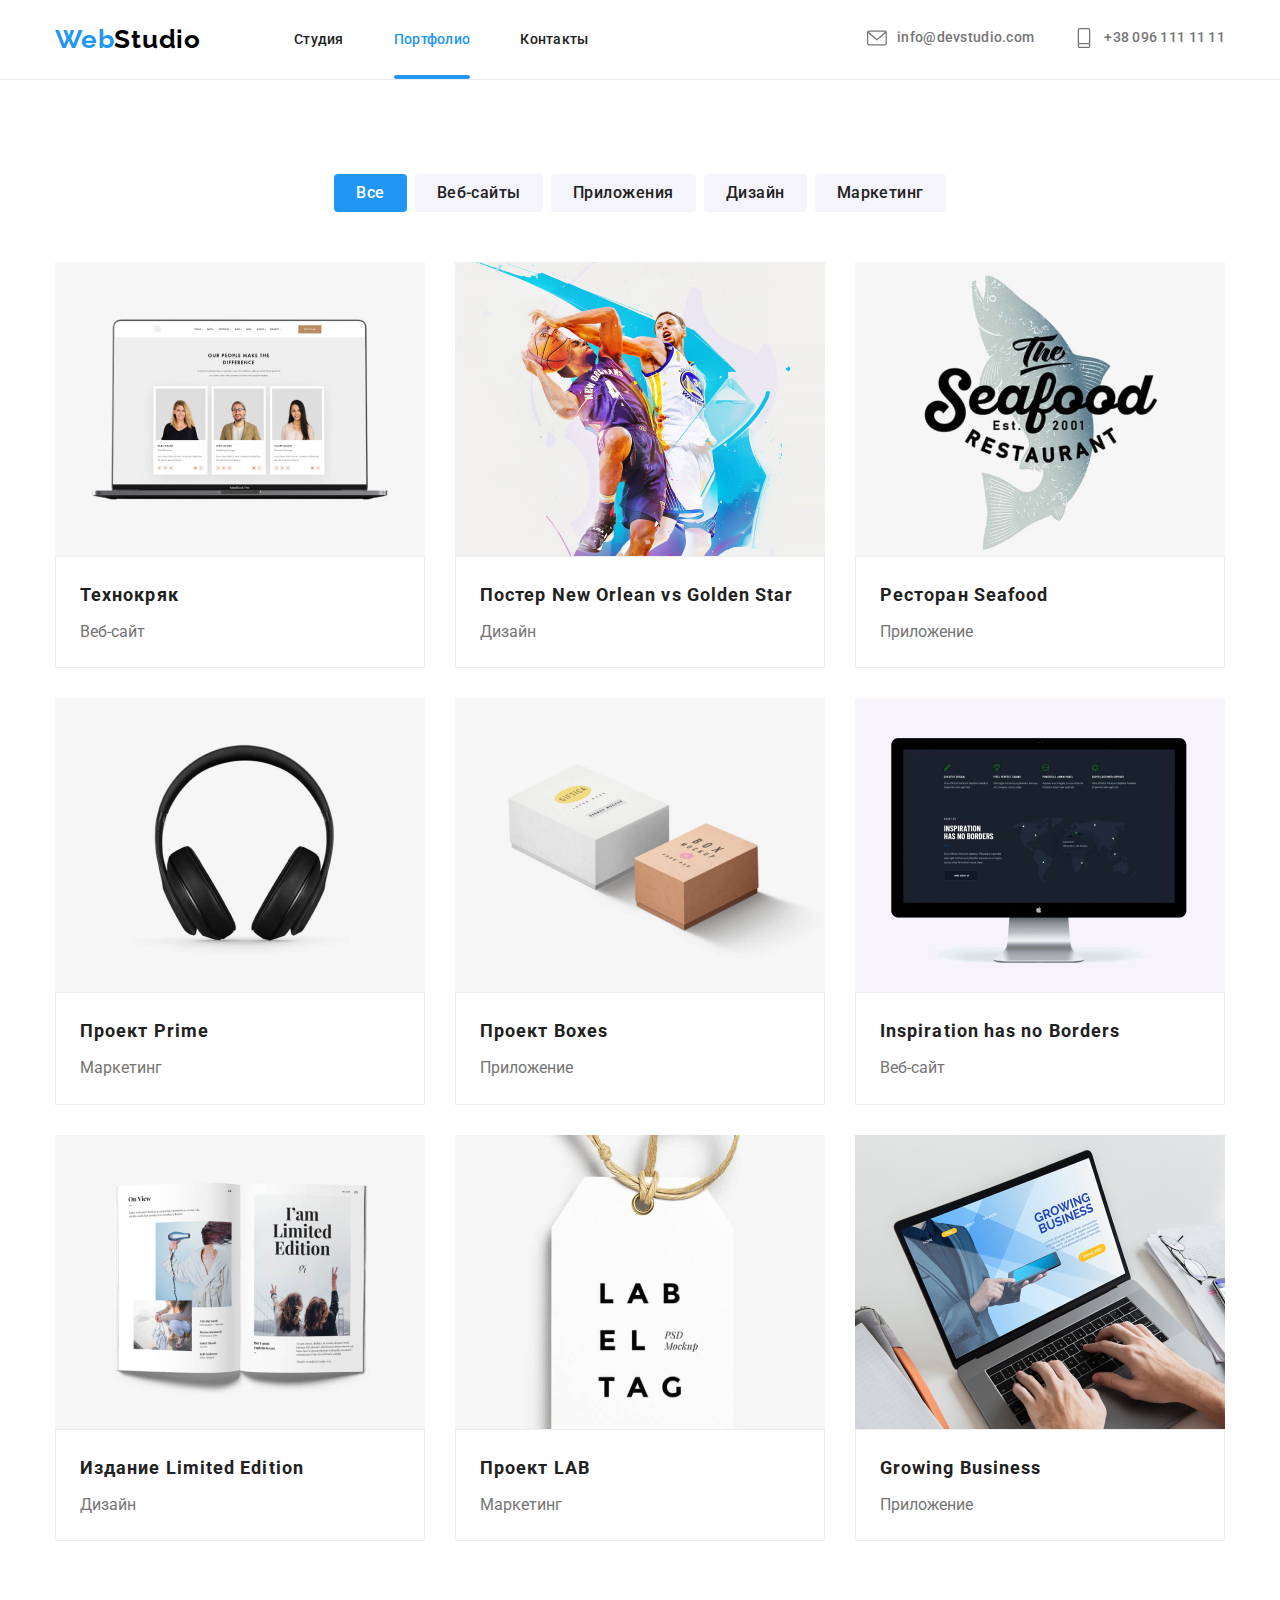
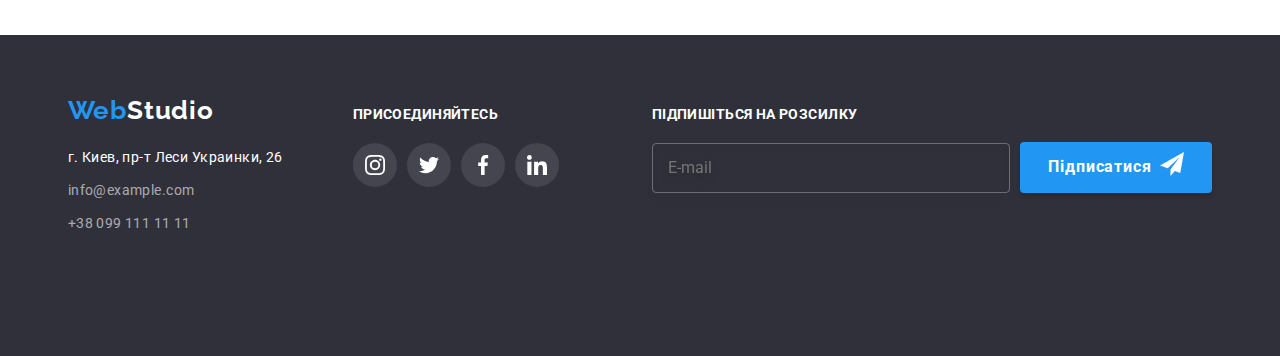
==== commit 3cd0ec33: "ready_homework_21_08" ====
--- a/portfolio.html
+++ b/portfolio.html
@@ -103,6 +103,27 @@
             <li class="card">
               <a class="functional__about-link link" href="">
                 <div class="project-thumb">
+
+                  <picture>
+                    <source
+                      media="(min-width: 1200px)"
+                      srcset="./image/project/p-img-1@1x_lg.jpg 1x, ./image/project/p-img-1@2x_lg.jpg 2x"
+                    />
+      
+                    <source
+                      media="(min-width: 768px)"
+                      srcset="./image/project/p-img-1@1x_md.jpg 1x, ./image/project/p-img-1@2x_md.jpg 2x"
+                    />
+      
+                    <source
+                      media="(max-width: 767px)"
+                      srcset="./image/project/p-img-1@1x_mb.jpg 1x, ./image/project/p-img-1@2x_mb.jpg 2x"
+                    />
+      
+                    <img class="team-img" src="./image/project/p-img-1@1x_mb.jpg" alt="Веб-сайт" />
+                  </picture>
+
+<!--
                   <img
                     class="project-image"
                     srcset="
@@ -119,6 +140,8 @@
                     height="260"
                     alt="Веб-сайт"
                   />
+
+                 --> 
                   <div class="overlay-project">
                     <p class="overlay-project-text">
                       Ресурс предлагает комплексные предложения с разным уровнем функционала и
@@ -136,6 +159,26 @@
             <li class="card">
               <a class="functional__about-link link" href="">
                 <div class="project-thumb">
+
+                  <picture>
+                    <source
+                      media="(min-width: 1200px)"
+                      srcset="./image/project/p-img-2@1x_lg.jpg 1x, ./image/project/p-img-2@2x_lg.jpg 2x"
+                    />
+      
+                    <source
+                      media="(min-width: 768px)"
+                      srcset="./image/project/p-img-2@1x_md.jpg 1x, ./image/project/p-img-2@2x_md.jpg 2x"
+                    />
+      
+                    <source
+                      media="(max-width: 767px)"
+                      srcset="./image/project/p-img-2@1x_mb.jpg 1x, ./image/project/p-img-2@2x_mb.jpg 2x"
+                    />
+      
+                    <img class="team-img" src="./image/project/p-img-2@1x_mb.jpg" alt="Дизайн" />
+                  </picture>
+<!--
                   <img
                     class="project-image"
                     srcset="
@@ -152,7 +195,7 @@
                     height="260"
                     alt="Дизайн"
                   />
-
+                -->
                   <div class="overlay-project">
                     <p class="overlay-project-text">
                       Ресурс предлагает комплексные предложения с разным уровнем функционала и
@@ -171,6 +214,27 @@
             <li class="card">
               <a class="functional__about-link link" href="">
                 <div class="project-thumb">
+
+                  <picture>
+                    <source
+                      media="(min-width: 1200px)"
+                      srcset="./image/project/p-img-3@1x_lg.jpg 1x, ./image/project/p-img-3@2x_lg.jpg 2x"
+                    />
+      
+                    <source
+                      media="(min-width: 768px)"
+                      srcset="./image/project/p-img-3@1x_md.jpg 1x, ./image/project/p-img-3@2x_md.jpg 2x"
+                    />
+      
+                    <source
+                      media="(max-width: 767px)"
+                      srcset="./image/project/p-img-3@1x_mb.jpg 1x, ./image/project/p-img-3@2x_mb.jpg 2x"
+                    />
+      
+                    <img class="team-img" src="./image/project/p-img-3@1x_mb.jpg" alt="Приложение" />
+                  </picture>
+
+                  <!--
                   <img
                     class="project-image"
                     srcset="
@@ -187,7 +251,7 @@
                     height="260"
                     alt="Приложение"
                   />
-
+-->
                   <div class="overlay-project">
                     <p class="overlay-project-text">
                       Ресурс предлагает комплексные предложения с разным уровнем функционала и
@@ -205,6 +269,27 @@
             <li class="card">
               <a class="functional__about-link link" href="">
                 <div class="project-thumb">
+
+                  <picture>
+                    <source
+                      media="(min-width: 1200px)"
+                      srcset="./image/project/p-img-4@1x_lg.jpg 1x, ./image/project/p-img-4@2x_lg.jpg 2x"
+                    />
+      
+                    <source
+                      media="(min-width: 768px)"
+                      srcset="./image/project/p-img-4@1x_md.jpg 1x, ./image/project/p-img-4@2x_md.jpg 2x"
+                    />
+      
+                    <source
+                      media="(max-width: 767px)"
+                      srcset="./image/project/p-img-4@1x_mb.jpg 1x, ./image/project/p-img-4@2x_mb.jpg 2x"
+                    />
+      
+                    <img class="team-img" src="./image/project/p-img-4@1x_mb.jpg" alt="Маркетинг" />
+                  </picture>
+
+                  <!--
                   <img
                     class="project-image"
                     srcset="
@@ -221,7 +306,7 @@
                     height="260"
                     alt="Маркетинг"
                   />
-
+-->
                   <div class="overlay-project">
                     <p class="overlay-project-text">
                       Ресурс предлагает комплексные предложения с разным уровнем функционала и
@@ -239,6 +324,27 @@
             <li class="card">
               <a class="functional__about-link link" href="">
                 <div class="project-thumb">
+
+                  <picture>
+                    <source
+                      media="(min-width: 1200px)"
+                      srcset="./image/project/p-img-5@1x_lg.jpg 1x, ./image/project/p-img-5@2x_lg.jpg 2x"
+                    />
+      
+                    <source
+                      media="(min-width: 768px)"
+                      srcset="./image/project/p-img-5@1x_md.jpg 1x, ./image/project/p-img-5@2x_md.jpg 2x"
+                    />
+      
+                    <source
+                      media="(max-width: 767px)"
+                      srcset="./image/project/p-img-5@1x_mb.jpg 1x, ./image/project/p-img-5@2x_mb.jpg 2x"
+                    />
+      
+                    <img class="team-img" src="./image/project/p-img-5@1x_mb.jpg" alt="Приложение" />
+                  </picture>
+
+                  <!--
                   <img
                     class="project-image"
                     srcset="
@@ -255,7 +361,7 @@
                     height="260"
                     alt="Приложение"
                   />
-
+-->
                   <div class="overlay-project">
                     <p class="overlay-project-text">
                       Ресурс предлагает комплексные предложения с разным уровнем функционала и
@@ -273,6 +379,27 @@
             <li class="card">
               <a class="functional__about-link link" href="">
                 <div class="project-thumb">
+
+                  <picture>
+                    <source
+                      media="(min-width: 1200px)"
+                      srcset="./image/project/p-img-6@1x_lg.jpg 1x, ./image/project/p-img-6@2x_lg.jpg 2x"
+                    />
+      
+                    <source
+                      media="(min-width: 768px)"
+                      srcset="./image/project/p-img-6@1x_md.jpg 1x, ./image/project/p-img-6@2x_md.jpg 2x"
+                    />
+      
+                    <source
+                      media="(max-width: 767px)"
+                      srcset="./image/project/p-img-6@1x_mb.jpg 1x, ./image/project/p-img-6@2x_mb.jpg 2x"
+                    />
+      
+                    <img class="team-img" src="./image/project/p-img-6@1x_mb.jpg" alt="Веб-сайт" />
+                  </picture>
+
+                  <!--
                   <img
                     class="project-image"
                     srcset="
@@ -289,7 +416,7 @@
                     height="260"
                     alt="Веб-сайт"
                   />
-
+-->
                   <div class="overlay-project">
                     <p class="overlay-project-text">
                       Ресурс предлагает комплексные предложения с разным уровнем функционала и
@@ -307,6 +434,28 @@
             <li class="card">
               <a class="functional__about-link link" href="">
                 <div class="project-thumb">
+
+                  
+                  <picture>
+                    <source
+                      media="(min-width: 1200px)"
+                      srcset="./image/project/p-img-7@1x_lg.jpg 1x, ./image/project/p-img-7@2x_lg.jpg 2x"
+                    />
+      
+                    <source
+                      media="(min-width: 768px)"
+                      srcset="./image/project/p-img-7@1x_md.jpg 1x, ./image/project/p-img-7@2x_md.jpg 2x"
+                    />
+      
+                    <source
+                      media="(max-width: 767px)"
+                      srcset="./image/project/p-img-7@1x_mb.jpg 1x, ./image/project/p-img-7@2x_mb.jpg 2x"
+                    />
+      
+                    <img class="team-img" src="./image/project/p-img-7@1x_mb.jpg" alt="Дизайн" />
+                  </picture>
+
+                  <!--
                   <img
                     class="project-image"
                     srcset="
@@ -323,7 +472,7 @@
                     height="260"
                     alt="Дизайн"
                   />
-
+-->
                   <div class="overlay-project">
                     <p class="overlay-project-text">
                       Ресурс предлагает комплексные предложения с разным уровнем функционала и
@@ -341,6 +490,26 @@
             <li class="card">
               <a class="functional__about-link link" href="">
                 <div class="project-thumb">
+
+                  <picture>
+                    <source
+                      media="(min-width: 1200px)"
+                      srcset="./image/project/p-img-8@1x_lg.jpg 1x, ./image/project/p-img-8@2x_lg.jpg 2x"
+                    />
+      
+                    <source
+                      media="(min-width: 768px)"
+                      srcset="./image/project/p-img-8@1x_md.jpg 1x, ./image/project/p-img-8@2x_md.jpg 2x"
+                    />
+      
+                    <source
+                      media="(max-width: 767px)"
+                      srcset="./image/project/p-img-8@1x_mb.jpg 1x, ./image/project/p-img-8@2x_mb.jpg 2x"
+                    />
+      
+                    <img class="team-img" src="./image/project/p-img-8@1x_mb.jpg" alt="Маркетинг" />
+                  </picture>
+                  <!--
                   <img
                     class="project-image"
                     srcset="
@@ -357,7 +526,7 @@
                     height="260"
                     alt="Маркетинг"
                   />
-
+-->
                   <div class="overlay-project">
                     <p class="overlay-project-text">
                       Ресурс предлагает комплексные предложения с разным уровнем функционала и
@@ -375,6 +544,26 @@
             <li class="card">
               <a class="functional__about-link link" href="">
                 <div class="project-thumb">
+                  <picture>
+                    <source
+                      media="(min-width: 1200px)"
+                      srcset="./image/project/p-img-9@1x_lg.jpg 1x, ./image/project/p-img-9@2x_lg.jpg 2x"
+                    />
+      
+                    <source
+                      media="(min-width: 768px)"
+                      srcset="./image/project/p-img-9@1x_md.jpg 1x, ./image/project/p-img-9@2x_md.jpg 2x"
+                    />
+      
+                    <source
+                      media="(max-width: 767px)"
+                      srcset="./image/project/p-img-9@1x_mb.jpg 1x, ./image/project/p-img-9@2x_mb.jpg 2x"
+                    />
+      
+                    <img class="team-img" src="./image/project/p-img-9@1x_mb.jpg" alt="Приложение" />
+                  </picture>
+
+                  <!--
                   <img
                     class="project-image"
                     srcset="
@@ -391,7 +580,7 @@
                     height="260"
                     alt="Приложение"
                   />
-
+-->
                   <div class="overlay-project">
                     <p class="overlay-project-text">
                       Ресурс предлагает комплексные предложения с разным уровнем функционала и
@@ -558,6 +747,6 @@
         </ul>
       </div>
     </div>
-    <script src="./js/modal.js"></script>
+    <script src="./js/menu.js"></script>
   </body>
 </html>
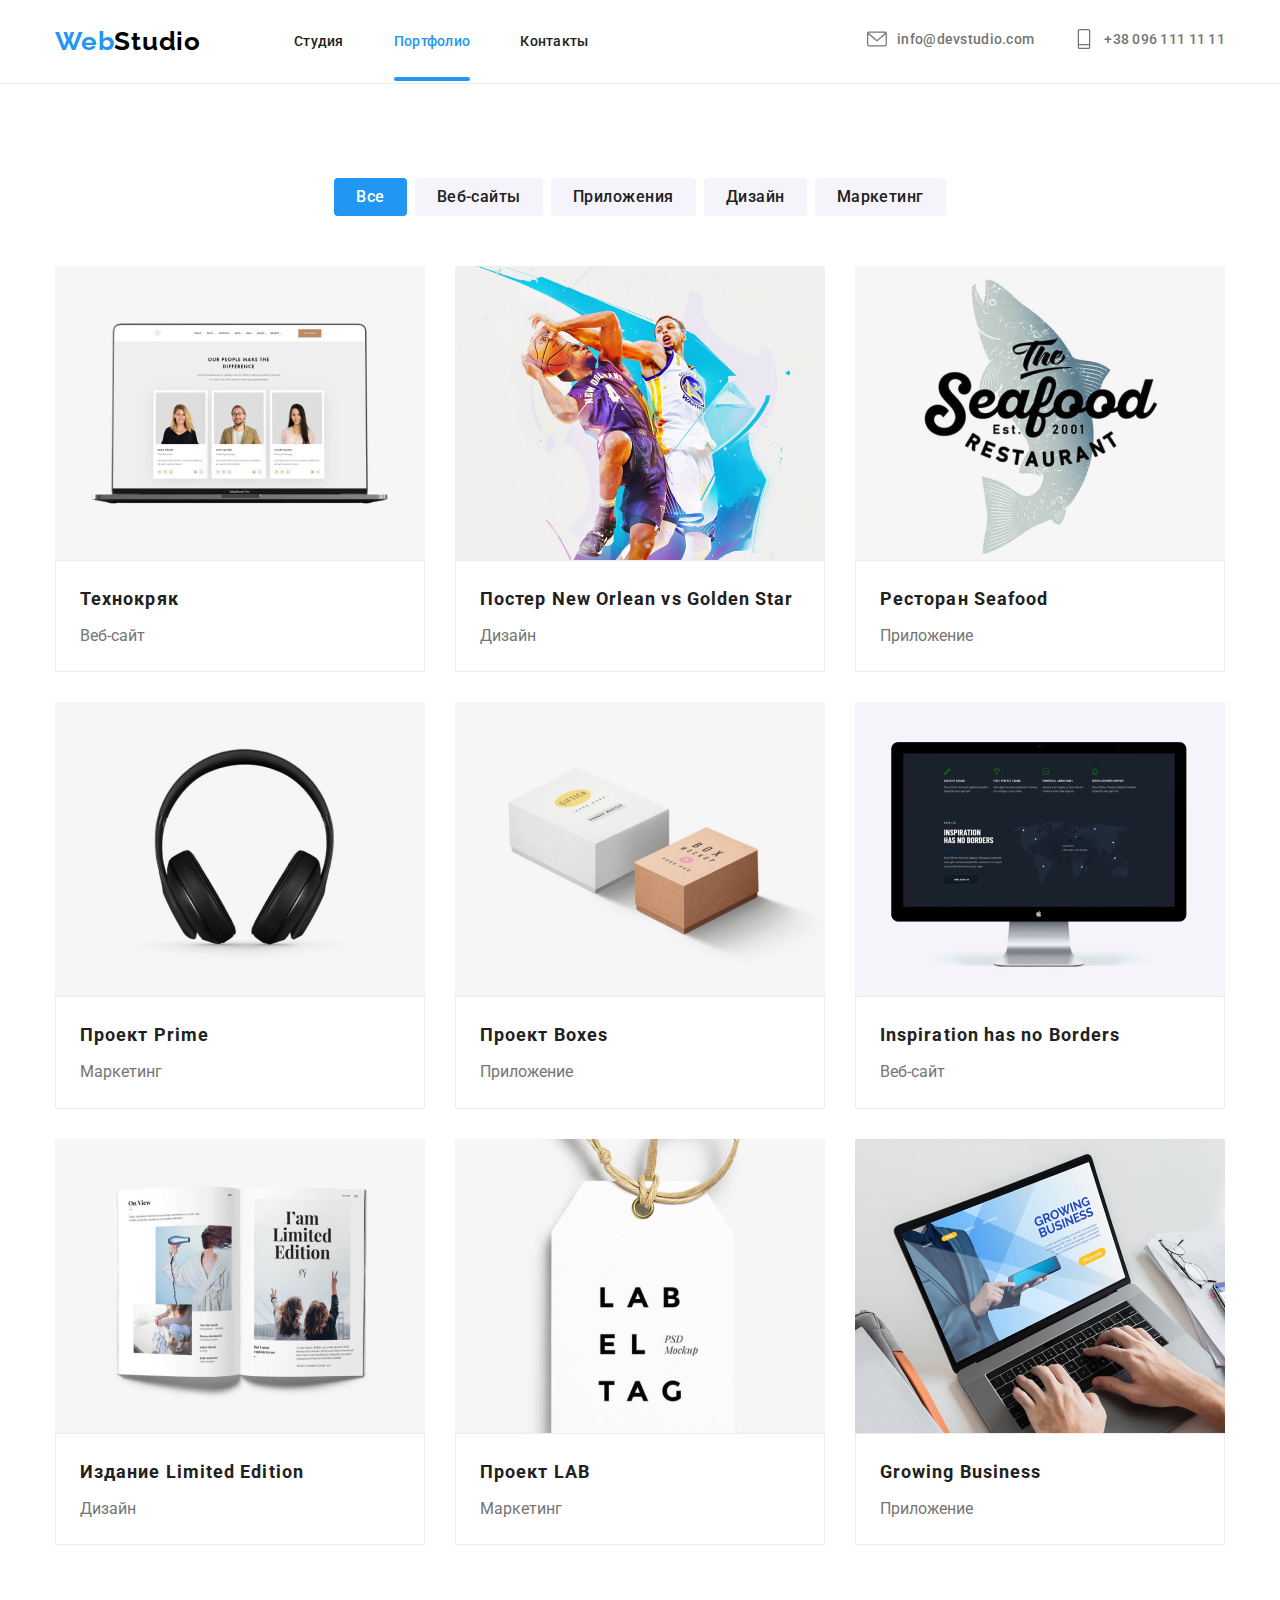
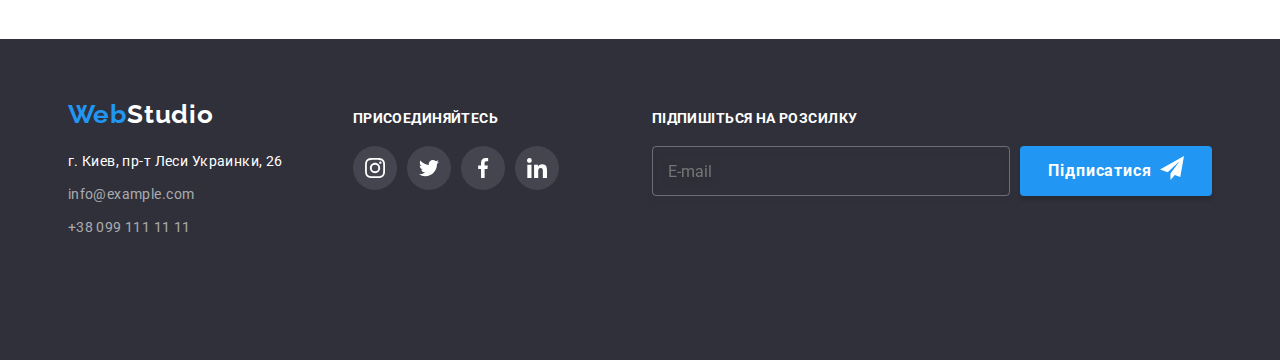
==== commit c44e018c: "update_homework" ====
--- a/portfolio.html
+++ b/portfolio.html
@@ -122,26 +122,7 @@
       
                     <img class="team-img" src="./image/project/p-img-1@1x_mb.jpg" alt="Веб-сайт" />
                   </picture>
-
-<!--
-                  <img
-                    class="project-image"
-                    srcset="
-                      ./image/project/w/p-img-1-354.jpg 354w,
-                      ./image/project/w/p-img-1-370.jpg 370w,
-                      ./image/project/w/p-img-1-450.jpg 450w,
-                      ./image/project/w/p-img-1-708.jpg 708w,
-                      ./image/project/w/p-img-1-740.jpg 740w,
-                      ./image/project/w/p-img-1-900.jpg 900w
-                    "
-                    sizes="(min-width: 1200px) 370px, (min-width: 768px) 354px, 100vw"
-                    src="./image/project/w/p-img-1-370.jpg"
-                    width="450"
-                    height="260"
-                    alt="Веб-сайт"
-                  />
-
-                 --> 
+              
                   <div class="overlay-project">
                     <p class="overlay-project-text">
                       Ресурс предлагает комплексные предложения с разным уровнем функционала и
@@ -708,10 +689,10 @@
         </button>
         <ul class="mobile-nav list">
           <li class="mobile-nav-item">
-            <a href="#features" class="mobile-link link">Студия</a>
+            <a href="index.html" class="mobile-link link">Студия</a>
           </li>
           <li class="mobile-nav-item">
-            <a href="portfolio.html" class="mobile-link link">Портфолио</a>
+            <a href="portfolio.html" class="mobile-link mobile-link-current link">Портфолио</a>
           </li>
           <li class="mobile-nav-item">
             <a href="#contacts" class="mobile-link link">Контакты</a>
--- a/css/main.min.css
+++ b/css/main.min.css
@@ -1 +1 @@
-:root{--main-font: "Roboto", sans-serif;--secondary-font: "Raleway", sans-serif;--main-txt-cl: #212121;--accent-txt-cl: #757575;--link-txt-cl: #2196f3;--dark-bg-color: #2f303a;--animation: 250ms cubic-bezier(0.4, 0, 0.2, 1)}.visually-hidden{position:absolute;white-space:nowrap;width:1px;height:1px;overflow:hidden;border:0;padding:0;clip:rect(0 0 0 0);-webkit-clip-path:inset(50%);clip-path:inset(50%);margin:-1px}body{font-family:var(--main-font);color:var(--main-txt-cl)}h1,h2,h3,h4,h5,h6,p{margin:0}img{display:block;max-width:100%;height:auto;-o-object-fit:cover;object-fit:cover;-o-object-position:center;object-position:center}.link{text-decoration:none;color:currentColor}.list{list-style:none;padding:0}.container{padding-left:15px;padding-right:15px;margin-left:auto;margin-right:auto}@media screen and (min-width: 480px){.container{max-width:480px}}@media screen and (min-width: 768px){.container{max-width:768px}}@media screen and (min-width: 1200px){.container{max-width:1200px}}.logo-text-second-black{font-family:var(--secondary-font);font-weight:700;font-size:26px;line-height:1.2;letter-spacing:.03em;color:#000}.logo-text{font-family:var(--secondary-font);font-weight:700;font-size:26px;line-height:1.2;letter-spacing:.03em;color:var(--link-txt-cl)}.logo-text-second-white{font-family:var(--secondary-font);font-weight:700;font-size:26px;line-height:1.2;letter-spacing:.03em;color:#fff}.second-title{color:var(--main-txt-cl);font-weight:700;font-size:28px;line-height:1.2;text-align:center;letter-spacing:.03em;margin-bottom:50px}@media screen and (min-width: 1200px){.second-title{font-size:36px}}.socials{display:-webkit-box;display:-ms-flexbox;display:flex;-webkit-box-align:center;-ms-flex-align:center;align-items:center;-webkit-box-pack:center;-ms-flex-pack:center;justify-content:center;gap:10px;margin-top:16px}.socials-link{display:-webkit-box;display:-ms-flexbox;display:flex;-webkit-box-align:center;-ms-flex-align:center;align-items:center;-webkit-box-pack:center;-ms-flex-pack:center;justify-content:center;width:44px;height:44px;color:#afb1b8;background-color:#fff;border-radius:50%;-webkit-transition:background-color var(--animation);transition:background-color var(--animation)}.socials-link:hover,.socials-link:focus{background-color:var(--link-txt-cl)}.socials-icon{fill:currentColor;-webkit-transition:fill var(--animation);transition:fill var(--animation)}.socials-link:hover .socials-icon{fill:#fff}.socials-link:focus .socials-icon{fill:#fff}.backdrop{position:fixed;top:0;left:0;width:100%;height:100%;z-index:1000;background-color:rgba(0,0,0,.2);opacity:1;visibility:visible;pointer-events:initial;-webkit-transition:opacity 250ms ease-out,visibility 250ms ease-out;transition:opacity 250ms ease-out,visibility 250ms ease-out}.backdrop.is-hidden{opacity:0;visibility:hidden;pointer-events:none}.modal{position:absolute;top:50%;left:50%;-webkit-transform:translate(-50%, -50%) scale(1) rotate(0);transform:translate(-50%, -50%) scale(1) rotate(0);width:450px;height:609px;padding:50px 30px;background:#fff;border-radius:4px;-webkit-box-shadow:0px 1px 3px rgba(0,0,0,.12),0px 1px 1px rgba(0,0,0,.14),0px 2px 1px rgba(0,0,0,.2);box-shadow:0px 1px 3px rgba(0,0,0,.12),0px 1px 1px rgba(0,0,0,.14),0px 2px 1px rgba(0,0,0,.2)}@media screen and (min-width: 1200px){.modal{width:530px;height:581px}}.modal-btn{position:absolute;top:10px;right:10px;display:-webkit-box;display:-ms-flexbox;display:flex;-webkit-box-align:center;-ms-flex-align:center;align-items:center;-webkit-box-pack:center;-ms-flex-pack:center;justify-content:center;width:30px;height:30px;padding:0;border-radius:50%;background-color:rgba(0,0,0,0);border:1px solid rgba(0,0,0,.1);cursor:pointer;-webkit-transition:fill var(--animation);transition:fill var(--animation)}.modal-btn:hover,.modal-btn:focus{fill:var(--link-txt-cl)}.register-form{text-align:center}.register-form-title{display:block;-webkit-box-align:center;-ms-flex-align:center;align-items:center;margin-bottom:12px;font-weight:700;font-size:20px;line-height:1.5;text-align:center;letter-spacing:.03em;color:var(--main-txt-cl)}@media screen and (min-width: 1200px){.register-form-title{line-height:1.15}}.register-form-group{display:-webkit-box;display:-ms-flexbox;display:flex;-webkit-box-orient:vertical;-webkit-box-direction:normal;-ms-flex-direction:column;flex-direction:column}.register-form-wrap{position:relative;display:block;margin-bottom:10px}.register-form-wrap:last-child{margin-bottom:0}.register-form-label{display:block;text-align:left;margin-bottom:4px;font-size:12px;line-height:.85;letter-spacing:.01em;color:#757575}.register-form-input{width:100%;border:1px solid rgba(33,33,33,.2);border-radius:4px;padding:12px;padding-left:42px;outline:rgba(0,0,0,0);cursor:pointer;-webkit-transition:border-color var(--animation);transition:border-color var(--animation)}.register-form-input:hover,.register-form-input:focus-within{border-color:var(--link-txt-cl)}.register-form-input:hover+.register-form-icon,.register-form-input:focus-within+.register-form-icon{fill:var(--link-txt-cl)}.register-form-message{width:100%;border:1px solid rgba(33,33,33,.2);border-radius:4px;padding:12px;padding-left:42px;outline:rgba(0,0,0,0);cursor:pointer;-webkit-transition:border-color var(--animation);transition:border-color var(--animation)}.register-form-message:hover,.register-form-message:focus-within{border-color:var(--link-txt-cl)}.register-form-message{height:120px;width:100%;resize:none;margin-bottom:20px;padding:12px 16px}.register-form-message::-webkit-input-placeholder{font-size:12px;line-height:1.16;letter-spacing:.01em;color:rgba(117,117,117,.5)}.register-form-message::-moz-placeholder{font-size:12px;line-height:1.16;letter-spacing:.01em;color:rgba(117,117,117,.5)}.register-form-message:-ms-input-placeholder{font-size:12px;line-height:1.16;letter-spacing:.01em;color:rgba(117,117,117,.5)}.register-form-message::-ms-input-placeholder{font-size:12px;line-height:1.16;letter-spacing:.01em;color:rgba(117,117,117,.5)}.register-form-message::placeholder{font-size:12px;line-height:1.16;letter-spacing:.01em;color:rgba(117,117,117,.5)}.register-form-icon{position:absolute;top:55%;left:3%;-webkit-transition:fill var(--animation);transition:fill var(--animation)}.register-form-agreement{display:-webkit-box;display:-ms-flexbox;display:flex;-webkit-box-align:center;-ms-flex-align:center;align-items:center;-webkit-box-pack:center;-ms-flex-pack:center;justify-content:center;gap:8px;margin-bottom:30px}.register-form-agreement-text{font-size:12px;line-height:1.16;letter-spacing:.03em;color:#757575;-webkit-user-select:none;-moz-user-select:none;-ms-user-select:none;user-select:none;text-underline-position:under}@media screen and (min-width: 1200px){.register-form-agreement-text{font-size:14px;line-height:1.71}}.register-form-agreement-link{color:var(--link-txt-cl)}.register-checkbox:checked+.register-icon .register-icon-uncheck{opacity:0;-webkit-transition:opacity var(--animation);transition:opacity var(--animation)}.register-icon-check{opacity:0;-webkit-transition:opacity var(--animation);transition:opacity var(--animation)}.register-checkbox:checked+.register-icon .register-icon-check{opacity:1}.register-form-agreement:focus-within>.register-icon{outline:2px solid #212121;border-radius:2px}.register-form-btn{display:-webkit-inline-box;display:-ms-inline-flexbox;display:inline-flex;-webkit-box-align:center;-ms-flex-align:center;align-items:center;-webkit-box-pack:center;-ms-flex-pack:center;justify-content:center;padding:10px 52px;background-color:#2196f3;-webkit-box-shadow:0px 4px 4px rgba(0,0,0,.15);box-shadow:0px 4px 4px rgba(0,0,0,.15);border-radius:4px;border:none;cursor:pointer;color:#fff;font-weight:700;font-size:16px;line-height:1.8}.register-form-btn:hover,.register-form-btn:focus{background-color:#188ce8}.menu-btn{margin-left:auto;display:-webkit-inline-box;display:-ms-inline-flexbox;display:inline-flex;-webkit-box-align:center;-ms-flex-align:center;align-items:center;-webkit-box-pack:center;-ms-flex-pack:center;justify-content:center;width:40px;height:40px;padding:0;background-color:rgba(0,0,0,0);border:none;cursor:pointer}@media screen and (min-width: 768px){.menu-btn{display:none}}.menu-overlay .menu-btn{position:absolute;top:48px;right:30px}.menu-overlay{position:fixed;top:0;left:0;z-index:100;width:100%;height:100%;background:#fff;-webkit-box-shadow:0px 4px 8px rgba(0,0,0,.04),0px 2px 4px rgba(0,0,0,.08),0px 1px 3px rgba(0,0,0,.16);box-shadow:0px 4px 8px rgba(0,0,0,.04),0px 2px 4px rgba(0,0,0,.08),0px 1px 3px rgba(0,0,0,.16)}@media screen and (min-width: 768px){.menu-overlay{display:none}}.menu-overlay.is-hidden{opacity:0;pointer-events:none;visibility:hidden}.menu-overlay.is-open{opacity:1;visibility:visible;pointer-events:initial}.menu-container{display:-webkit-box;display:-ms-flexbox;display:flex;-webkit-box-orient:vertical;-webkit-box-direction:normal;-ms-flex-direction:column;flex-direction:column;margin-left:auto;max-width:100%;height:100%;background-color:#fff;padding:48px 40px;-webkit-transform:translateX(100%);transform:translateX(100%);-webkit-transition:-webkit-transform var(--animation);transition:-webkit-transform var(--animation);transition:transform var(--animation);transition:transform var(--animation), -webkit-transform var(--animation)}.menu-overlay.is-open .menu-container{-webkit-transform:translateX(0);transform:translateX(0)}.mobile-nav{margin-bottom:auto}.mobile-contacts{margin-bottom:64px;display:-webkit-box;display:-ms-flexbox;display:flex;-webkit-box-orient:vertical;-webkit-box-direction:normal;-ms-flex-direction:column;flex-direction:column}.mobile-link{font-weight:500;font-size:40px;line-height:1.17;letter-spacing:.02em;color:#212121}.mobile-nav-item:not(:last-child){margin-bottom:24px}.mobile-contacts-link{font-weight:500;font-size:24px;line-height:1.16;letter-spacing:.02em;color:#757575}.menu-phone{font-weight:500;font-size:34px;line-height:1.17;letter-spacing:.02em;color:#2196f3}.mobile-contacts-item:not(:last-child){margin-bottom:32px}.mobile-socilas{display:-webkit-box;display:-ms-flexbox;display:flex;-ms-flex-wrap:wrap;flex-wrap:wrap;gap:10px}.mobile-socilas-link{font-weight:500;font-size:18px;line-height:1.2;letter-spacing:.02em;color:#2196f3}.mobile-socilas-item:not(:last-child) .mobile-socilas-link{display:-webkit-box;display:-ms-flexbox;display:flex;padding-right:10px;border-right:1px solid rgba(33,33,33,.2)}.header{border-bottom:1px solid #ececec}.header__container{display:-webkit-box;display:-ms-flexbox;display:flex;-webkit-box-align:center;-ms-flex-align:center;align-items:center}.header__logo{margin-right:88px;padding-top:32px;padding-bottom:32px}@media screen and (min-width: 768px){.header__logo{padding-top:0;padding-bottom:0}}@media screen and (min-width: 1200px){.header__logo{margin-right:93px;padding-top:0;padding-bottom:0}}.nav{display:none;margin-right:auto}@media screen and (min-width: 768px){.nav{display:-webkit-box;display:-ms-flexbox;display:flex;-webkit-box-align:center;-ms-flex-align:center;align-items:center;-webkit-box-pack:center;-ms-flex-pack:center;justify-content:center;margin-right:auto}}.nav__list{display:-webkit-box;display:-ms-flexbox;display:flex;margin-top:0;margin-bottom:0}.nav__item{margin-right:50px}.nav__item:last-child{margin-right:0}.nav__list--item{padding-top:32px;padding-bottom:32px;display:block}.nav__link{font-weight:500;font-size:14px;line-height:1.1;letter-spacing:.02em;color:var(--main-txt-cl);-webkit-transition:color var(--animation);transition:color var(--animation)}.nav__link:hover,.nav__link:focus{color:var(--link-txt-cl)}.nav__link--current{position:relative;color:var(--link-txt-cl)}.nav__link--current::after{content:"";position:absolute;bottom:0px;left:0;display:block;width:100%;height:4px;border-radius:2px;background-color:var(--link-txt-cl)}.header__contacts{display:none}@media screen and (min-width: 768px){.header__contacts{display:block;gap:10px}}@media screen and (min-width: 1200px){.header__contacts{display:-webkit-box;display:-ms-flexbox;display:flex;-ms-flex-wrap:wrap;flex-wrap:wrap;-webkit-box-align:center;-ms-flex-align:center;align-items:center;-webkit-box-pack:center;-ms-flex-pack:center;justify-content:center;margin-top:0;margin-bottom:0}}.header__contacts .link{font-weight:500;font-size:14px;line-height:1.1;letter-spacing:.02em;color:#757575;-webkit-transition:color var(--animation);transition:color var(--animation)}@media screen and (min-width: 1200px){.header__contacts__item:last-child{margin-bottom:0px;margin-left:30px}}.header__contacts .link:hover,.link:focus{color:var(--link-txt-cl)}.header__contacts__link{display:-webkit-inline-box;display:-ms-inline-flexbox;display:inline-flex;-webkit-box-align:center;-ms-flex-align:center;align-items:center}.header__contacts__icon{margin-right:10px;fill:currentColor}.hero{background-color:var(--dark-bg-color);padding:94px 0}@media screen and (min-width: 1200px){.hero{padding-top:200px;padding-bottom:200px}}.hero__container{display:-webkit-box;display:-ms-flexbox;display:flex;-webkit-box-orient:vertical;-webkit-box-direction:normal;-ms-flex-direction:column;flex-direction:column;-webkit-box-align:center;-ms-flex-align:center;align-items:center}.overlay{margin-right:auto;margin-left:auto;background-position:center;background-size:cover;background-repeat:no-repeat;background-image:-webkit-gradient(linear, left top, right top, from(rgba(47, 48, 58, 0.4)), to(rgba(47, 48, 58, 0.4))),url(../image/background/Back-img@1x_sm.png);background-image:linear-gradient(to right, rgba(47, 48, 58, 0.4), rgba(47, 48, 58, 0.4)),url(../image/background/Back-img@1x_sm.png)}@media(min-device-pixel-ratio: 2),(-webkit-min-device-pixel-ratio: 2),(min-resolution: 192dpi),(min-resolution: 2dppx){.overlay{background-image:-webkit-gradient(linear, left top, right top, from(rgba(47, 48, 58, 0.4)), to(rgba(47, 48, 58, 0.4))),url(../image/background/Back-img@2x_sm.png);background-image:linear-gradient(to right, rgba(47, 48, 58, 0.4), rgba(47, 48, 58, 0.4)),url(../image/background/Back-img@2x_sm.png)}}@media screen and (min-width: 768px){.overlay{background-image:-webkit-gradient(linear, left top, right top, from(rgba(47, 48, 58, 0.4)), to(rgba(47, 48, 58, 0.4))),url(../image/background/Back-img@1x_md.png);background-image:linear-gradient(to right, rgba(47, 48, 58, 0.4), rgba(47, 48, 58, 0.4)),url(../image/background/Back-img@1x_md.png)}}@media screen and (min-width: 768px)and (min-device-pixel-ratio: 2),screen and (min-width: 768px)and (-webkit-min-device-pixel-ratio: 2),screen and (min-width: 768px)and (min-resolution: 192dpi),screen and (min-width: 768px)and (min-resolution: 2dppx){.overlay{background-image:-webkit-gradient(linear, left top, right top, from(rgba(47, 48, 58, 0.4)), to(rgba(47, 48, 58, 0.4))),url(../image/background/Back-img@2x_md.png);background-image:linear-gradient(to right, rgba(47, 48, 58, 0.4), rgba(47, 48, 58, 0.4)),url(../image/background/Back-img@2x_md.png)}}@media screen and (min-width: 1200px){.overlay{background-image:-webkit-gradient(linear, left top, right top, from(rgba(47, 48, 58, 0.4)), to(rgba(47, 48, 58, 0.4))),url(../image/background/Back-img@1x_lg.png);background-image:linear-gradient(to right, rgba(47, 48, 58, 0.4), rgba(47, 48, 58, 0.4)),url(../image/background/Back-img@1x_lg.png)}}@media screen and (min-width: 1200px)and (min-device-pixel-ratio: 2),screen and (min-width: 1200px)and (-webkit-min-device-pixel-ratio: 2),screen and (min-width: 1200px)and (min-resolution: 192dpi),screen and (min-width: 1200px)and (min-resolution: 2dppx){.overlay{background-image:-webkit-gradient(linear, left top, right top, from(rgba(47, 48, 58, 0.4)), to(rgba(47, 48, 58, 0.4))),url(../image/background/Back-img@2x_lg.png);background-image:linear-gradient(to right, rgba(47, 48, 58, 0.4), rgba(47, 48, 58, 0.4)),url(../image/background/Back-img@2x_lg.png)}}.hero__title{font-weight:900;font-size:26px;line-height:1.6;text-align:center;letter-spacing:.06em;text-transform:uppercase;color:#fff;margin-bottom:30px}@media screen and (min-width: 1200px){.hero__title{font-size:44px;line-height:1.37}}.hero__btn{display:-webkit-box;display:-ms-flexbox;display:flex;min-width:200px;min-height:50px;padding:9px 31px;margin-left:auto;margin-right:auto;font-family:inherit;font-weight:700;font-size:16px;line-height:1.9;letter-spacing:.06em;color:#fff;background-color:var(--link-txt-cl);-webkit-box-shadow:0px 4px 4px rgba(0,0,0,.15);box-shadow:0px 4px 4px rgba(0,0,0,.15);border-radius:4px;border:none;cursor:pointer;-webkit-transition:background-color var(--animation);transition:background-color var(--animation)}.hero__btn:hover,.hero__btn:focus{background-color:#188ce8}.features{padding-top:60px;padding-bottom:60px}@media screen and (min-width: 1200px){.features{padding-top:94px;padding-bottom:94px}}.features__list{margin-top:0;margin-bottom:0;display:-webkit-box;display:-ms-flexbox;display:flex;gap:30px;-ms-flex-wrap:wrap;flex-wrap:wrap}.features__item{max-width:450px}@media screen and (min-width: 768px){.features__item{max-width:354px}}@media screen and (min-width: 1200px){.features__item{max-width:270px}}.features__box{display:-webkit-box;display:-ms-flexbox;display:flex;-webkit-box-align:center;-ms-flex-align:center;align-items:center;-webkit-box-pack:center;-ms-flex-pack:center;justify-content:center;max-width:450px;height:120px;background-color:#f5f4fa}@media screen and (min-width: 768px){.features__box{width:354px}}@media screen and (min-width: 1200px){.features__box{width:270px}}.features__subtitle{margin-top:30px;margin-bottom:10px;text-align:center;color:var(--main-txt-cl);text-transform:uppercase;line-height:1.1;letter-spacing:.03em;font-size:14px}@media screen and (min-width: 768px){.features__subtitle{text-align:left}}@media screen and (min-width: 1200px){.features__subtitle{text-align:left}}.features__desc{color:var(--accent-txt-cl);font-size:14px;line-height:1.7;letter-spacing:.03em}.services{padding-bottom:94px}@media screen and (max-width: 1199px){.services{display:none}}.services__list{display:-webkit-box;display:-ms-flexbox;display:flex;gap:30px;margin-top:0;margin-bottom:0}.services__item{position:relative}.services__img-over{position:absolute;bottom:0;left:0;padding:27px 10px;width:100%;background-color:rgba(47,48,58,.8)}.services__img-title{font-weight:700;font-size:14px;line-height:1.1;text-align:center;letter-spacing:.03em;text-transform:uppercase;color:#fff}.team{background:#f5f4fa;padding-top:60px;padding-bottom:60px}@media screen and (min-width: 1200px){.team{padding-top:94px;padding-bottom:94px}}.team__list{display:-webkit-box;display:-ms-flexbox;display:flex;-ms-flex-wrap:wrap;flex-wrap:wrap;gap:30px;margin-top:0;margin-bottom:0}.team__item{width:450px}@media screen and (min-width: 768px){.team__item{width:354px}}@media screen and (min-width: 1200px){.team__item{width:270px}}.team__wrapper{padding-top:30px;padding-bottom:30px;padding-left:5px;padding-right:5px;border-top:none;background-color:#fff;-webkit-box-shadow:0px 1px 3px rgba(0,0,0,.12),0px 1px 1px rgba(0,0,0,.14),0px 2px 1px rgba(0,0,0,.2);box-shadow:0px 1px 3px rgba(0,0,0,.12),0px 1px 1px rgba(0,0,0,.14),0px 2px 1px rgba(0,0,0,.2)}.team__subtitle{font-weight:500;font-size:16px;line-height:1.2;text-align:center;letter-spacing:.03em;color:var(--main-txt-cl);margin-bottom:10px}.team__desc-about{color:var(--accent-txt-cl);font-size:16px;line-height:1.7;letter-spacing:.03em;text-align:center}.footer{background-color:var(--dark-bg-color);padding-top:60px;padding-bottom:60px}.footer__section{display:block;text-align:center;-webkit-box-pack:center;-ms-flex-pack:center;justify-content:center}@media screen and (min-width: 768px){.footer__section{display:-webkit-box;display:-ms-flexbox;display:flex;-webkit-box-align:baseline;-ms-flex-align:baseline;align-items:baseline;-ms-flex-wrap:wrap;flex-wrap:wrap}}@media screen and (min-width: 1200px){.footer__section{text-align:left}}.footer__logo{margin-right:0}.footer__contacts{margin-bottom:60px;text-align:center}@media screen and (min-width: 1200px){.footer__contacts{text-align:left}}@media screen and (min-width: 768px){.footer__contacts{margin-right:70px}}.footer__contacts-adress{font-style:normal;margin-top:20px}.footer__item{margin-top:0;margin-bottom:0;-webkit-transition:color var(--animation);transition:color var(--animation)}.footer__list{margin-bottom:9px}.footer__list:last-child{margin-bottom:0}.contacts-adress{font-size:14px;line-height:1.7;letter-spacing:.03em;color:#fff;margin-top:20px}.contacts-email,.contacts-phone{font-size:14px;line-height:1.7;letter-spacing:.03em;color:rgba(255,255,255,.6);margin-bottom:9px}.footer-item .link{-webkit-transition:color var(--animation);transition:color var(--animation)}.footer-item .link:hover,.link:focus{color:var(--link-txt-cl)}.footer__connect{display:-webkit-box;display:-ms-flexbox;display:flex;gap:10px;margin-top:20px;margin-bottom:0;text-align:center;-webkit-box-pack:center;-ms-flex-pack:center;justify-content:center}@media screen and (min-width: 480px){.footer__connect{margin-bottom:60px}}.footer-text{font-weight:700;font-size:14px;line-height:1.1;letter-spacing:.03em;text-transform:uppercase;color:#fff}.footer__connect-link{display:-webkit-box;display:-ms-flexbox;display:flex;-webkit-box-align:center;-ms-flex-align:center;align-items:center;-webkit-box-pack:center;-ms-flex-pack:center;justify-content:center;width:44px;height:44px;border-radius:50%;background-color:rgba(255,255,255,.1);-webkit-transition:background-color var(--animation);transition:background-color var(--animation)}.footer__connect-link:hover,.footer__connect-link:focus{background-color:var(--link-txt-cl)}.footer-icon{fill:#fff}.footer__connect-link:hover,.footer__connect-link:focus .footer-icon{fill:#fff}@media screen and (max-width: 767px){.footer-container{margin-bottom:60px}}.container-footer{display:block;-webkit-box-pack:center;-ms-flex-pack:center;justify-content:center}@media screen and (min-width: 1200px){.container-footer{display:-webkit-box;display:-ms-flexbox;display:flex;-webkit-box-align:end;-ms-flex-align:end;align-items:flex-end}}@media screen and (min-width: 1200px){.footer-form{margin-left:93px;margin-right:10px}}.footer-text{margin-bottom:20px}.footer-imput{width:450px;height:50px;padding:15px;background-color:rgba(0,0,0,0);border:1px solid rgba(255,255,255,.3);-webkit-filter:drop-shadow(0px 4px 4px rgba(0, 0, 0, 0.15));filter:drop-shadow(0px 4px 4px rgba(0, 0, 0, 0.15));border-radius:4px;color:#fff;-webkit-transition:border-color var(--animation);transition:border-color var(--animation)}@media screen and (min-width: 1200px){.footer-imput{width:358px}}.footer-imput:hover,.footer-imput:focus-within{border-color:var(--link-txt-cl)}.footer-button{display:-webkit-box;display:-ms-flexbox;display:flex;text-align:center;-webkit-box-pack:center;-ms-flex-pack:center;justify-content:center;padding:10px 28px;gap:8px;font-family:inherit;font-weight:700;font-size:16px;line-height:1.9;letter-spacing:.06em;color:#fff;background-color:var(--link-txt-cl);-webkit-box-shadow:0px 4px 4px rgba(0,0,0,.15);box-shadow:0px 4px 4px rgba(0,0,0,.15);border-radius:4px;border:none;cursor:pointer;-webkit-transition:background-color var(--animation);transition:background-color var(--animation)}@media screen and (max-width: 1199px){.footer-button{margin-left:auto;margin-right:auto;margin-top:20px}}.footer-button:hover,.footer-button:focus{background-color:#188ce8}.footer-icon-button{fill:#fff}.clients{padding-top:60px;padding-bottom:60px}@media screen and (min-width: 1200px){.clients{padding-top:94px;padding-bottom:94px}}.clients__list{display:-webkit-box;display:-ms-flexbox;display:flex;-ms-flex-wrap:wrap;flex-wrap:wrap;-webkit-box-align:center;-ms-flex-align:center;align-items:center;-webkit-box-pack:center;-ms-flex-pack:center;justify-content:center;gap:30px;margin-top:50px;margin-top:0;margin-bottom:0}.clients__item{height:92px;width:210px}@media screen and (min-width: 768px){.clients__item{width:226px}}@media screen and (min-width: 1200px){.clients__item{width:170px}}.clients__link{display:-webkit-box;display:-ms-flexbox;display:flex;-webkit-box-align:center;-ms-flex-align:center;align-items:center;-webkit-box-pack:center;-ms-flex-pack:center;justify-content:center;height:92px;width:210px;border:1px solid #afb1b8;border-radius:4px;-webkit-transition:border-color var(--animation);transition:border-color var(--animation)}@media screen and (min-width: 768px){.clients__link{width:226px}}@media screen and (min-width: 1200px){.clients__link{width:170px}}.clients__link:hover,.clients__link:focus{border-color:var(--link-txt-cl)}.clients__link:focus .clients-icon{fill:var(--link-txt-cl)}.clients__link:hover .clients-icon{fill:var(--link-txt-cl)}.clients-icon{fill:#afb1b8;-webkit-transition:fill var(--animation);transition:fill var(--animation)}.functional{padding-top:60px;padding-bottom:60px}@media screen and (min-width: 1200px){.functional{padding-top:94px;padding-bottom:94px}}.functional__project{display:-webkit-box;display:-ms-flexbox;display:flex;gap:8px;-ms-flex-wrap:wrap;flex-wrap:wrap;-webkit-box-pack:start;-ms-flex-pack:start;justify-content:flex-start;margin-top:0;margin-bottom:50px}@media screen and (min-width: 768px){.functional__project{-webkit-box-pack:center;-ms-flex-pack:center;justify-content:center}}.functional__btn-project{font-family:inherit;color:var(--main-txt-cl);font-weight:500;font-size:16px;line-height:1.6;text-align:center;letter-spacing:.03em;cursor:pointer;background-color:#f5f4fa;border-radius:4px;border:none;padding-left:22px;padding-right:22px;padding-top:6px;padding-bottom:6px;-webkit-transition:color var(--animation),background-color var(--animation),-webkit-box-shadow var(--animation);transition:color var(--animation),background-color var(--animation),-webkit-box-shadow var(--animation);transition:color var(--animation),background-color var(--animation),box-shadow var(--animation);transition:color var(--animation),background-color var(--animation),box-shadow var(--animation),-webkit-box-shadow var(--animation)}.functional__btn-project:hover,.functional__btn-project:focus{color:#fff;background-color:var(--link-txt-cl);-webkit-box-shadow:0px 3px 1px rgba(0,0,0,.1),0px 1px 2px rgba(0,0,0,.08),0px 2px 2px rgba(0,0,0,.12);box-shadow:0px 3px 1px rgba(0,0,0,.1),0px 1px 2px rgba(0,0,0,.08),0px 2px 2px rgba(0,0,0,.12)}.functional__btn-project--current{color:#fff;background-color:var(--link-txt-cl)}.functional__about{display:-webkit-box;display:-ms-flexbox;display:flex;-ms-flex-wrap:wrap;flex-wrap:wrap;margin-top:0;margin-bottom:0;gap:30px}.card{width:450px}@media screen and (min-width: 768px){.card{width:354px}}@media screen and (min-width: 1200px){.card{width:370px}}.functional__about-link{display:-webkit-box;display:-ms-flexbox;display:flex;-webkit-box-orient:vertical;-webkit-box-direction:normal;-ms-flex-direction:column;flex-direction:column;width:100%;height:100%;-webkit-transition:-webkit-box-shadow var(--animation);transition:-webkit-box-shadow var(--animation);transition:box-shadow var(--animation);transition:box-shadow var(--animation), -webkit-box-shadow var(--animation)}.functional__about-link:hover,.functional__about-link:focus{color:#fff;background-color:var(--link-txt-cl)}.functional__about-link:hover,.functional__about-link:focus{-webkit-box-shadow:0px 1px 1px rgba(0,0,0,.12),0px 4px 4px rgba(0,0,0,.06),1px 4px 6px rgba(0,0,0,.16);box-shadow:0px 1px 1px rgba(0,0,0,.12),0px 4px 4px rgba(0,0,0,.06),1px 4px 6px rgba(0,0,0,.16)}.functional__about-link:hover .overlay-project{-webkit-transform:translateY(-100%);transform:translateY(-100%)}.project-wrapper{padding-top:20px;padding-bottom:20px;padding-left:24px;padding-right:24px;-webkit-box-flex:1;-ms-flex-positive:1;flex-grow:1;border-top:none;background:#fff;border:1px solid #eee}.project-thumb{position:relative;overflow:hidden}.project-image{width:450px;height:294px}@media screen and (min-width: 768px){.project-image{width:354px}}@media screen and (min-width: 1200px){.project-image{width:370px}}.overlay-project{position:absolute;background-color:var(--link-txt-cl);padding:63px 24px;-webkit-transform:translateY(0);transform:translateY(0);-webkit-transition:-webkit-transform var(--animation);transition:-webkit-transform var(--animation);transition:transform var(--animation);transition:transform var(--animation), -webkit-transform var(--animation)}.overlay-project-text{font-size:18px;color:#fff;letter-spacing:.03em;line-height:1.5;display:-webkit-box;display:-ms-flexbox;display:flex;-webkit-box-align:center;-ms-flex-align:center;align-items:center;-webkit-box-pack:center;-ms-flex-pack:center;justify-content:center;width:100%;height:100%}.projects-item{font-weight:700;font-size:18px;line-height:2;letter-spacing:.06em;color:var(--main-txt-cl);margin-bottom:4px}.projects-about{font-size:16px;line-height:1.9;color:var(--accent-txt-cl)}/*# sourceMappingURL=main.min.css.map */+:root{--main-font: "Roboto", sans-serif;--secondary-font: "Raleway", sans-serif;--main-txt-cl: #212121;--accent-txt-cl: #757575;--link-txt-cl: #2196f3;--dark-bg-color: #2f303a;--animation: 250ms cubic-bezier(0.4, 0, 0.2, 1)}.visually-hidden{position:absolute;white-space:nowrap;width:1px;height:1px;overflow:hidden;border:0;padding:0;clip:rect(0 0 0 0);-webkit-clip-path:inset(50%);clip-path:inset(50%);margin:-1px}body{font-family:var(--main-font);color:var(--main-txt-cl)}h1,h2,h3,h4,h5,h6,p{margin:0}img{display:block;max-width:100%;height:auto;-o-object-fit:cover;object-fit:cover;-o-object-position:center;object-position:center}.link{text-decoration:none;color:currentColor}.list{list-style:none;padding:0}.container{padding-left:15px;padding-right:15px;margin-left:auto;margin-right:auto}@media screen and (min-width: 480px){.container{width:480px}}@media screen and (min-width: 768px){.container{width:768px}}@media screen and (min-width: 1200px){.container{width:1200px}}.logo-text-second-black{font-family:var(--secondary-font);font-weight:700;font-size:26px;line-height:1.2;letter-spacing:.03em;color:#000}.logo-text{font-family:var(--secondary-font);font-weight:700;font-size:26px;line-height:1.2;letter-spacing:.03em;color:var(--link-txt-cl)}.logo-text-second-white{font-family:var(--secondary-font);font-weight:700;font-size:26px;line-height:1.2;letter-spacing:.03em;color:#fff}.second-title{color:var(--main-txt-cl);font-weight:700;font-size:28px;line-height:1.2;text-align:center;letter-spacing:.03em;margin-bottom:50px}@media screen and (min-width: 1200px){.second-title{font-size:36px}}.socials{display:-webkit-box;display:-ms-flexbox;display:flex;-webkit-box-align:center;-ms-flex-align:center;align-items:center;-webkit-box-pack:center;-ms-flex-pack:center;justify-content:center;gap:10px;margin-top:16px}.socials-link{display:-webkit-box;display:-ms-flexbox;display:flex;-webkit-box-align:center;-ms-flex-align:center;align-items:center;-webkit-box-pack:center;-ms-flex-pack:center;justify-content:center;width:44px;height:44px;color:#afb1b8;background-color:#fff;border-radius:50%;-webkit-transition:background-color var(--animation);transition:background-color var(--animation)}.socials-link:hover,.socials-link:focus{background-color:var(--link-txt-cl)}.socials-icon{fill:currentColor;-webkit-transition:fill var(--animation);transition:fill var(--animation)}.socials-link:hover .socials-icon{fill:#fff}.socials-link:focus .socials-icon{fill:#fff}.backdrop{position:fixed;top:0;left:0;width:100%;height:100%;z-index:1000;background-color:rgba(0,0,0,.2);opacity:1;visibility:visible;pointer-events:initial;-webkit-transition:opacity 250ms ease-out,visibility 250ms ease-out;transition:opacity 250ms ease-out,visibility 250ms ease-out}.backdrop.is-hidden{opacity:0;visibility:hidden;pointer-events:none}.modal{position:absolute;top:50%;left:50%;-webkit-transform:translate(-50%, -50%) scale(1) rotate(0);transform:translate(-50%, -50%) scale(1) rotate(0);width:100%;max-width:450px;height:609px;padding:50px 30px;background:#fff;border-radius:4px;-webkit-box-shadow:0px 1px 3px rgba(0,0,0,.12),0px 1px 1px rgba(0,0,0,.14),0px 2px 1px rgba(0,0,0,.2);box-shadow:0px 1px 3px rgba(0,0,0,.12),0px 1px 1px rgba(0,0,0,.14),0px 2px 1px rgba(0,0,0,.2)}@media screen and (min-width: 1200px){.modal{width:530px;height:581px}}.modal-btn{position:absolute;top:10px;right:10px;display:-webkit-box;display:-ms-flexbox;display:flex;-webkit-box-align:center;-ms-flex-align:center;align-items:center;-webkit-box-pack:center;-ms-flex-pack:center;justify-content:center;width:30px;height:30px;padding:0;border-radius:50%;background-color:rgba(0,0,0,0);border:1px solid rgba(0,0,0,.1);cursor:pointer;-webkit-transition:fill var(--animation);transition:fill var(--animation)}.modal-btn:hover,.modal-btn:focus{fill:var(--link-txt-cl)}.register-form{text-align:center}.register-form-title{display:block;-webkit-box-align:center;-ms-flex-align:center;align-items:center;margin-bottom:12px;font-weight:700;font-size:20px;line-height:1.5;text-align:center;letter-spacing:.03em;color:var(--main-txt-cl)}@media screen and (min-width: 1200px){.register-form-title{line-height:1.15}}.register-form-group{display:-webkit-box;display:-ms-flexbox;display:flex;-webkit-box-orient:vertical;-webkit-box-direction:normal;-ms-flex-direction:column;flex-direction:column}.register-form-wrap{position:relative;display:block;margin-bottom:10px}.register-form-wrap:last-child{margin-bottom:0}.register-form-label{display:block;text-align:left;margin-bottom:4px;font-size:12px;line-height:.85;letter-spacing:.01em;color:#757575}.register-form-input{width:100%;border:1px solid rgba(33,33,33,.2);border-radius:4px;padding:12px;padding-left:42px;outline:rgba(0,0,0,0);cursor:pointer;-webkit-transition:border-color var(--animation);transition:border-color var(--animation)}.register-form-input:hover,.register-form-input:focus-within{border-color:var(--link-txt-cl)}.register-form-input:hover+.register-form-icon,.register-form-input:focus-within+.register-form-icon{fill:var(--link-txt-cl)}.register-form-message{width:100%;border:1px solid rgba(33,33,33,.2);border-radius:4px;padding:12px;padding-left:42px;outline:rgba(0,0,0,0);cursor:pointer;-webkit-transition:border-color var(--animation);transition:border-color var(--animation)}.register-form-message:hover,.register-form-message:focus-within{border-color:var(--link-txt-cl)}.register-form-message{height:120px;width:100%;resize:none;margin-bottom:20px;padding:12px 16px}.register-form-message::-webkit-input-placeholder{font-size:12px;line-height:1.16;letter-spacing:.01em;color:rgba(117,117,117,.5)}.register-form-message::-moz-placeholder{font-size:12px;line-height:1.16;letter-spacing:.01em;color:rgba(117,117,117,.5)}.register-form-message:-ms-input-placeholder{font-size:12px;line-height:1.16;letter-spacing:.01em;color:rgba(117,117,117,.5)}.register-form-message::-ms-input-placeholder{font-size:12px;line-height:1.16;letter-spacing:.01em;color:rgba(117,117,117,.5)}.register-form-message::placeholder{font-size:12px;line-height:1.16;letter-spacing:.01em;color:rgba(117,117,117,.5)}.register-form-icon{position:absolute;top:55%;left:3%;-webkit-transition:fill var(--animation);transition:fill var(--animation)}.register-form-agreement{display:-webkit-box;display:-ms-flexbox;display:flex;-webkit-box-align:center;-ms-flex-align:center;align-items:center;-webkit-box-pack:center;-ms-flex-pack:center;justify-content:center;gap:8px;margin-bottom:30px}.register-form-agreement-text{font-size:12px;line-height:1.16;letter-spacing:.03em;color:#757575;-webkit-user-select:none;-moz-user-select:none;-ms-user-select:none;user-select:none;text-underline-position:under}@media screen and (min-width: 1200px){.register-form-agreement-text{font-size:14px;line-height:1.71}}.register-form-agreement-link{color:var(--link-txt-cl)}.register-checkbox:checked+.register-icon .register-icon-uncheck{opacity:0;-webkit-transition:opacity var(--animation);transition:opacity var(--animation)}.register-icon-check{opacity:0;-webkit-transition:opacity var(--animation);transition:opacity var(--animation)}.register-checkbox:checked+.register-icon .register-icon-check{opacity:1}.register-form-agreement:focus-within>.register-icon{outline:2px solid #212121;border-radius:2px}.register-form-btn{display:-webkit-inline-box;display:-ms-inline-flexbox;display:inline-flex;-webkit-box-align:center;-ms-flex-align:center;align-items:center;-webkit-box-pack:center;-ms-flex-pack:center;justify-content:center;padding:10px 52px;background-color:#2196f3;-webkit-box-shadow:0px 4px 4px rgba(0,0,0,.15);box-shadow:0px 4px 4px rgba(0,0,0,.15);border-radius:4px;border:none;cursor:pointer;color:#fff;font-weight:700;font-size:16px;line-height:1.8}.register-form-btn:hover,.register-form-btn:focus{background-color:#188ce8}.menu-btn{margin-left:auto;display:-webkit-inline-box;display:-ms-inline-flexbox;display:inline-flex;-webkit-box-align:center;-ms-flex-align:center;align-items:center;-webkit-box-pack:center;-ms-flex-pack:center;justify-content:center;width:40px;height:40px;padding:0;background-color:rgba(0,0,0,0);border:none;cursor:pointer}@media screen and (min-width: 768px){.menu-btn{display:none}}.menu-overlay .menu-btn{position:absolute;top:48px;right:30px}.menu-icon{fill:#000}.menu-icon:active,.menu-icon:hover,.menu-icon:focus{fill:blue}.menu-close-icon{position:absolute;fill:#000}.menu-close-icon:active,.menu-close-icon:hover,.menu-close-icon:focus{fill:blue}.menu-overlay{position:fixed;top:0;left:0;z-index:100;width:100%;height:100%;background:#fff;-webkit-box-shadow:0px 4px 8px rgba(0,0,0,.04),0px 2px 4px rgba(0,0,0,.08),0px 1px 3px rgba(0,0,0,.16);box-shadow:0px 4px 8px rgba(0,0,0,.04),0px 2px 4px rgba(0,0,0,.08),0px 1px 3px rgba(0,0,0,.16)}@media screen and (min-width: 768px){.menu-overlay{display:none}}.menu-overlay.is-hidden{opacity:0;pointer-events:none;visibility:hidden}.menu-overlay.is-open{opacity:1;visibility:visible;pointer-events:initial}.menu-container{display:-webkit-box;display:-ms-flexbox;display:flex;-webkit-box-orient:vertical;-webkit-box-direction:normal;-ms-flex-direction:column;flex-direction:column;margin-left:auto;max-width:100%;height:100%;background-color:#fff;padding:48px 40px;-webkit-transform:translateX(100%);transform:translateX(100%);-webkit-transition:-webkit-transform var(--animation);transition:-webkit-transform var(--animation);transition:transform var(--animation);transition:transform var(--animation), -webkit-transform var(--animation)}.menu-overlay.is-open .menu-container{-webkit-transform:translateX(0);transform:translateX(0)}.mobile-nav{margin-bottom:auto}.mobile-contacts{margin-bottom:64px;display:-webkit-box;display:-ms-flexbox;display:flex;-webkit-box-orient:vertical;-webkit-box-direction:normal;-ms-flex-direction:column;flex-direction:column}.mobile-link{font-weight:500;font-size:40px;line-height:1.17;letter-spacing:.02em;color:#212121}.mobile-link-current{position:relative;color:var(--link-txt-cl)}.mobile-nav-item:not(:last-child){margin-bottom:24px}.mobile-contacts-link{font-weight:500;font-size:24px;line-height:1.16;letter-spacing:.02em;color:#757575}.menu-phone{font-weight:500;font-size:34px;line-height:1.17;letter-spacing:.02em;color:#2196f3}@media screen and (max-width: 479px){.menu-phone{font-size:24px}}.mobile-contacts-item:not(:last-child){margin-bottom:32px}.mobile-socilas{display:-webkit-box;display:-ms-flexbox;display:flex;-ms-flex-wrap:wrap;flex-wrap:wrap;gap:10px}.mobile-socilas-link{font-weight:500;font-size:18px;line-height:1.2;letter-spacing:.02em;color:#2196f3}@media screen and (max-width: 479px){.mobile-socilas-link{font-size:10px}}.mobile-socilas-item:not(:last-child) .mobile-socilas-link{display:-webkit-box;display:-ms-flexbox;display:flex;padding-right:10px;border-right:1px solid rgba(33,33,33,.2)}@media screen and (max-width: 479px){.mobile-socilas-item:not(:last-child) .mobile-socilas-link{display:inline}}.header{border-bottom:1px solid #ececec}.header__container{display:-webkit-box;display:-ms-flexbox;display:flex;-webkit-box-align:center;-ms-flex-align:center;align-items:center}.header__logo{margin-right:88px;padding-top:16px;padding-bottom:16px}@media screen and (min-width: 768px){.header__logo{padding-top:26px;padding-bottom:26px}}@media screen and (min-width: 1200px){.header__logo{margin-right:93px}}.nav{display:none;margin-right:auto}@media screen and (min-width: 768px){.nav{display:-webkit-box;display:-ms-flexbox;display:flex;-webkit-box-align:center;-ms-flex-align:center;align-items:center;-webkit-box-pack:center;-ms-flex-pack:center;justify-content:center;margin-right:auto}}.nav__list{display:-webkit-box;display:-ms-flexbox;display:flex;margin-top:0;margin-bottom:0}.nav__item{margin-right:50px}.nav__item:last-child{margin-right:0}.nav__list--item{padding-top:32px;padding-bottom:32px;display:block}.nav__link{font-weight:500;font-size:14px;line-height:1.1;letter-spacing:.02em;color:var(--main-txt-cl);-webkit-transition:color var(--animation);transition:color var(--animation)}.nav__link:hover,.nav__link:focus{color:var(--link-txt-cl)}.nav__link--current{position:relative;color:var(--link-txt-cl)}.nav__link--current::after{content:"";position:absolute;bottom:0px;left:0;display:block;width:100%;height:4px;border-radius:2px;background-color:var(--link-txt-cl)}.header__contacts{display:none}@media screen and (min-width: 768px){.header__contacts{display:block;gap:10px}}@media screen and (min-width: 1200px){.header__contacts{display:-webkit-box;display:-ms-flexbox;display:flex;-ms-flex-wrap:wrap;flex-wrap:wrap;-webkit-box-align:center;-ms-flex-align:center;align-items:center;-webkit-box-pack:center;-ms-flex-pack:center;justify-content:center;margin-top:0;margin-bottom:0}}.header__contacts .link{font-weight:500;font-size:14px;line-height:1.1;letter-spacing:.02em;color:#757575;-webkit-transition:color var(--animation);transition:color var(--animation)}@media screen and (min-width: 1200px){.header__contacts__item:last-child{margin-bottom:0px;margin-left:30px}}.header__contacts .link:hover,.link:focus{color:var(--link-txt-cl)}.header__contacts__link{display:-webkit-inline-box;display:-ms-inline-flexbox;display:inline-flex;-webkit-box-align:center;-ms-flex-align:center;align-items:center}.header__contacts__icon{margin-right:10px;fill:currentColor}.hero{background-color:var(--dark-bg-color);padding:94px 0}@media screen and (min-width: 1200px){.hero{padding-top:200px;padding-bottom:200px}}.hero__container{display:-webkit-box;display:-ms-flexbox;display:flex;-webkit-box-orient:vertical;-webkit-box-direction:normal;-ms-flex-direction:column;flex-direction:column;-webkit-box-align:center;-ms-flex-align:center;align-items:center}.overlay{margin-right:auto;margin-left:auto;background-position:center;background-size:cover;background-repeat:no-repeat;background-image:-webkit-gradient(linear, left top, right top, from(rgba(47, 48, 58, 0.4)), to(rgba(47, 48, 58, 0.4))),url(../image/background/Back-img@1x_sm.png);background-image:linear-gradient(to right, rgba(47, 48, 58, 0.4), rgba(47, 48, 58, 0.4)),url(../image/background/Back-img@1x_sm.png)}@media(min-device-pixel-ratio: 2),(-webkit-min-device-pixel-ratio: 2),(min-resolution: 192dpi),(min-resolution: 2dppx){.overlay{background-image:-webkit-gradient(linear, left top, right top, from(rgba(47, 48, 58, 0.4)), to(rgba(47, 48, 58, 0.4))),url(../image/background/Back-img@2x_sm.png);background-image:linear-gradient(to right, rgba(47, 48, 58, 0.4), rgba(47, 48, 58, 0.4)),url(../image/background/Back-img@2x_sm.png)}}@media screen and (min-width: 768px){.overlay{background-image:-webkit-gradient(linear, left top, right top, from(rgba(47, 48, 58, 0.4)), to(rgba(47, 48, 58, 0.4))),url(../image/background/Back-img@1x_md.png);background-image:linear-gradient(to right, rgba(47, 48, 58, 0.4), rgba(47, 48, 58, 0.4)),url(../image/background/Back-img@1x_md.png)}}@media screen and (min-width: 768px)and (min-device-pixel-ratio: 2),screen and (min-width: 768px)and (-webkit-min-device-pixel-ratio: 2),screen and (min-width: 768px)and (min-resolution: 192dpi),screen and (min-width: 768px)and (min-resolution: 2dppx){.overlay{background-image:-webkit-gradient(linear, left top, right top, from(rgba(47, 48, 58, 0.4)), to(rgba(47, 48, 58, 0.4))),url(../image/background/Back-img@2x_md.png);background-image:linear-gradient(to right, rgba(47, 48, 58, 0.4), rgba(47, 48, 58, 0.4)),url(../image/background/Back-img@2x_md.png)}}@media screen and (min-width: 1200px){.overlay{background-image:-webkit-gradient(linear, left top, right top, from(rgba(47, 48, 58, 0.4)), to(rgba(47, 48, 58, 0.4))),url(../image/background/Back-img@1x_lg.png);background-image:linear-gradient(to right, rgba(47, 48, 58, 0.4), rgba(47, 48, 58, 0.4)),url(../image/background/Back-img@1x_lg.png)}}@media screen and (min-width: 1200px)and (min-device-pixel-ratio: 2),screen and (min-width: 1200px)and (-webkit-min-device-pixel-ratio: 2),screen and (min-width: 1200px)and (min-resolution: 192dpi),screen and (min-width: 1200px)and (min-resolution: 2dppx){.overlay{background-image:-webkit-gradient(linear, left top, right top, from(rgba(47, 48, 58, 0.4)), to(rgba(47, 48, 58, 0.4))),url(../image/background/Back-img@2x_lg.png);background-image:linear-gradient(to right, rgba(47, 48, 58, 0.4), rgba(47, 48, 58, 0.4)),url(../image/background/Back-img@2x_lg.png)}}.hero__title{font-weight:900;font-size:26px;line-height:1.6;text-align:center;letter-spacing:.06em;text-transform:uppercase;color:#fff;margin-bottom:30px}@media screen and (min-width: 1200px){.hero__title{font-size:44px;line-height:1.37}}.hero__btn{display:-webkit-box;display:-ms-flexbox;display:flex;min-width:200px;min-height:50px;padding:9px 31px;margin-left:auto;margin-right:auto;font-family:inherit;font-weight:700;font-size:16px;line-height:1.9;letter-spacing:.06em;color:#fff;background-color:var(--link-txt-cl);-webkit-box-shadow:0px 4px 4px rgba(0,0,0,.15);box-shadow:0px 4px 4px rgba(0,0,0,.15);border-radius:4px;border:none;cursor:pointer;-webkit-transition:background-color var(--animation);transition:background-color var(--animation)}.hero__btn:hover,.hero__btn:focus{background-color:#188ce8}.features{padding-top:60px;padding-bottom:60px}@media screen and (min-width: 1200px){.features{padding-top:94px;padding-bottom:94px}}.features__list{margin-top:0;margin-bottom:0;display:-webkit-box;display:-ms-flexbox;display:flex;gap:30px;-ms-flex-wrap:wrap;flex-wrap:wrap}.features__item{max-width:450px}@media screen and (min-width: 768px){.features__item{max-width:354px}}@media screen and (min-width: 1200px){.features__item{max-width:270px}}.features__box{display:-webkit-box;display:-ms-flexbox;display:flex;-webkit-box-align:center;-ms-flex-align:center;align-items:center;-webkit-box-pack:center;-ms-flex-pack:center;justify-content:center;max-width:450px;height:120px;background-color:#f5f4fa}@media screen and (min-width: 768px){.features__box{width:354px}}@media screen and (min-width: 1200px){.features__box{width:270px}}.features__subtitle{margin-top:30px;margin-bottom:10px;text-align:center;color:var(--main-txt-cl);text-transform:uppercase;line-height:1.1;letter-spacing:.03em;font-size:14px}@media screen and (min-width: 768px){.features__subtitle{text-align:left}}@media screen and (min-width: 1200px){.features__subtitle{text-align:left}}.features__desc{color:var(--accent-txt-cl);font-size:14px;line-height:1.7;letter-spacing:.03em}.services{padding-bottom:94px}@media screen and (max-width: 1199px){.services{display:none}}.services__list{display:-webkit-box;display:-ms-flexbox;display:flex;gap:30px;margin-top:0;margin-bottom:0}.services__item{position:relative}.services__img-over{position:absolute;bottom:0;left:0;padding:27px 10px;width:100%;background-color:rgba(47,48,58,.8)}.services__img-title{font-weight:700;font-size:14px;line-height:1.1;text-align:center;letter-spacing:.03em;text-transform:uppercase;color:#fff}.team{background:#f5f4fa;padding-top:60px;padding-bottom:60px}@media screen and (min-width: 1200px){.team{padding-top:94px;padding-bottom:94px}}.team__list{display:-webkit-box;display:-ms-flexbox;display:flex;-ms-flex-wrap:wrap;flex-wrap:wrap;gap:30px;margin-top:0;margin-bottom:0}.team__item{width:450px}@media screen and (min-width: 768px){.team__item{width:354px}}@media screen and (min-width: 1200px){.team__item{width:270px}}.team__wrapper{padding-top:30px;padding-bottom:30px;padding-left:5px;padding-right:5px;border-top:none;background-color:#fff;-webkit-box-shadow:0px 1px 3px rgba(0,0,0,.12),0px 1px 1px rgba(0,0,0,.14),0px 2px 1px rgba(0,0,0,.2);box-shadow:0px 1px 3px rgba(0,0,0,.12),0px 1px 1px rgba(0,0,0,.14),0px 2px 1px rgba(0,0,0,.2)}.team__subtitle{font-weight:500;font-size:16px;line-height:1.2;text-align:center;letter-spacing:.03em;color:var(--main-txt-cl);margin-bottom:10px}.team__desc-about{color:var(--accent-txt-cl);font-size:16px;line-height:1.7;letter-spacing:.03em;text-align:center}.footer{background-color:var(--dark-bg-color);padding-top:60px;padding-bottom:60px}.footer__section{display:block;text-align:center;-webkit-box-pack:center;-ms-flex-pack:center;justify-content:center}@media screen and (min-width: 768px){.footer__section{display:-webkit-box;display:-ms-flexbox;display:flex;-webkit-box-align:baseline;-ms-flex-align:baseline;align-items:baseline;-ms-flex-wrap:wrap;flex-wrap:wrap}}@media screen and (min-width: 1200px){.footer__section{text-align:left}}.footer__logo{margin-right:0}.footer__contacts{margin-bottom:60px;text-align:center}@media screen and (min-width: 1200px){.footer__contacts{text-align:left}}@media screen and (min-width: 768px){.footer__contacts{margin-right:70px}}.footer__contacts-adress{font-style:normal;margin-top:20px}.footer__item{margin-top:0;margin-bottom:0;-webkit-transition:color var(--animation);transition:color var(--animation)}.footer__list{margin-bottom:9px}.footer__list:last-child{margin-bottom:0}.contacts-adress{font-size:14px;line-height:1.7;letter-spacing:.03em;color:#fff;margin-top:20px}.contacts-email,.contacts-phone{font-size:14px;line-height:1.7;letter-spacing:.03em;color:rgba(255,255,255,.6);margin-bottom:9px}.footer-item .link{-webkit-transition:color var(--animation);transition:color var(--animation)}.footer-item .link:hover,.link:focus{color:var(--link-txt-cl)}.footer__connect{display:-webkit-box;display:-ms-flexbox;display:flex;gap:10px;margin-top:20px;margin-bottom:0;text-align:center;-webkit-box-pack:center;-ms-flex-pack:center;justify-content:center}@media screen and (min-width: 480px){.footer__connect{margin-bottom:60px}}.footer-text{font-weight:700;font-size:14px;line-height:1.1;letter-spacing:.03em;text-transform:uppercase;color:#fff}.footer__connect-link{display:-webkit-box;display:-ms-flexbox;display:flex;-webkit-box-align:center;-ms-flex-align:center;align-items:center;-webkit-box-pack:center;-ms-flex-pack:center;justify-content:center;width:44px;height:44px;border-radius:50%;background-color:rgba(255,255,255,.1);-webkit-transition:background-color var(--animation);transition:background-color var(--animation)}.footer__connect-link:hover,.footer__connect-link:focus{background-color:var(--link-txt-cl)}.footer-icon{fill:#fff}.footer__connect-link:hover,.footer__connect-link:focus .footer-icon{fill:#fff}@media screen and (max-width: 767px){.footer-container{margin-bottom:60px}}.container-footer{display:block;-webkit-box-pack:center;-ms-flex-pack:center;justify-content:center}@media screen and (min-width: 1200px){.container-footer{display:-webkit-box;display:-ms-flexbox;display:flex;-webkit-box-align:end;-ms-flex-align:end;align-items:flex-end}}@media screen and (min-width: 1200px){.footer-form{margin-left:93px;margin-right:10px}}.footer-text{margin-bottom:20px}.footer-imput{width:100%;height:50px;padding:15px;background-color:rgba(0,0,0,0);border:1px solid rgba(255,255,255,.3);-webkit-filter:drop-shadow(0px 4px 4px rgba(0, 0, 0, 0.15));filter:drop-shadow(0px 4px 4px rgba(0, 0, 0, 0.15));border-radius:4px;color:#fff;-webkit-transition:border-color var(--animation);transition:border-color var(--animation)}@media screen and (min-width: 768px){.footer-imput{width:450px}}@media screen and (min-width: 1200px){.footer-imput{width:358px}}.footer-imput:hover,.footer-imput:focus-within{border-color:var(--link-txt-cl)}.footer-button{display:-webkit-box;display:-ms-flexbox;display:flex;text-align:center;-webkit-box-pack:center;-ms-flex-pack:center;justify-content:center;padding:10px 28px;gap:8px;font-family:inherit;font-weight:700;font-size:16px;line-height:1.9;letter-spacing:.06em;color:#fff;background-color:var(--link-txt-cl);-webkit-box-shadow:0px 4px 4px rgba(0,0,0,.15);box-shadow:0px 4px 4px rgba(0,0,0,.15);border-radius:4px;border:none;cursor:pointer;-webkit-transition:background-color var(--animation);transition:background-color var(--animation)}@media screen and (max-width: 1199px){.footer-button{margin-left:auto;margin-right:auto;margin-top:20px}}.footer-button:hover,.footer-button:focus{background-color:#188ce8}.footer-icon-button{fill:#fff}.clients{padding-top:60px;padding-bottom:60px}@media screen and (min-width: 1200px){.clients{padding-top:94px;padding-bottom:94px}}.clients__list{display:-webkit-box;display:-ms-flexbox;display:flex;-ms-flex-wrap:wrap;flex-wrap:wrap;-webkit-box-align:center;-ms-flex-align:center;align-items:center;-webkit-box-pack:center;-ms-flex-pack:center;justify-content:center;gap:30px;margin-top:50px;margin-top:0;margin-bottom:0}.clients__item{height:92px;width:210px}@media screen and (min-width: 768px){.clients__item{width:226px}}@media screen and (min-width: 1200px){.clients__item{width:170px}}.clients__link{display:-webkit-box;display:-ms-flexbox;display:flex;-webkit-box-align:center;-ms-flex-align:center;align-items:center;-webkit-box-pack:center;-ms-flex-pack:center;justify-content:center;height:92px;width:210px;border:1px solid #afb1b8;border-radius:4px;-webkit-transition:border-color var(--animation);transition:border-color var(--animation)}@media screen and (min-width: 768px){.clients__link{width:226px}}@media screen and (min-width: 1200px){.clients__link{width:170px}}.clients__link:hover,.clients__link:focus{border-color:var(--link-txt-cl)}.clients__link:focus .clients-icon{fill:var(--link-txt-cl)}.clients__link:hover .clients-icon{fill:var(--link-txt-cl)}.clients-icon{fill:#afb1b8;-webkit-transition:fill var(--animation);transition:fill var(--animation)}.functional{padding-top:60px;padding-bottom:60px}@media screen and (min-width: 1200px){.functional{padding-top:94px;padding-bottom:94px}}.functional__project{display:-webkit-box;display:-ms-flexbox;display:flex;gap:8px;-ms-flex-wrap:wrap;flex-wrap:wrap;-webkit-box-pack:start;-ms-flex-pack:start;justify-content:flex-start;margin-top:0;margin-bottom:50px}@media screen and (min-width: 768px){.functional__project{-webkit-box-pack:center;-ms-flex-pack:center;justify-content:center}}.functional__btn-project{font-family:inherit;color:var(--main-txt-cl);font-weight:500;font-size:16px;line-height:1.6;text-align:center;letter-spacing:.03em;cursor:pointer;background-color:#f5f4fa;border-radius:4px;border:none;padding-left:22px;padding-right:22px;padding-top:6px;padding-bottom:6px;-webkit-transition:color var(--animation),background-color var(--animation),-webkit-box-shadow var(--animation);transition:color var(--animation),background-color var(--animation),-webkit-box-shadow var(--animation);transition:color var(--animation),background-color var(--animation),box-shadow var(--animation);transition:color var(--animation),background-color var(--animation),box-shadow var(--animation),-webkit-box-shadow var(--animation)}.functional__btn-project:hover,.functional__btn-project:focus{color:#fff;background-color:var(--link-txt-cl);-webkit-box-shadow:0px 3px 1px rgba(0,0,0,.1),0px 1px 2px rgba(0,0,0,.08),0px 2px 2px rgba(0,0,0,.12);box-shadow:0px 3px 1px rgba(0,0,0,.1),0px 1px 2px rgba(0,0,0,.08),0px 2px 2px rgba(0,0,0,.12)}.functional__btn-project--current{color:#fff;background-color:var(--link-txt-cl)}.functional__about{display:-webkit-box;display:-ms-flexbox;display:flex;-ms-flex-wrap:wrap;flex-wrap:wrap;margin-top:0;margin-bottom:0;gap:30px}.card{width:450px}@media screen and (min-width: 768px){.card{width:354px}}@media screen and (min-width: 1200px){.card{width:370px}}.functional__about-link{display:-webkit-box;display:-ms-flexbox;display:flex;-webkit-box-orient:vertical;-webkit-box-direction:normal;-ms-flex-direction:column;flex-direction:column;width:100%;height:100%;-webkit-transition:-webkit-box-shadow var(--animation);transition:-webkit-box-shadow var(--animation);transition:box-shadow var(--animation);transition:box-shadow var(--animation), -webkit-box-shadow var(--animation)}.functional__about-link:hover,.functional__about-link:focus{color:#fff;background-color:var(--link-txt-cl)}.functional__about-link:hover,.functional__about-link:focus{-webkit-box-shadow:0px 1px 1px rgba(0,0,0,.12),0px 4px 4px rgba(0,0,0,.06),1px 4px 6px rgba(0,0,0,.16);box-shadow:0px 1px 1px rgba(0,0,0,.12),0px 4px 4px rgba(0,0,0,.06),1px 4px 6px rgba(0,0,0,.16)}.functional__about-link:hover .overlay-project{-webkit-transform:translateY(-100%);transform:translateY(-100%)}.project-wrapper{padding-top:20px;padding-bottom:20px;padding-left:24px;padding-right:24px;-webkit-box-flex:1;-ms-flex-positive:1;flex-grow:1;border-top:none;background:#fff;border:1px solid #eee}.project-thumb{position:relative;overflow:hidden}.project-image{width:450px}@media screen and (min-width: 768px){.project-image{width:354px}}@media screen and (min-width: 1200px){.project-image{width:370px}}.overlay-project{position:absolute;background-color:rgba(33,150,243,.9);right:0;top:0;width:100%;height:100%;-webkit-transform:translateY(100%);transform:translateY(100%);-webkit-transition:-webkit-transform 250ms cubic-bezier(0.4, 0, 0.2, 1);transition:-webkit-transform 250ms cubic-bezier(0.4, 0, 0.2, 1);transition:transform 250ms cubic-bezier(0.4, 0, 0.2, 1);transition:transform 250ms cubic-bezier(0.4, 0, 0.2, 1), -webkit-transform 250ms cubic-bezier(0.4, 0, 0.2, 1);overflow:hidden}.project-thumb:hover .overlay-project{-webkit-transform:translateY(0);transform:translateY(0);opacity:1}.overlay-project-text{padding:63px 24px;font-weight:400;font-size:18px;line-height:1.55;letter-spacing:.03em;color:#fff}@media screen and (max-width: 479px){.overlay-project-text{padding:24px 24px;font-size:14px}}.projects-item{font-weight:700;font-size:18px;line-height:2;letter-spacing:.06em;color:var(--main-txt-cl);margin-bottom:4px}.projects-about{font-size:16px;line-height:1.9;color:var(--accent-txt-cl)}/*# sourceMappingURL=main.min.css.map */